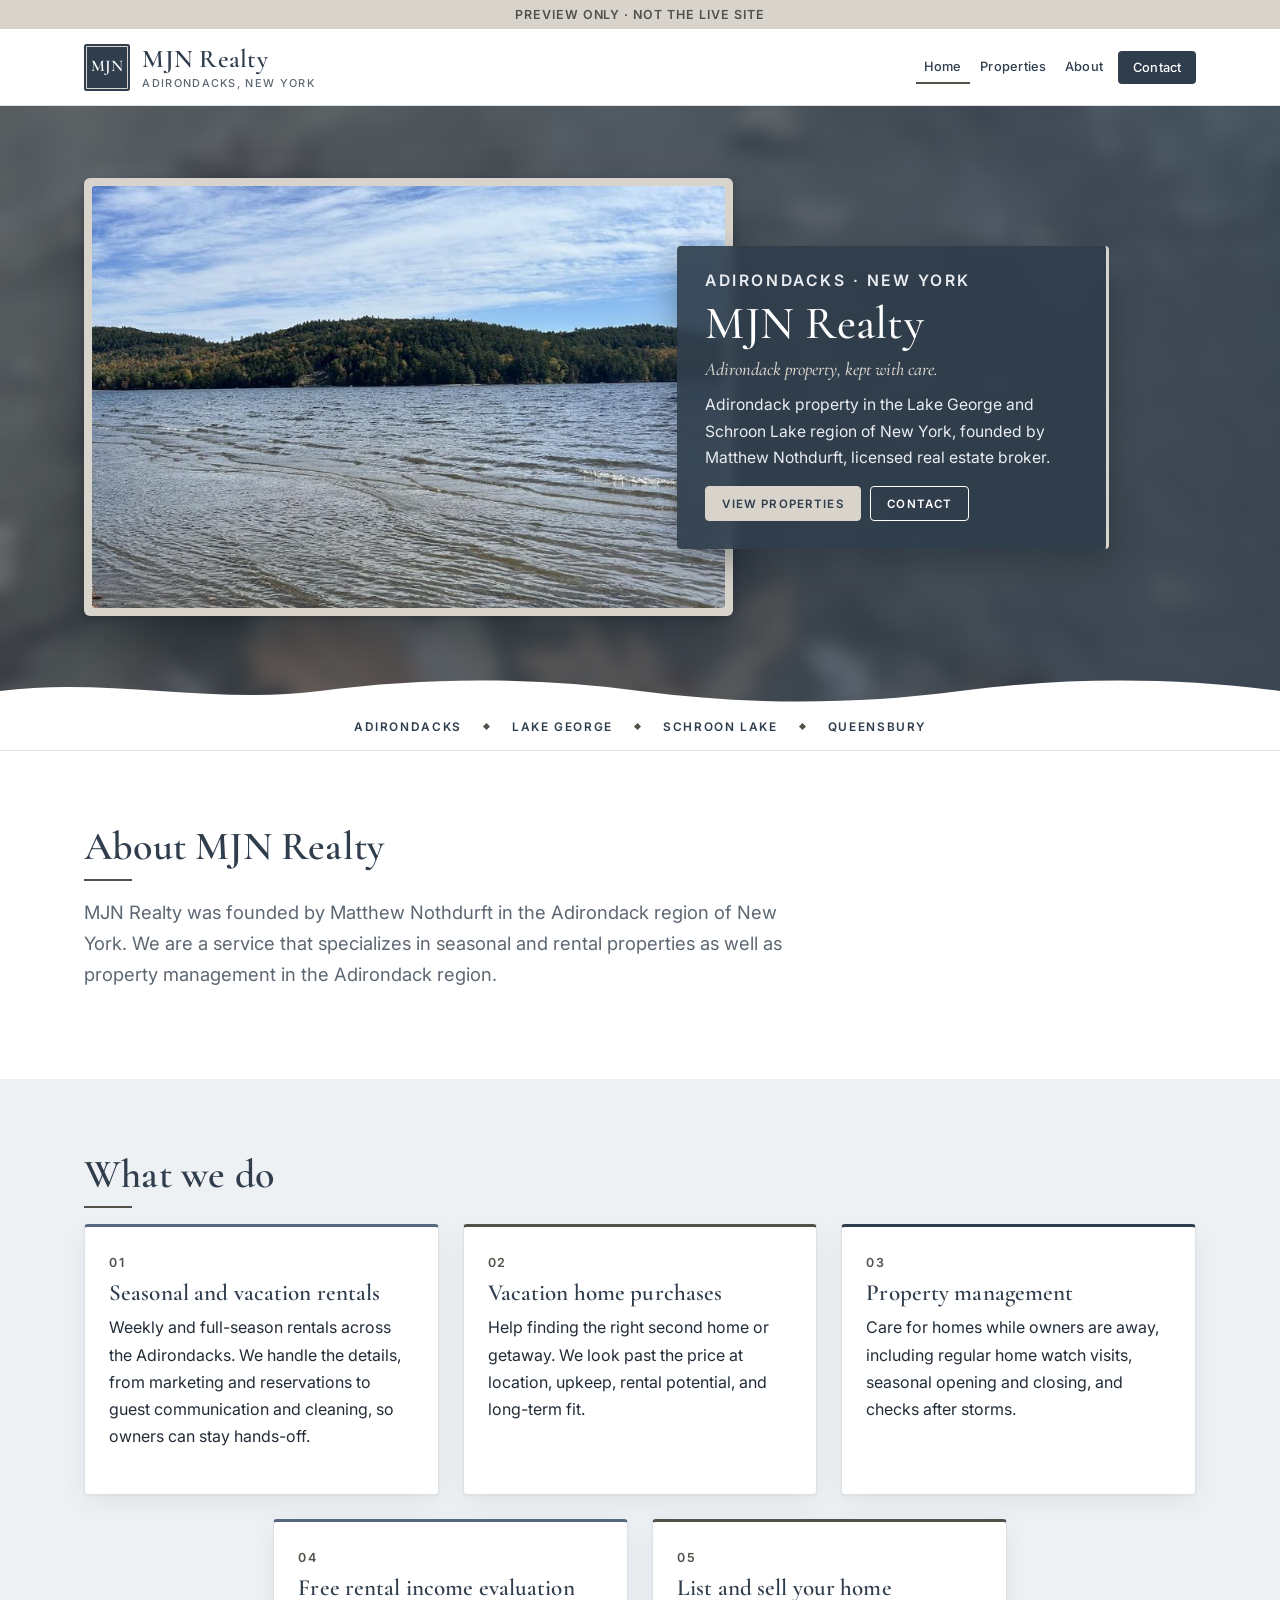
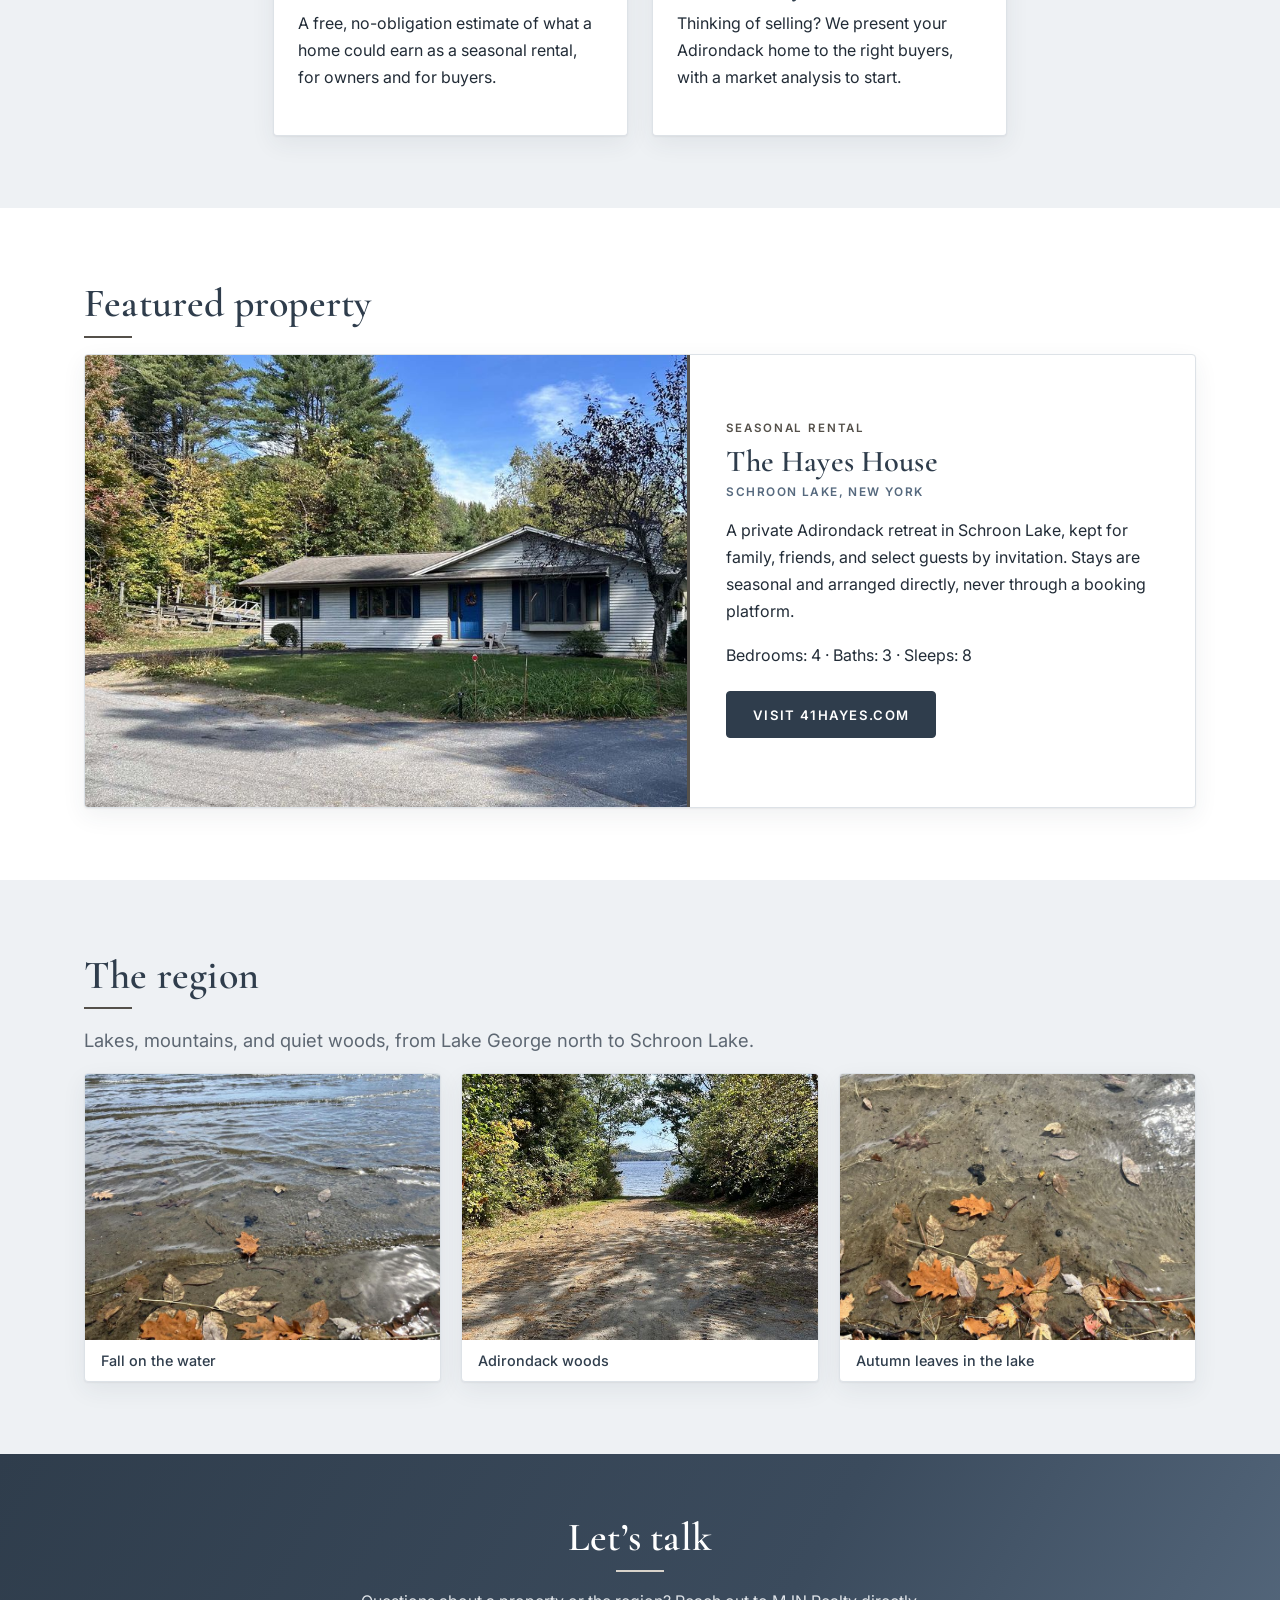
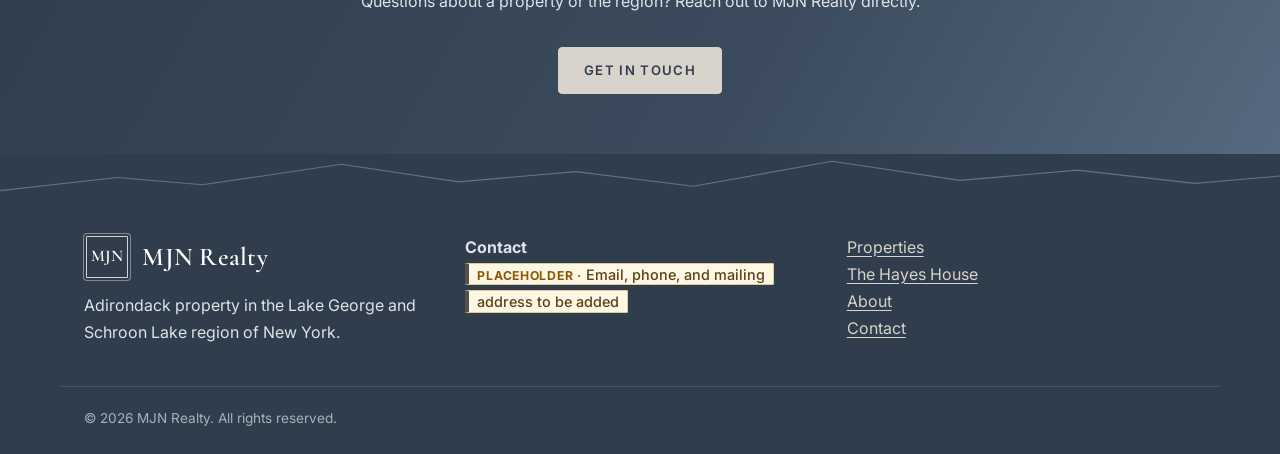
==== index.html @ 90683a00 "What we do: five services" ====
<!doctype html>
<html lang="en">
<head>
  <meta charset="utf-8">
  <meta name="viewport" content="width=device-width, initial-scale=1">
  <title>MJN Realty | Adirondack Property, New York</title>
  <meta name="description" content="MJN Realty, Adirondack property in the Lake George and Schroon Lake region of New York. Founded by Matthew Nothdurft.">
  <meta name="robots" content="noindex, nofollow">
  <link rel="preconnect" href="https://fonts.googleapis.com">
  <link rel="preconnect" href="https://fonts.gstatic.com" crossorigin>
  <link rel="stylesheet" href="https://fonts.googleapis.com/css2?family=Cormorant+Garamond:ital,wght@0,500;0,600;0,700;1,500&amp;family=Inter:wght@400;500;600&amp;display=swap">
  <link rel="stylesheet" href="css/style.css">
  <link rel="icon" href="images/favicon.svg" type="image/svg+xml">
  <script src="js/main.js" defer></script>
</head>
<body>
  <a class="skip" href="#main">Skip to content</a>
  <div class="draft-banner" role="note">Preview only &middot; not the live site</div>
  <header class="site-header">
    <div class="wrap header-inner">
      <a href="index.html" class="logo" aria-label="MJN Realty home">
        <span class="logo-mark mjn" aria-hidden="true"><span>MJN</span></span>
        <span><span class="logo-name">MJN Realty</span><span class="logo-sub">Adirondacks, New York</span></span>
      </a>
      <button class="nav-toggle" type="button" aria-expanded="false" aria-controls="site-nav">Menu</button>
      <nav class="site-nav" id="site-nav" aria-label="Main">
        <ul>
          <li><a href="index.html">Home</a></li>
          <li><a href="properties.html">Properties</a></li>
          <li><a href="about.html">About</a></li>
          <li><a href="contact.html" class="nav-cta">Contact</a></li>
        </ul>
      </nav>
    </div>
  </header>

  <main id="main">
    <section class="hero mjn">
      <div class="wrap hero-grid">
      <figure class="hero-photo"><img src="images/schroon-lake-800.jpg" srcset="images/schroon-lake-800.jpg 800w, images/schroon-lake.jpg 1600w" sizes="(max-width: 860px) 100vw, 680px" alt="Schroon Lake on a clear fall day, with wooded Adirondack hills in autumn color across the water" width="1600" height="1200" fetchpriority="high"></figure>
      <div class="hero-panel">
        <p class="eyebrow">Adirondacks &middot; New York</p>
        <h1>MJN Realty</h1>
        <p class="tagline">Adirondack property, kept with care.</p>
        <p>Adirondack property in the Lake George and Schroon Lake region of New York, founded by Matthew Nothdurft, licensed real estate broker.</p>
        <div class="btn-row">
          <a class="btn" href="properties.html">View properties</a>
          <a class="btn secondary" href="contact.html">Contact</a>
        </div>
      </div>
      </div>
    </section>
    <ul class="region-strip" aria-label="Region"><li>Adirondacks</li><li>Lake George</li><li>Schroon Lake</li><li>Queensbury</li></ul>

    <section class="section">
      <div class="wrap">
        <h2>About MJN Realty</h2>
        <p class="lead">MJN Realty was founded by Matthew Nothdurft in the Adirondack region of New York. We are a service that specializes in seasonal and rental properties as well as property management in the Adirondack region.</p>
      </div>
    </section>

    <section class="section alt">
      <div class="wrap">
        <h2>What we do</h2>
        <div class="grid five">
          <div class="card steel"><span class="num">01</span><h3>Seasonal and vacation rentals</h3><p>Weekly and full-season rentals across the Adirondacks. We handle the details, from marketing and reservations to guest communication and cleaning, so owners can stay hands-off.</p></div>
          <div class="card wood"><span class="num">02</span><h3>Vacation home purchases</h3><p>Help finding the right second home or getaway. We look past the price at location, upkeep, rental potential, and long-term fit.</p></div>
          <div class="card"><span class="num">03</span><h3>Property management</h3><p>Care for homes while owners are away, including regular home watch visits, seasonal opening and closing, and checks after storms.</p></div>
          <div class="card steel"><span class="num">04</span><h3>Free rental income evaluation</h3><p>A free, no-obligation estimate of what a home could earn as a seasonal rental, for owners and for buyers.</p></div>
          <div class="card wood"><span class="num">05</span><h3>List and sell your home</h3><p>Thinking of selling? We present your Adirondack home to the right buyers, with a market analysis to start.</p></div>
        </div>
      </div>
    </section>

    <section class="section">
      <div class="wrap">
        <h2>Featured property</h2>
        <div class="property">
          <figure><img src="images/hayes-house-800.jpg" srcset="images/hayes-house-800.jpg 800w, images/hayes-house.jpg 1400w" sizes="(max-width: 760px) 100vw, 620px" alt="The Hayes House: a white single-story home with blue shutters and a blue front door on a wide lawn under tall pines and early fall color" loading="lazy" width="1400" height="1050"></figure>
          <div class="body">
            <p class="eyebrow">Seasonal rental</p>
            <h3>The Hayes House</h3>
            <p class="meta">Schroon Lake, New York</p>
            <p>A private Adirondack retreat in Schroon Lake, kept for family, friends, and select guests by invitation. Stays are seasonal and arranged directly, never through a booking platform.</p>
            <p>Bedrooms: 4 &middot; Baths: 3 &middot; Sleeps: 8</p>
            <div class="btn-row"><a class="btn" href="https://41hayes.com">Visit 41hayes.com</a></div>
          </div>
        </div>
      </div>
    </section>

    <section class="section alt">
      <div class="wrap">
        <h2>The region</h2>
        <p class="lead">Lakes, mountains, and quiet woods, from Lake George north to Schroon Lake.</p>
        <div class="gallery three">
          <figure><img src="images/fall-shallows-800.jpg" srcset="images/fall-shallows-800.jpg 800w, images/fall-shallows.jpg 1600w" sizes="(max-width: 600px) 100vw, 360px" alt="Fallen oak and maple leaves in clear, shallow lake water" loading="lazy" width="1600" height="1200"><figcaption>Fall on the water</figcaption></figure>
          <figure><img src="images/wooded-path-800.jpg" srcset="images/wooded-path-800.jpg 600w, images/wooded-path.jpg 1050w" sizes="(max-width: 600px) 100vw, 360px" alt="A sandy path through tall pines and early fall foliage on a sunny day" loading="lazy" width="1050" height="1400"><figcaption>Adirondack woods</figcaption></figure>
          <figure><img src="images/leaves-in-lake-800.jpg" srcset="images/leaves-in-lake-800.jpg 800w, images/leaves-in-lake.jpg 1600w" sizes="(max-width: 600px) 100vw, 360px" alt="Orange and brown autumn leaves resting on pebbles under clear lake water" loading="lazy" width="1600" height="1200"><figcaption>Autumn leaves in the lake</figcaption></figure>
        </div>
      </div>
    </section>
    <section class="cta-band">
      <div class="wrap">
        <h2>Let&rsquo;s talk</h2>
        <p>Questions about a property or the region? Reach out to MJN Realty directly.</p>
        <div class="btn-row"><a class="btn" href="contact.html">Get in touch</a></div>
      </div>
    </section>
  </main>

  <footer class="site-footer">
    <svg class="ridge" viewBox="0 0 1200 60" preserveAspectRatio="none" aria-hidden="true" focusable="false"><path d="M0 50 L110 32 L190 42 L320 14 L430 38 L540 24 L650 44 L780 10 L900 36 L1010 22 L1120 40 L1200 30" fill="none" stroke="currentColor" stroke-width="1.5"/></svg>
    <div class="wrap footer-grid">
      <div>
        <div class="footer-brand"><span class="logo-mark mjn" aria-hidden="true"><span>MJN</span></span><span class="logo-name">MJN Realty</span></div>
        <p>Adirondack property in the Lake George and Schroon Lake region of New York.</p>
      </div>
      <div>
        <p><strong>Contact</strong><br>
        <span class="ph">Email, phone, and mailing address to be added</span></p>
      </div>
      <div>
        <p><a href="properties.html">Properties</a><br>
        <a href="https://41hayes.com">The Hayes House</a><br>
        <a href="about.html">About</a><br>
        <a href="contact.html">Contact</a></p>
      </div>
    </div>
    <p class="wrap small">&copy; <span data-year>2026</span> MJN Realty. All rights reserved.</p>
  </footer>
</body>
</html>
---- css/style.css ----
/* MJN Realty: shared styles. A sibling of the Hayes House design (Naval + Urbane Bronze). Edit colors in :root. */
:root {
  --navy: #2f3d4c;        /* SW 6244 Naval */
  --navy-2: #3b4b5d;
  --steel: #56697e;       /* lighter Naval */
  --sky: #a3b1c0;
  --mist: #eef1f4;        /* pale Naval tint */
  --white: #ffffff;
  --bronze: #54504a;      /* SW 7048 Urbane Bronze */
  --bronze-tint: #d8d3cb; /* light Urbane Bronze tint */
  --brass: var(--bronze);
  --brass-dark: var(--bronze);
  --ink: #222c37;
  --muted: #5d6772;
  --line: #dde2e7;
  --radius: 4px;
  --shadow: 0 1px 2px rgba(47,61,76,.06), 0 8px 24px rgba(47,61,76,.07);
  --max: 1160px;
  --serif: "Cormorant Garamond", "Playfair Display", "Iowan Old Style", "Palatino Linotype", Palatino, Georgia, serif;
  --sans: "Inter", -apple-system, BlinkMacSystemFont, "Segoe UI", Roboto, "Helvetica Neue", Arial, sans-serif;
}
* { box-sizing: border-box; }
html { scroll-behavior: smooth; }
body { margin: 0; color: var(--ink); background: var(--white); font: 400 1rem/1.7 var(--sans); -webkit-font-smoothing: antialiased; }
h1, h2, h3 { font-family: var(--serif); font-weight: 600; line-height: 1.15; color: var(--navy); letter-spacing: .005em; }
h1 { font-size: clamp(2.4rem, 6vw, 3.9rem); margin: 0 0 .75rem; }
h2 { font-size: clamp(1.8rem, 3.6vw, 2.5rem); margin: 3rem 0 1rem; }
h2::after { content: ""; display: block; width: 48px; height: 2px; background: var(--brass); margin-top: .6rem; }
h3 { font-size: 1.45rem; margin: 0 0 .5rem; }
p { margin: 0 0 1rem; }
a { color: var(--steel); text-underline-offset: 3px; }
a:hover { color: var(--navy); }
a:focus-visible, button:focus-visible, input:focus-visible, select:focus-visible, textarea:focus-visible, summary:focus-visible {
  outline: 2px solid var(--brass); outline-offset: 3px;
}
img { max-width: 100%; height: auto; display: block; }
.wrap { max-width: var(--max); margin: 0 auto; padding: 0 1.5rem; }
.section { padding: 4.5rem 0; }
.section > .wrap > h2:first-child { margin-top: 0; }
.section.alt { background: var(--mist); }
.lead { font-size: 1.15rem; color: var(--muted); max-width: 46rem; }
.small { font-size: .85rem; color: var(--muted); }

.skip { position: absolute; left: -999px; top: 0; background: #fff; padding: .5rem 1rem; z-index: 100; }
.skip:focus { left: 1rem; }

/* Placeholder callouts, intentionally obvious */
.ph { display: inline; background: #fff7e6; color: #5a4214; border: 1px solid #e3c98f; border-left: 4px solid var(--brass-dark);
  padding: .1rem .5rem; border-radius: 2px; font: 500 .9em/1.6 var(--sans); box-decoration-break: clone; -webkit-box-decoration-break: clone; }
.ph::before { content: "PLACEHOLDER · "; font-weight: 700; letter-spacing: .06em; font-size: .85em; color: #8a5a00; }
.ph.confirm { background: #eceff3; border-color: #b5c0cc; border-left-color: var(--steel); color: var(--navy); }
.ph.confirm::before { content: "WORDING TO CONFIRM · "; color: var(--steel); }
.draft-banner { background: var(--bronze-tint); color: var(--bronze); text-align: center; font: 600 .78rem var(--sans); letter-spacing: .08em; text-transform: uppercase; padding: .45rem 1rem; }

/* Header */
.site-header { background: rgba(255,255,255,.96); backdrop-filter: blur(6px); border-bottom: 1px solid var(--line); position: sticky; top: 0; z-index: 50; }
.header-inner { position: relative; display: flex; align-items: center; justify-content: space-between; gap: 1rem; min-height: 4.75rem; }
.logo { display: flex; align-items: center; gap: .75rem; color: var(--navy); text-decoration: none; }
.logo:hover { color: var(--navy); }
.logo-mark { width: 2.6rem; height: 2.6rem; border-radius: 50%; background: var(--navy); color: var(--white); display: grid; place-items: center; box-shadow: inset 0 0 0 2px var(--bronze-tint); }
.logo-name { font: 600 1.6rem/1.1 var(--serif); letter-spacing: .01em; display: block; }
.logo-sub { font: 500 .68rem var(--sans); letter-spacing: .12em; text-transform: uppercase; color: var(--muted); display: block; margin-top: .15rem; }
.nav-toggle { display: none; background: transparent; border: 1px solid var(--navy); color: var(--navy); border-radius: var(--radius); padding: .45rem .9rem; font: 600 .8rem var(--sans); letter-spacing: .1em; text-transform: uppercase; cursor: pointer; }
.site-nav ul { list-style: none; display: flex; flex-wrap: nowrap; align-items: center; gap: .15rem; margin: 0; padding: 0; }
.site-nav a { color: var(--navy); text-decoration: none; padding: .5rem .5rem; font: 500 .8rem var(--sans); letter-spacing: .02em; white-space: nowrap; display: block; border-bottom: 2px solid transparent; }
.site-nav a:hover { color: var(--steel); }
.site-nav a[aria-current="page"] { border-bottom-color: var(--brass); }
.site-nav a.nav-cta { background: var(--navy); color: var(--white); border-radius: var(--radius); padding: .55rem .9rem; margin-left: .3rem; border-bottom: 0; }
.site-nav a.nav-cta:hover { background: var(--steel); color: var(--white); }
@media (max-width: 760px) {
  .nav-toggle { display: block; }
  .site-nav { display: none; position: absolute; left: 0; right: 0; top: 100%; background: var(--white); border-bottom: 1px solid var(--line); box-shadow: var(--shadow); padding: .75rem 1.5rem 1.25rem; }
  .site-nav.open { display: block; }
  .site-nav ul { flex-direction: column; align-items: stretch; flex-wrap: wrap; }
  .site-nav a.nav-cta { margin: .5rem 0 0; text-align: center; }
}

/* Hero: framed house photo over a muted lake background */
.hero { color: var(--white); padding: 4.5rem 0 5.5rem; position: relative;
  background: linear-gradient(100deg, rgba(47,61,76,.8) 0%, rgba(47,61,76,.5) 45%, rgba(47,61,76,.3) 100%), url("../images/bg-leaves-soft.jpg") 50% 50%/cover no-repeat;
  background-color: var(--navy); }
.hero .wrap { width: 100%; }
.hero-grid { display: grid; grid-template-columns: minmax(0, 5fr) minmax(0, 7fr); align-items: center; }
.hero-panel { position: relative; z-index: 2; grid-column: 1; grid-row: 1; justify-self: end; margin-right: -3.5rem; max-width: 25rem; background: rgba(47,61,76,.9); -webkit-backdrop-filter: blur(6px); backdrop-filter: blur(6px); padding: 1.4rem 1.6rem 1.5rem; border-radius: var(--radius); border-left: 3px solid var(--bronze-tint); box-shadow: 0 12px 32px rgba(20,28,36,.35); }
.hero-photo { grid-column: 2; grid-row: 1; margin: 0; padding: 8px; background: var(--bronze-tint); border-radius: 6px; box-shadow: 0 2px 6px rgba(20,28,36,.25), 0 24px 48px rgba(20,28,36,.45); }
.hero-photo img { display: block; width: 100%; aspect-ratio: 3/2; object-fit: cover; object-position: 50% 20%; border-radius: 3px; }
.hero h1 { color: var(--white); font-weight: 500; font-size: clamp(1.8rem, 4vw, 2.5rem); margin: 0 0 .4rem; }
.hero p { font-size: .98rem; max-width: 28rem; color: #e9edf1; margin: 0 0 .4rem; }
.hero .btn-row { margin-top: .9rem; gap: .6rem; }
.hero .btn { padding: .6rem 1rem; font-size: .72rem; }
@media (max-width: 860px) {
  .hero { padding: 2rem 0 4.5rem; background-image: linear-gradient(to bottom, rgba(47,61,76,.3) 0%, rgba(47,61,76,.65) 60%, rgba(47,61,76,.85) 100%), url("../images/bg-leaves-soft-800.jpg"); background-position: center, 50% 30%; }
  .hero-grid { grid-template-columns: 1fr; }
  .hero-photo { grid-column: 1; grid-row: 1; padding: 6px; }
  .hero-panel { grid-column: 1; grid-row: 2; justify-self: stretch; margin: -2.25rem .6rem 0; max-width: none; padding: 1.1rem 1.1rem 1.2rem; }
  .hero .btn-row { gap: .5rem; }
  .hero .btn { padding: .6rem .85rem; }
}
.hero .small { color: #e9edf1; }
.page-hero { background: linear-gradient(120deg, var(--navy) 0%, var(--navy-2) 55%, var(--steel) 100%); color: var(--white); padding: 4.5rem 0 4.75rem; position: relative; }
.page-hero h1 { color: var(--white); font-weight: 500; }
.page-hero p { margin: 0; color: #dee3e8; max-width: 44rem; font-size: 1.05rem; }
/* wave divider under page heroes */
.hero::after, .page-hero::after { content: ""; position: absolute; left: 0; right: 0; bottom: -1px; height: 28px;
  background: url("data:image/svg+xml,%3Csvg xmlns='http://www.w3.org/2000/svg' viewBox='0 0 1200 28' preserveAspectRatio='none'%3E%3Cpath d='M0 14 C100 0 200 28 300 14 S500 0 600 14 S800 28 900 14 S1100 0 1200 14 V28 H0 Z' fill='%23ffffff'/%3E%3C/svg%3E") center/100% 100% no-repeat; }

/* Buttons */
.btn { display: inline-block; background: var(--navy); color: var(--white); text-decoration: none; padding: .9rem 1.6rem; border-radius: var(--radius); font: 600 .82rem var(--sans); letter-spacing: .1em; text-transform: uppercase; border: 1px solid var(--navy); cursor: pointer; transition: background .2s, color .2s; }
.btn:hover { background: var(--steel); border-color: var(--steel); color: var(--white); }
.hero .btn { background: var(--bronze-tint); border-color: var(--bronze-tint); color: var(--navy); }
.hero .btn:hover { background: var(--white); border-color: var(--white); }
.btn.secondary, .hero .btn.secondary { background: transparent; border-color: currentColor; color: inherit; }
.btn.secondary:hover { background: var(--navy); color: var(--white); }
.hero .btn.secondary:hover { background: var(--white); color: var(--navy); }
.btn-row { display: flex; flex-wrap: wrap; gap: .9rem; margin-top: 2rem; }

/* Cards & grids */
.grid { display: grid; gap: 1.5rem; grid-template-columns: repeat(auto-fit, minmax(240px, 1fr)); }
.card { background: var(--white); border: 1px solid var(--line); border-top: 3px solid var(--navy); border-radius: var(--radius); padding: 1.75rem 1.5rem; box-shadow: var(--shadow); }
.card.steel { border-top-color: var(--steel); }
.card.wood { border-top-color: var(--brass); }

/* Gallery */
.gallery { display: grid; gap: 1.25rem; grid-template-columns: repeat(auto-fill, minmax(240px, 1fr)); }
.gallery.three { grid-template-columns: repeat(auto-fit, minmax(240px, 1fr)); }
.gallery figure { margin: 0; background: var(--white); border-radius: var(--radius); overflow: hidden; border: 1px solid var(--line); box-shadow: var(--shadow); }
.gallery img { aspect-ratio: 4/3; object-fit: cover; width: 100%; }
.gallery figcaption { padding: .75rem 1rem; font: 500 .9rem var(--sans); color: var(--navy); }

/* Photos */
.feature-photo { margin: 1.5rem 0 2rem; border-radius: var(--radius); overflow: hidden; border: 1px solid var(--line); box-shadow: var(--shadow); background: var(--white); }
.feature-photo img { width: 100%; aspect-ratio: 16/9; object-fit: cover; object-position: 50% 35%; }
.feature-photo figcaption, .photo-pair figcaption { padding: .75rem 1rem; font: 500 .9rem var(--sans); color: var(--navy); }
.photo-pair { display: grid; gap: 1.25rem; grid-template-columns: repeat(auto-fit, minmax(260px, 1fr)); margin: 1.5rem 0 2rem; }
.photo-pair figure { margin: 0; background: var(--white); border-radius: var(--radius); overflow: hidden; border: 1px solid var(--line); box-shadow: var(--shadow); }
.photo-pair img { width: 100%; aspect-ratio: 4/3; object-fit: cover; }

/* Tables */
.table-wrap { overflow-x: auto; box-shadow: var(--shadow); border-radius: var(--radius); }
table { border-collapse: collapse; width: 100%; background: var(--white); }
caption { text-align: left; font: 600 .8rem var(--sans); letter-spacing: .08em; text-transform: uppercase; color: var(--muted); padding: 0 0 .75rem; background: var(--white); }
th, td { padding: .9rem 1.1rem; border-bottom: 1px solid var(--line); text-align: left; vertical-align: top; }
thead th { background: var(--navy); color: var(--white); font: 600 .78rem var(--sans); letter-spacing: .08em; text-transform: uppercase; }
tbody th { font-weight: 600; color: var(--navy); width: 32%; background: #f7f8fa; }
tr.blocked td { background: var(--mist); }

/* Calendar placeholder */
.embed-ph { border: 1px solid #b5c0cc; border-left: 4px solid var(--steel); border-radius: var(--radius); background: var(--mist); padding: 2.75rem 1.5rem; text-align: center; color: var(--navy); }

/* FAQ */
details.faq { background: var(--white); border: 1px solid var(--line); border-radius: var(--radius); padding: 1.1rem 1.4rem; margin-bottom: .75rem; box-shadow: 0 1px 2px rgba(47,61,76,.05); }
details.faq[open] { border-left: 3px solid var(--brass); }
details.faq summary { cursor: pointer; font: 600 1.3rem var(--serif); color: var(--navy); }
details.faq p { margin: .75rem 0 0; }

/* Forms */
form.inquiry { display: grid; gap: 1.1rem; background: var(--white); padding: 2rem; border-radius: var(--radius); border: 1px solid var(--line); box-shadow: var(--shadow); max-width: 42rem; }
.form-row { display: grid; gap: 1.1rem; grid-template-columns: repeat(auto-fit, minmax(180px, 1fr)); }
label { font: 600 .78rem var(--sans); letter-spacing: .08em; text-transform: uppercase; color: var(--navy); display: block; margin-bottom: .35rem; }
input, select, textarea { width: 100%; padding: .75rem .85rem; border: 1px solid #c9d0d8; border-radius: var(--radius); font: 1rem var(--sans); background: #fcfcfd; color: var(--ink); }
input:focus, select:focus, textarea:focus { border-color: var(--steel); }
.form-note { background: #fff7e6; border: 1px solid #e3c98f; border-left: 4px solid var(--brass-dark); color: #5a4214; padding: .85rem 1rem; border-radius: 2px; font-size: .92rem; margin: 0; }
#form-status { font-weight: 600; color: var(--navy); }

ul.checks { padding-left: 1.2rem; }
ul.checks li { margin: .4rem 0; }
ul.checks li::marker { color: var(--brass-dark); }

/* Footer */
.site-footer { background: var(--navy); color: #dee3e8; padding: 0 0 1.5rem; margin-top: 4rem; }
.site-footer .ridge { display: block; width: 100%; height: 44px; color: var(--sky); opacity: .45; margin-bottom: 2.25rem; }
.site-footer a { color: var(--bronze-tint); }
.site-footer a:hover { color: var(--white); }
.site-footer .logo-name { color: var(--white); margin-bottom: .4rem; }
.site-footer .small { color: #a7b1bc; border-top: 1px solid rgba(255,255,255,.12); padding-top: 1.25rem; margin-top: 1.5rem; }
.footer-grid { display: grid; gap: 2rem; grid-template-columns: repeat(auto-fit, minmax(220px, 1fr)); }

@media (prefers-reduced-motion: reduce) { html { scroll-behavior: auto; } .btn { transition: none; } }

/* ===== MJN Realty identity ===== */
.logo-mark.mjn { width: 2.9rem; height: 2.9rem; border-radius: 3px; background: var(--navy); color: var(--white); box-shadow: inset 0 0 0 2px var(--navy), inset 0 0 0 3px var(--bronze-tint); font: 600 1.02rem/1 var(--serif); letter-spacing: .04em; }
.logo-mark.mjn span { transform: translateY(-1px); }
.site-footer .logo-mark.mjn { box-shadow: inset 0 0 0 2px var(--navy), inset 0 0 0 3px var(--bronze-tint), 0 0 0 1px rgba(216,211,203,.5); }
.footer-brand { display: flex; align-items: center; gap: .75rem; margin-bottom: .75rem; }
.footer-brand .logo-name { margin: 0; }
.eyebrow { font: 600 .72rem var(--sans); letter-spacing: .16em; text-transform: uppercase; color: var(--bronze-tint); margin: 0 0 .6rem; }
.section .eyebrow { color: var(--bronze); }
/* Reversed hero: framed photo on the left, panel overlapping from the right */
.hero.mjn .hero-grid { grid-template-columns: minmax(0, 7fr) minmax(0, 5fr); }
.hero.mjn .hero-photo { grid-column: 1; }
.hero.mjn .hero-panel { grid-column: 2; justify-self: start; margin: 0 0 0 -3.5rem; border-left: 0; border-right: 3px solid var(--bronze-tint); }
.hero.mjn .hero-photo img { object-position: 50% 45%; }
@media (max-width: 860px) {
  .hero.mjn .hero-grid { grid-template-columns: 1fr; }
  .hero.mjn .hero-photo { grid-column: 1; }
  .hero.mjn .hero-panel { grid-column: 1; justify-self: stretch; margin: -2.25rem .6rem 0; }
}
.hero.mjn .tagline { font: 500 1.15rem/1.4 var(--serif); font-style: italic; color: var(--bronze-tint); margin: 0 0 .6rem; }
/* Region strip */
.region-strip { display: flex; flex-wrap: wrap; justify-content: center; gap: .4rem 1.4rem; margin: 0; padding: 1rem 1.5rem; list-style: none; background: var(--white); border-bottom: 1px solid var(--line); font: 600 .74rem var(--sans); letter-spacing: .14em; text-transform: uppercase; color: var(--navy); }
.region-strip li + li::before { content: ""; display: inline-block; width: 5px; height: 5px; background: var(--bronze); transform: rotate(45deg); margin: 0 1.4rem 0 0; vertical-align: middle; position: relative; top: -1px; }
/* Property feature */
.property { display: grid; grid-template-columns: minmax(0, 6fr) minmax(0, 5fr); background: var(--white); border: 1px solid var(--line); border-radius: var(--radius); box-shadow: var(--shadow); overflow: hidden; }
.property figure { margin: 0; }
.property img { width: 100%; height: 100%; min-height: 300px; object-fit: cover; object-position: 50% 45%; }
.property figure { border-right: 3px solid var(--bronze); }
.property .body { padding: 2.25rem 2.25rem 2.4rem; align-self: center; }
.property h3 { font-size: 1.9rem; margin-bottom: .2rem; }
.property .meta { font: 600 .74rem var(--sans); letter-spacing: .12em; text-transform: uppercase; color: var(--steel); margin: .35rem 0 1.1rem; }
.property .btn-row { margin-top: 1.4rem; }
@media (max-width: 760px) { .property { grid-template-columns: 1fr; } .property figure { border-right: 0; border-bottom: 3px solid var(--bronze); } .property .body { padding: 1.5rem 1.25rem; } .property img { min-height: 0; aspect-ratio: 4/3; } }
.card .num { display: block; font: 600 .78rem var(--sans); letter-spacing: .14em; color: var(--bronze); margin-bottom: .6rem; }
.split { display: grid; gap: 2.5rem; grid-template-columns: minmax(0, 7fr) minmax(0, 5fr); align-items: start; }
@media (max-width: 760px) { .split { grid-template-columns: 1fr; } }
.portrait-ph { aspect-ratio: 4/3; border: 2px dashed #e3c98f; background: #fff7e6; border-radius: var(--radius); display: grid; place-items: center; text-align: center; padding: 1.5rem; color: #5a4214; font: 500 .95rem/1.5 var(--sans); }
.portrait-ph strong { display: block; color: #8a5a00; letter-spacing: .06em; font-size: .8rem; margin-bottom: .4rem; }
.contact-list { list-style: none; padding: 0; margin: 0 0 1.5rem; }
.contact-list li { padding: .9rem 0; border-bottom: 1px solid var(--line); }
.contact-list strong { display: block; font: 600 .74rem var(--sans); letter-spacing: .12em; text-transform: uppercase; color: var(--navy); margin-bottom: .3rem; }
fieldset[disabled] { border: 0; padding: 0; margin: 0; display: grid; gap: 1.1rem; opacity: .75; }
.cta-band { background: linear-gradient(120deg, var(--navy) 0%, var(--navy-2) 60%, var(--steel) 100%); color: var(--white); text-align: center; padding: 3.75rem 0; }
.cta-band h2 { color: var(--white); margin-top: 0; }
.cta-band h2::after { margin: .6rem auto 0; background: var(--bronze-tint); }
.cta-band p { color: #dee3e8; max-width: 38rem; margin: 0 auto; }
.cta-band .btn { background: var(--bronze-tint); border-color: var(--bronze-tint); color: var(--navy); }
.cta-band .btn:hover { background: var(--white); border-color: var(--white); }
.cta-band .btn-row { justify-content: center; }
.site-footer { margin-top: 0; }
.hero.mjn { background-image: linear-gradient(100deg, rgba(47,61,76,.55) 0%, rgba(47,61,76,.72) 55%, rgba(47,61,76,.88) 100%), url("../images/bg-leaves-soft.jpg"); }
.hero.mjn .hero-panel { max-width: 27rem; padding: 1.6rem 1.8rem 1.7rem; }
.hero.mjn h1 { font-size: clamp(2.1rem, 4.4vw, 2.9rem); }
@media (max-width: 860px) { .hero.mjn { background-image: linear-gradient(to bottom, rgba(47,61,76,.45) 0%, rgba(47,61,76,.75) 60%, rgba(47,61,76,.9) 100%), url("../images/bg-leaves-soft-800.jpg"); } .hero.mjn .hero-panel { max-width: none; padding: 1.2rem 1.2rem 1.3rem; } }
@media (max-width: 600px) { .region-strip { display: grid; grid-template-columns: 1fr 1fr; text-align: center; gap: .5rem; } .region-strip li + li::before { display: none; } }
/* Five-card services grid: 3 + 2 centered on desktop */
@media (min-width: 900px) {
  .grid.five { grid-template-columns: repeat(6, minmax(0, 1fr)); }
  .grid.five > .card { grid-column: span 2; }
  .grid.five > .card:nth-child(4) { grid-column: 2 / span 2; }
}
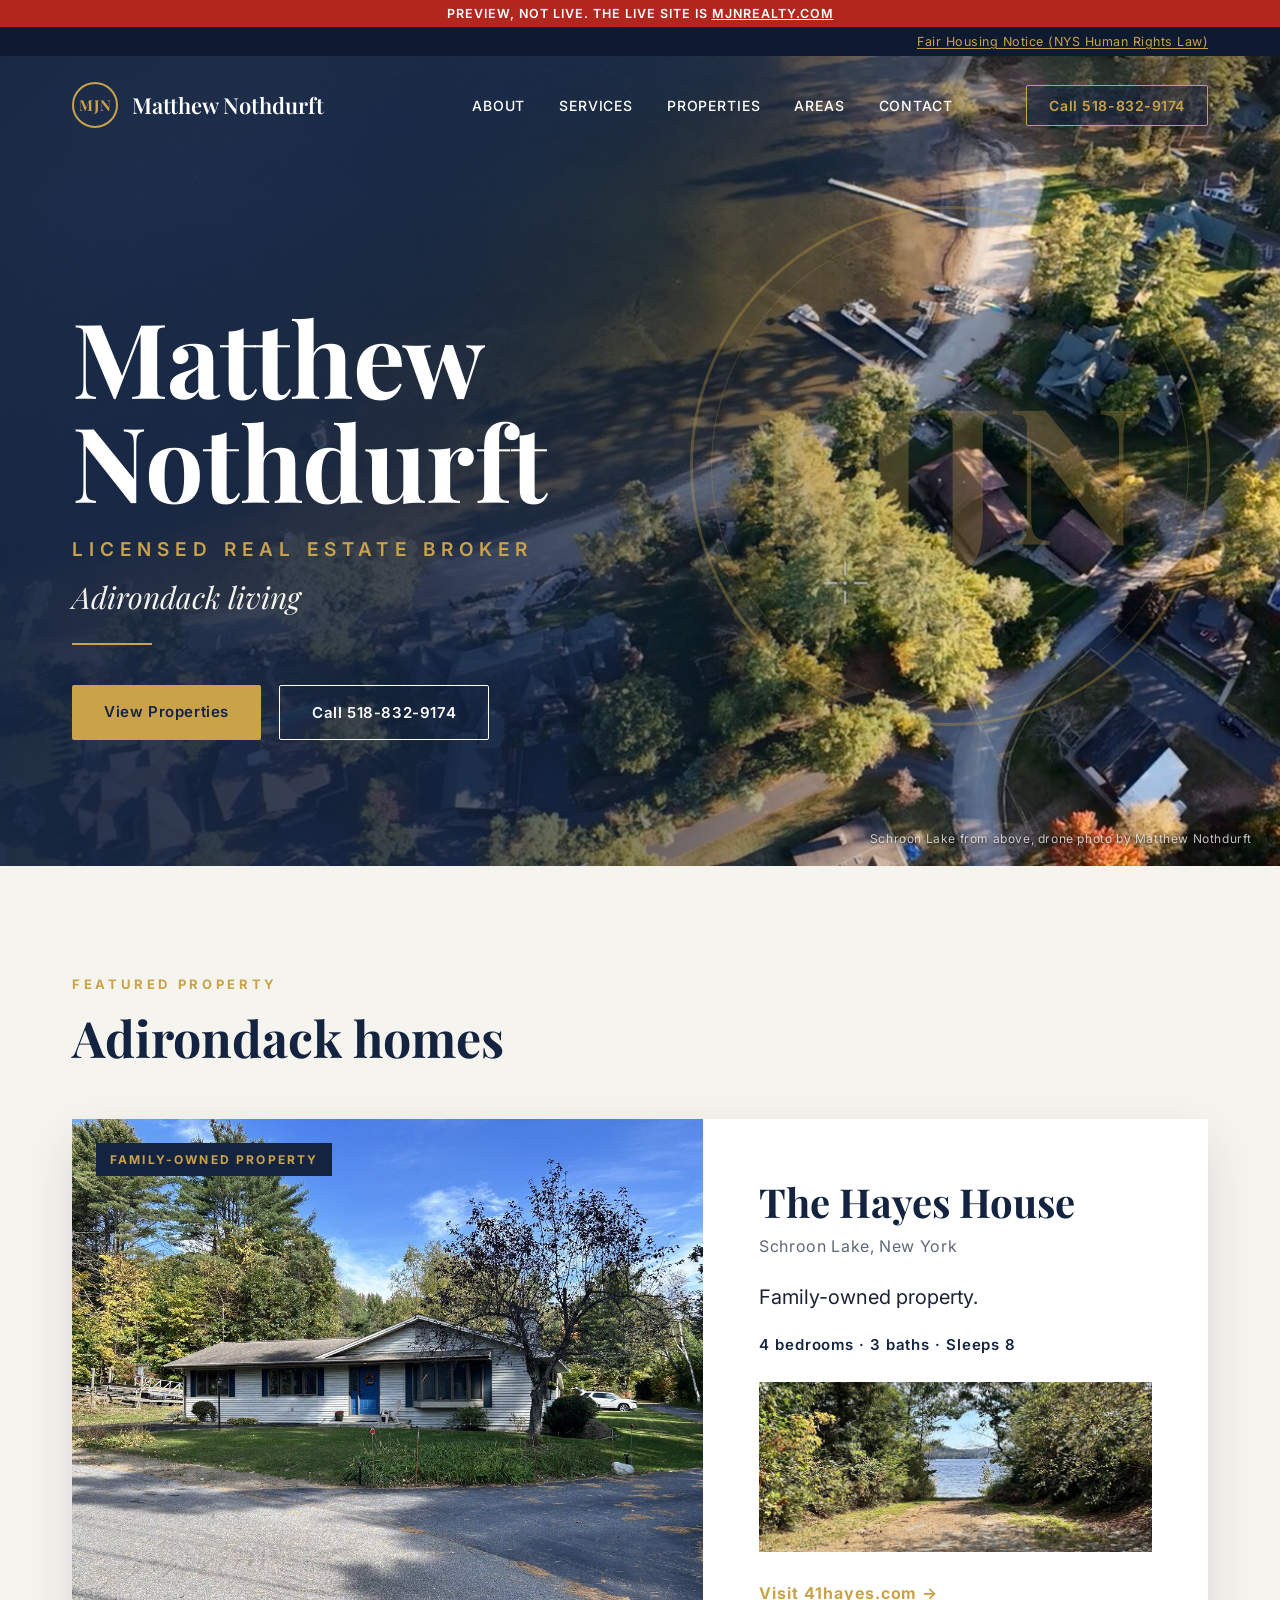
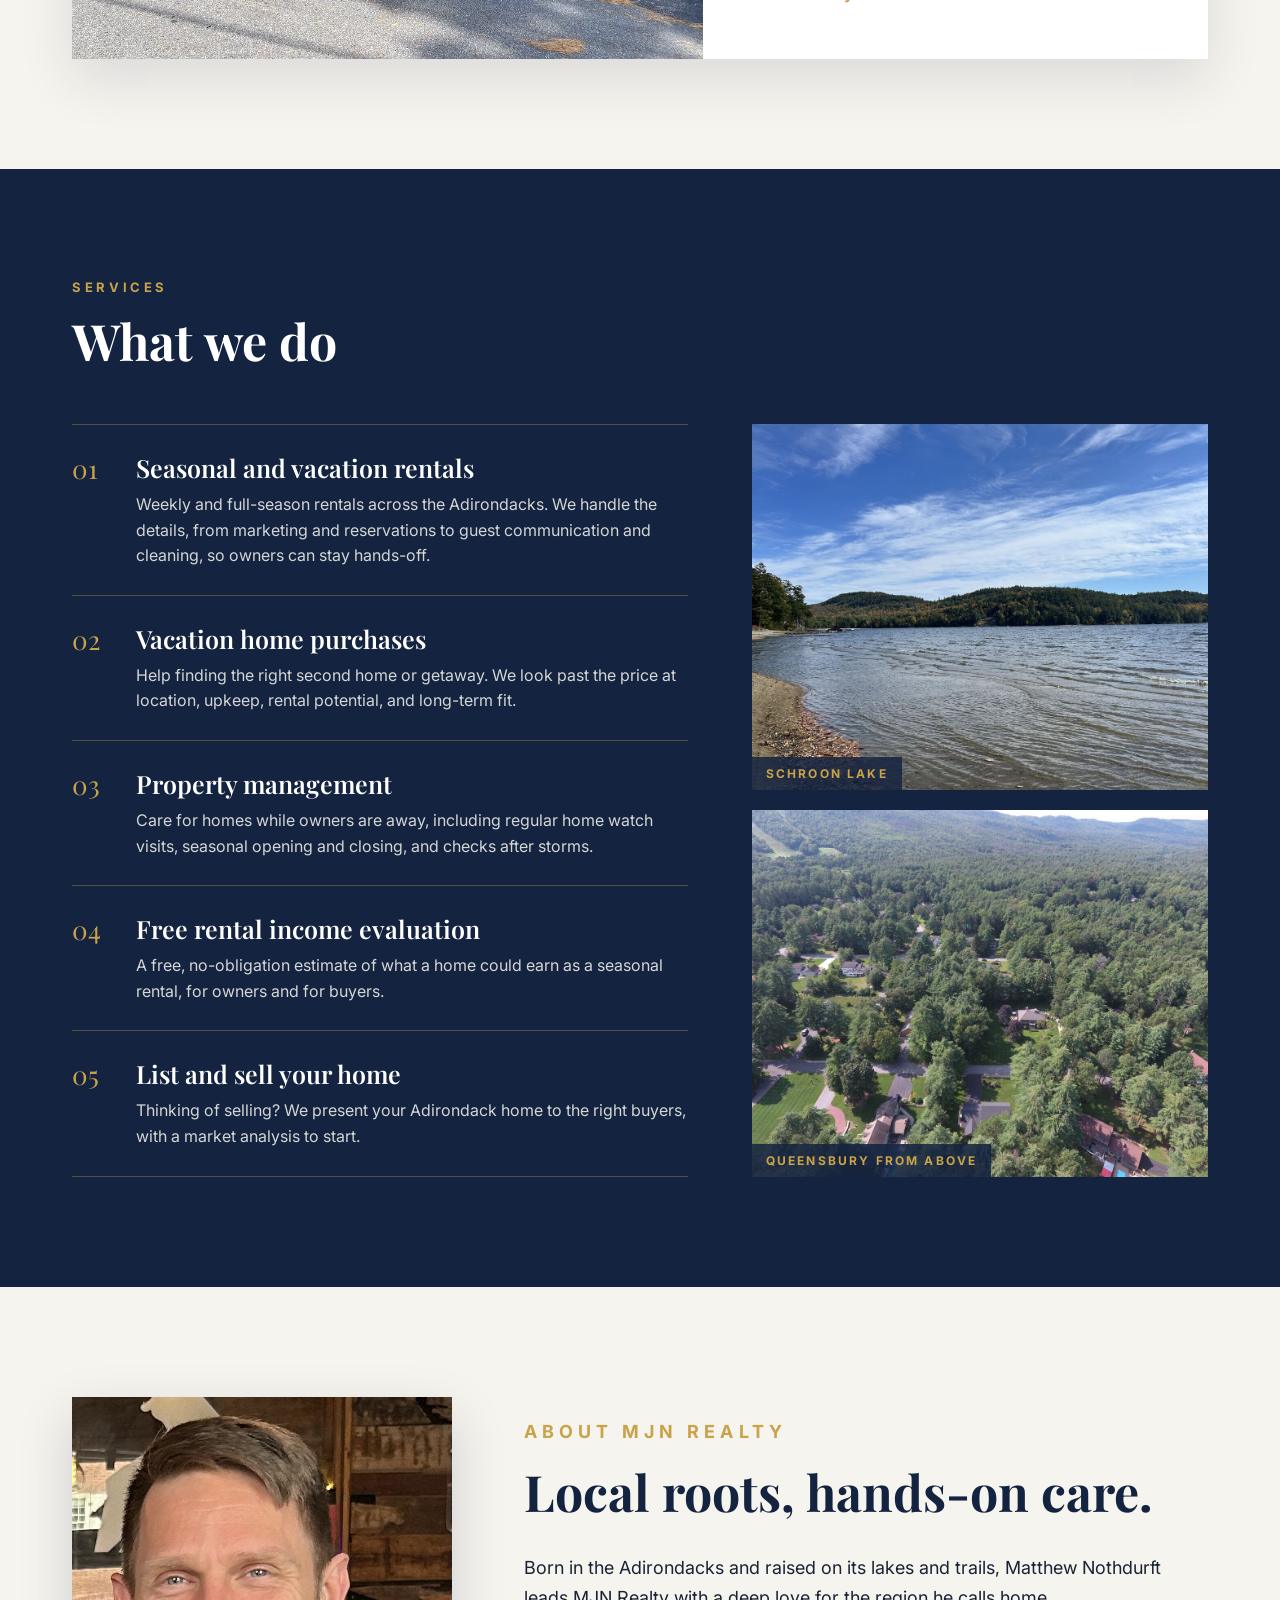
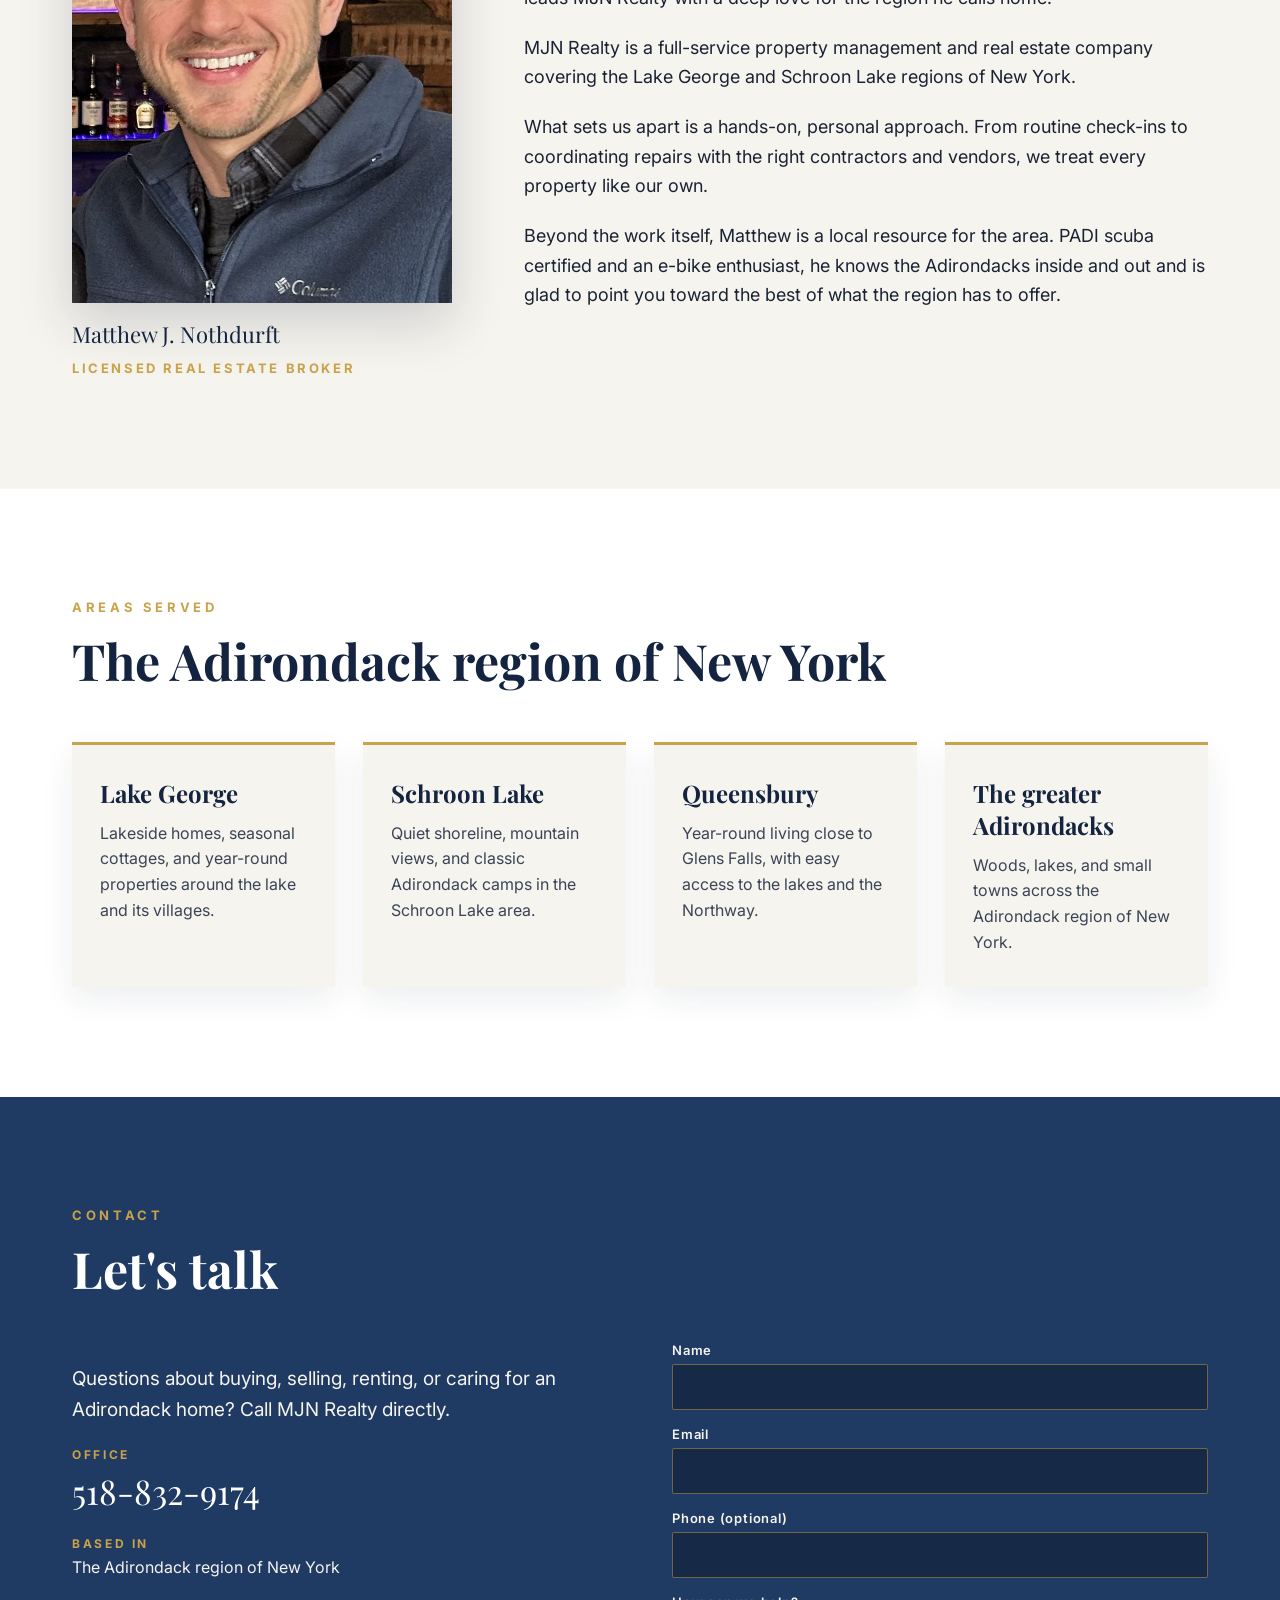
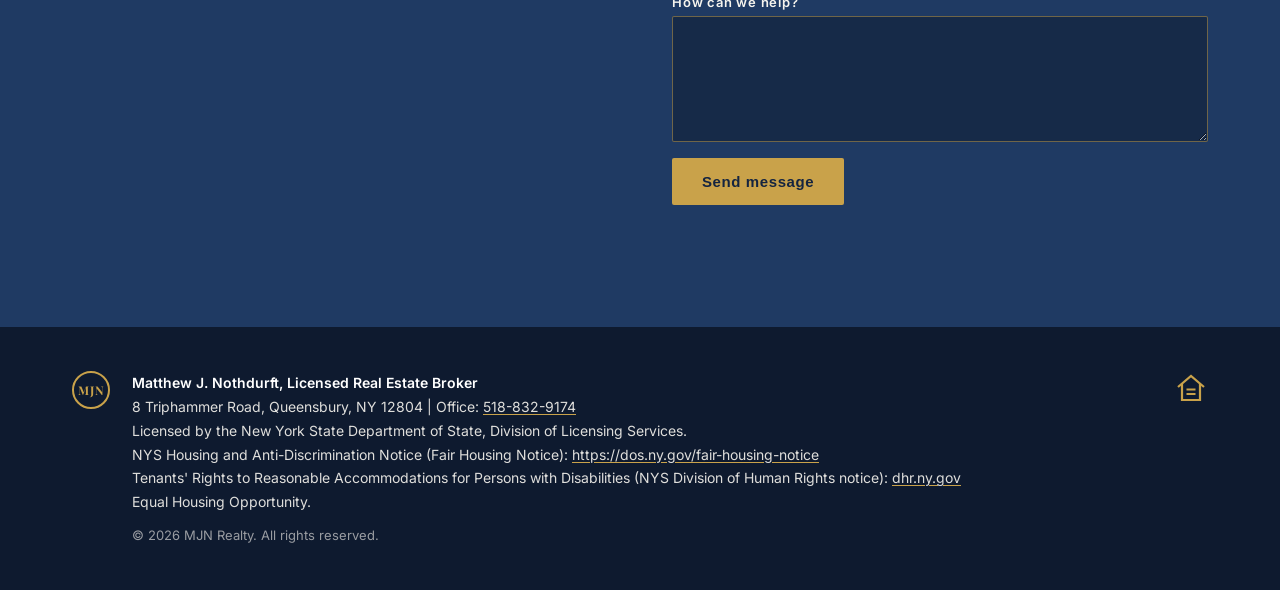
==== commit 41a03271: "Preview: navy homepage (index-navy v1) with compliance footer" ====
--- a/index.html
+++ b/index.html
@@ -1,133 +1,136 @@
-<!doctype html>
+<!DOCTYPE html>
 <html lang="en">
 <head>
-  <meta charset="utf-8">
-  <meta name="viewport" content="width=device-width, initial-scale=1">
-  <title>MJN Realty | Adirondack Property, New York</title>
-  <meta name="description" content="MJN Realty, Adirondack property in the Lake George and Schroon Lake region of New York. Founded by Matthew Nothdurft.">
-  <meta name="robots" content="noindex, nofollow">
-  <link rel="preconnect" href="https://fonts.googleapis.com">
-  <link rel="preconnect" href="https://fonts.gstatic.com" crossorigin>
-  <link rel="stylesheet" href="https://fonts.googleapis.com/css2?family=Cormorant+Garamond:ital,wght@0,500;0,600;0,700;1,500&amp;family=Inter:wght@400;500;600&amp;display=swap">
-  <link rel="stylesheet" href="css/style.css">
-  <link rel="icon" href="images/favicon.svg" type="image/svg+xml">
-  <script src="js/main.js" defer></script>
+<meta charset="utf-8">
+<meta name="viewport" content="width=device-width, initial-scale=1">
+<title>MJN Realty | Adirondack Real Estate and Property Management</title>
+<meta name="description" content="MJN Realty. Real estate, seasonal rentals, and property management in the Adirondack region of New York.">
+<meta name="robots" content="noindex,nofollow">
+<link rel="icon" href="images/favicon.svg" type="image/svg+xml">
+<link rel="preconnect" href="https://fonts.googleapis.com"><link rel="preconnect" href="https://fonts.gstatic.com" crossorigin>
+<link href="https://fonts.googleapis.com/css2?family=Inter:wght@400;500;600;700&family=Playfair+Display:ital,wght@0,600;0,700;1,400;1,500&display=swap" rel="stylesheet">
+<link rel="stylesheet" href="css/navy.css">
 </head>
-<body>
-  <a class="skip" href="#main">Skip to content</a>
-  <div class="draft-banner" role="note">Preview only &middot; not the live site</div>
-  <header class="site-header">
-    <div class="wrap header-inner">
-      <a href="index.html" class="logo" aria-label="MJN Realty home">
-        <span class="logo-mark mjn" aria-hidden="true"><span>MJN</span></span>
-        <span><span class="logo-name">MJN Realty</span><span class="logo-sub">Adirondacks, New York</span></span>
-      </a>
-      <button class="nav-toggle" type="button" aria-expanded="false" aria-controls="site-nav">Menu</button>
-      <nav class="site-nav" id="site-nav" aria-label="Main">
-        <ul>
-          <li><a href="index.html">Home</a></li>
-          <li><a href="properties.html">Properties</a></li>
-          <li><a href="about.html">About</a></li>
-          <li><a href="contact.html" class="nav-cta">Contact</a></li>
-        </ul>
-      </nav>
+<body id="top">
+<a class="skip" href="#main">Skip to content</a>
+<div class="preview-bar" role="note">Preview, not live. The live site is <a href="https://mjnrealty.com/">mjnrealty.com</a></div>
+<div class="fh-bar"><a href="https://dos.ny.gov/fair-housing-notice" target="_blank" rel="noopener">Fair Housing Notice (NYS Human Rights Law)</a></div>
+<header class="hero">
+  <div class="site-nav-row">
+    <a class="brand" href="#top" aria-label="Matthew Nothdurft, home"><span class="mono" aria-hidden="true">MJN</span><span class="brand-name">Matthew Nothdurft</span></a>
+    <button class="nav-toggle" aria-controls="site-nav" aria-expanded="false"><span class="sr">Menu</span><span class="bars"></span></button>
+    <nav class="site-nav" id="site-nav" aria-label="Main"><a href="#about">About</a><a href="#services">Services</a><a href="#properties">Properties</a><a href="#areas">Areas</a><a href="#contact">Contact</a><a class="callbtn" href="tel:+15188329174">Call 518-832-9174</a></nav>
+  </div>
+  <div class="wm" aria-hidden="true">MJN</div>
+  <div class="hero-copy">
+    <h1>Matthew<br>Nothdurft</h1>
+    <p class="lic">Licensed Real Estate Broker</p>
+    <p class="adk">Adirondack living</p>
+    <div class="rule"></div>
+    <div class="btns"><a class="btn gold" href="#properties">View Properties</a><a class="btn ghost" href="tel:+15188329174">Call 518-832-9174</a></div>
+  </div>
+  <div class="photo-credit">Schroon Lake from above, drone photo by Matthew Nothdurft</div>
+</header>
+<main id="main">
+
+<section id="properties" class="properties">
+  <div class="wrap">
+  <p class="eyebrow">Featured property</p>
+  <h2>Adirondack homes</h2>
+  <article class="featured">
+    <div class="ph" role="img" aria-label="The Hayes House"><div class="tag">Family-owned property</div></div>
+    <div class="fc">
+      <h3>The Hayes House</h3>
+      <p class="addr">Schroon Lake, New York</p>
+      <p class="desc">Family-owned property.</p>
+      <p class="facts">4 bedrooms &middot; 3 baths &middot; Sleeps 8</p>
+      <div class="inset" role="img" aria-label="Wooded path at the Hayes House"></div>
+      <a class="more" href="https://41hayes.com" target="_blank" rel="noopener">Visit 41hayes.com &rarr;</a>
     </div>
-  </header>
+  </article>
+  </div>
+</section>
 
-  <main id="main">
-    <section class="hero mjn">
-      <div class="wrap hero-grid">
-      <figure class="hero-photo"><img src="images/schroon-lake-800.jpg" srcset="images/schroon-lake-800.jpg 800w, images/schroon-lake.jpg 1600w" sizes="(max-width: 860px) 100vw, 680px" alt="Schroon Lake on a clear fall day, with wooded Adirondack hills in autumn color across the water" width="1600" height="1200" fetchpriority="high"></figure>
-      <div class="hero-panel">
-        <p class="eyebrow">Adirondacks &middot; New York</p>
-        <h1>MJN Realty</h1>
-        <p class="tagline">Adirondack property, kept with care.</p>
-        <p>Adirondack property in the Lake George and Schroon Lake region of New York, founded by Matthew Nothdurft, licensed real estate broker.</p>
-        <div class="btn-row">
-          <a class="btn" href="properties.html">View properties</a>
-          <a class="btn secondary" href="contact.html">Contact</a>
-        </div>
-      </div>
-      </div>
-    </section>
-    <ul class="region-strip" aria-label="Region"><li>Adirondacks</li><li>Lake George</li><li>Schroon Lake</li><li>Queensbury</li></ul>
+<section class="services" id="services">
+  <div class="wrap">
+  <p class="eyebrow">Services</p>
+  <h2>What we do</h2>
+  <div class="svc-wrap">
+    <ul class="svc-list">
+      <li class="svc"><span class="n">01</span><div><h3>Seasonal and vacation rentals</h3><p>Weekly and full-season rentals across the Adirondacks. We handle the details, from marketing and reservations to guest communication and cleaning, so owners can stay hands-off.</p></div></li>
+      <li class="svc"><span class="n">02</span><div><h3>Vacation home purchases</h3><p>Help finding the right second home or getaway. We look past the price at location, upkeep, rental potential, and long-term fit.</p></div></li>
+      <li class="svc"><span class="n">03</span><div><h3>Property management</h3><p>Care for homes while owners are away, including regular home watch visits, seasonal opening and closing, and checks after storms.</p></div></li>
+      <li class="svc"><span class="n">04</span><div><h3>Free rental income evaluation</h3><p>A free, no-obligation estimate of what a home could earn as a seasonal rental, for owners and for buyers.</p></div></li>
+      <li class="svc"><span class="n">05</span><div><h3>List and sell your home</h3><p>Thinking of selling? We present your Adirondack home to the right buyers, with a market analysis to start.</p></div></li>
+    </ul>
+    <div class="pics">
+      <div class="pic" style="background-image:url(images/hayes-lake-shoreline-mountains.jpg)"><span>Schroon Lake</span></div>
+      <div class="pic" style="background-image:url(images/aerial-DJI_0670.jpg)"><span>Queensbury from above</span></div>
+    </div>
+  </div>
+  </div>
+</section>
 
-    <section class="section">
-      <div class="wrap">
-        <h2>About MJN Realty</h2>
-        <p class="lead">MJN Realty was founded by Matthew Nothdurft in the Adirondack region of New York. We are a service that specializes in seasonal and rental properties as well as property management in the Adirondack region.</p>
-      </div>
-    </section>
+<section id="about" class="about">
+  <div class="wrap about-grid">
+    <figure class="about-photo"><img src="images/matthew-nothdurft.jpg" alt="Matthew Nothdurft" width="671" height="894" loading="lazy"><figcaption>Matthew J. Nothdurft<br><span>Licensed Real Estate Broker</span></figcaption></figure>
+    <div class="about-text"><p class="eyebrow">About MJN Realty</p><h2>Local roots, hands-on care.</h2>
+      <p>Born in the Adirondacks and raised on its lakes and trails, Matthew Nothdurft leads MJN Realty with a deep love for the region he calls home.</p>
+      <p>MJN Realty is a full-service property management and real estate company covering the Lake George and Schroon Lake regions of New York.</p>
+      <p>What sets us apart is a hands-on, personal approach. From routine check-ins to coordinating repairs with the right contractors and vendors, we treat every property like our own.</p>
+      <p>Beyond the work itself, Matthew is a local resource for the area. PADI scuba certified and an e-bike enthusiast, he knows the Adirondacks inside and out and is glad to point you toward the best of what the region has to offer.</p>
+    </div>
+  </div>
+</section>
 
-    <section class="section alt">
-      <div class="wrap">
-        <h2>What we do</h2>
-        <div class="grid five">
-          <div class="card steel"><span class="num">01</span><h3>Seasonal and vacation rentals</h3><p>Weekly and full-season rentals across the Adirondacks. We handle the details, from marketing and reservations to guest communication and cleaning, so owners can stay hands-off.</p></div>
-          <div class="card wood"><span class="num">02</span><h3>Vacation home purchases</h3><p>Help finding the right second home or getaway. We look past the price at location, upkeep, rental potential, and long-term fit.</p></div>
-          <div class="card"><span class="num">03</span><h3>Property management</h3><p>Care for homes while owners are away, including regular home watch visits, seasonal opening and closing, and checks after storms.</p></div>
-          <div class="card steel"><span class="num">04</span><h3>Free rental income evaluation</h3><p>A free, no-obligation estimate of what a home could earn as a seasonal rental, for owners and for buyers.</p></div>
-          <div class="card wood"><span class="num">05</span><h3>List and sell your home</h3><p>Thinking of selling? We present your Adirondack home to the right buyers, with a market analysis to start.</p></div>
-        </div>
-      </div>
-    </section>
+<section id="areas" class="areas">
+  <div class="wrap"><p class="eyebrow">Areas served</p><h2>The Adirondack region of New York</h2>
+  <ul class="area-list">
+    <li class="area"><h3>Lake George</h3><p>Lakeside homes, seasonal cottages, and year-round properties around the lake and its villages.</p></li>
+    <li class="area"><h3>Schroon Lake</h3><p>Quiet shoreline, mountain views, and classic Adirondack camps in the Schroon Lake area.</p></li>
+    <li class="area"><h3>Queensbury</h3><p>Year-round living close to Glens Falls, with easy access to the lakes and the Northway.</p></li>
+    <li class="area"><h3>The greater Adirondacks</h3><p>Woods, lakes, and small towns across the Adirondack region of New York.</p></li>
+  </ul></div>
+</section>
 
-    <section class="section">
-      <div class="wrap">
-        <h2>Featured property</h2>
-        <div class="property">
-          <figure><img src="images/hayes-house-800.jpg" srcset="images/hayes-house-800.jpg 800w, images/hayes-house.jpg 1400w" sizes="(max-width: 760px) 100vw, 620px" alt="The Hayes House: a white single-story home with blue shutters and a blue front door on a wide lawn under tall pines and early fall color" loading="lazy" width="1400" height="1050"></figure>
-          <div class="body">
-            <p class="eyebrow">Seasonal rental</p>
-            <h3>The Hayes House</h3>
-            <p class="meta">Schroon Lake, New York</p>
-            <p>A private Adirondack retreat in Schroon Lake, kept for family, friends, and select guests by invitation. Stays are seasonal and arranged directly, never through a booking platform.</p>
-            <p>Bedrooms: 4 &middot; Baths: 3 &middot; Sleeps: 8</p>
-            <div class="btn-row"><a class="btn" href="https://41hayes.com">Visit 41hayes.com</a></div>
-          </div>
-        </div>
-      </div>
-    </section>
+<section id="contact" class="contact">
+  <div class="wrap"><p class="eyebrow">Contact</p><h2>Let's talk</h2><div class="contact-grid">
+  <div class="contact-info">
+    <p class="contact-lead">Questions about buying, selling, renting, or caring for an Adirondack home? Call MJN Realty directly.</p>
+    <p class="contact-phone"><span>Office</span><a href="tel:+15188329174">518-832-9174</a></p>
+    <p class="contact-region"><span>Based in</span>The Adirondack region of New York</p>
+  </div>
+  <!-- Contact form: Formspree free plan. Set FORMSPREE_ID in js/main.js to turn it on. While it is empty the form stays hidden and disabled. -->
+  <form id="contact-form" class="contact-form" method="POST" hidden>
+    <fieldset disabled>
+      <label>Name<input name="name" type="text" autocomplete="name" required></label>
+      <label>Email<input name="email" type="email" autocomplete="email" required></label>
+      <label>Phone (optional)<input name="phone" type="tel" autocomplete="tel"></label>
+      <label>How can we help?<textarea name="message" rows="5" required></textarea></label>
+      <input type="text" name="_gotcha" style="display:none" tabindex="-1" autocomplete="off">
+      <button type="submit">Send message</button>
+      <p class="form-status" id="form-status" role="status" tabindex="-1"></p>
+    </fieldset>
+  </form>
+  </div></div>
+</section>
+</main>
 
-    <section class="section alt">
-      <div class="wrap">
-        <h2>The region</h2>
-        <p class="lead">Lakes, mountains, and quiet woods, from Lake George north to Schroon Lake.</p>
-        <div class="gallery three">
-          <figure><img src="images/fall-shallows-800.jpg" srcset="images/fall-shallows-800.jpg 800w, images/fall-shallows.jpg 1600w" sizes="(max-width: 600px) 100vw, 360px" alt="Fallen oak and maple leaves in clear, shallow lake water" loading="lazy" width="1600" height="1200"><figcaption>Fall on the water</figcaption></figure>
-          <figure><img src="images/wooded-path-800.jpg" srcset="images/wooded-path-800.jpg 600w, images/wooded-path.jpg 1050w" sizes="(max-width: 600px) 100vw, 360px" alt="A sandy path through tall pines and early fall foliage on a sunny day" loading="lazy" width="1050" height="1400"><figcaption>Adirondack woods</figcaption></figure>
-          <figure><img src="images/leaves-in-lake-800.jpg" srcset="images/leaves-in-lake-800.jpg 800w, images/leaves-in-lake.jpg 1600w" sizes="(max-width: 600px) 100vw, 360px" alt="Orange and brown autumn leaves resting on pebbles under clear lake water" loading="lazy" width="1600" height="1200"><figcaption>Autumn leaves in the lake</figcaption></figure>
-        </div>
-      </div>
-    </section>
-    <section class="cta-band">
-      <div class="wrap">
-        <h2>Let&rsquo;s talk</h2>
-        <p>Questions about a property or the region? Reach out to MJN Realty directly.</p>
-        <div class="btn-row"><a class="btn" href="contact.html">Get in touch</a></div>
-      </div>
-    </section>
-  </main>
-
-  <footer class="site-footer">
-    <svg class="ridge" viewBox="0 0 1200 60" preserveAspectRatio="none" aria-hidden="true" focusable="false"><path d="M0 50 L110 32 L190 42 L320 14 L430 38 L540 24 L650 44 L780 10 L900 36 L1010 22 L1120 40 L1200 30" fill="none" stroke="currentColor" stroke-width="1.5"/></svg>
-    <div class="wrap footer-grid">
-      <div>
-        <div class="footer-brand"><span class="logo-mark mjn" aria-hidden="true"><span>MJN</span></span><span class="logo-name">MJN Realty</span></div>
-        <p>Adirondack property in the Lake George and Schroon Lake region of New York.</p>
-      </div>
-      <div>
-        <p><strong>Contact</strong><br>
-        <span class="ph">Email, phone, and mailing address to be added</span></p>
-      </div>
-      <div>
-        <p><a href="properties.html">Properties</a><br>
-        <a href="https://41hayes.com">The Hayes House</a><br>
-        <a href="about.html">About</a><br>
-        <a href="contact.html">Contact</a></p>
-      </div>
+<footer>
+  <div class="wrap footer-inner">
+    <span class="mono" aria-hidden="true">MJN</span>
+    <div>
+      <p class="lic-name">Matthew J. Nothdurft, Licensed Real Estate Broker</p>
+      <p>8 Triphammer Road, Queensbury, NY 12804 | Office: <a href="tel:+15188329174">518-832-9174</a></p>
+      <p>Licensed by the New York State Department of State, Division of Licensing Services.</p>
+      <p>NYS Housing and Anti-Discrimination Notice (Fair Housing Notice): <a href="https://dos.ny.gov/fair-housing-notice" target="_blank" rel="noopener">https://dos.ny.gov/fair-housing-notice</a></p>
+      <p>Tenants' Rights to Reasonable Accommodations for Persons with Disabilities (NYS Division of Human Rights notice): <a href="https://dhr.ny.gov/final-regulations-regarding-notice-tenants-rights-reasonable-accommodation" target="_blank" rel="noopener">dhr.ny.gov</a></p>
+      <p>Equal Housing Opportunity.</p>
+      <p class="copy">&copy; <span data-year>2026</span> MJN Realty. All rights reserved.</p>
     </div>
-    <p class="wrap small">&copy; <span data-year>2026</span> MJN Realty. All rights reserved.</p>
-  </footer>
+    <div class="eho" aria-label="Equal Housing Opportunity"><svg width="34" height="34" viewBox="0 0 34 34" fill="none" stroke="#c9a24a" stroke-width="2.2" aria-hidden="true"><path d="M4 16 17 5l13 11"/><path d="M8 13v16h18V13"/><path d="M12.5 18.5h9M12.5 23h9"/></svg></div>
+  </div>
+</footer>
+<script src="js/main.js"></script>
 </body>
 </html>
--- a/css/navy.css
+++ b/css/navy.css
@@ -0,0 +1,132 @@
+:root{--navy:#142440;--navy2:#1f3a63;--navy3:#0e1a2f;--gold:#c9a24a;--cream:#f6f4ee;--ink:#1a2233;--muted:#5f6878}
+*{box-sizing:border-box;margin:0;padding:0}
+html{scroll-behavior:smooth}
+body{font-family:'Inter',system-ui,sans-serif;color:var(--ink);background:var(--cream);-webkit-font-smoothing:antialiased}
+img{max-width:100%;display:block}
+a{color:inherit;text-decoration:none}
+.skip{position:absolute;left:-9999px;top:0;background:var(--gold);color:var(--navy);padding:10px 16px;z-index:100}
+.skip:focus{left:12px;top:12px}
+.sr{position:absolute;width:1px;height:1px;overflow:hidden;clip:rect(0 0 0 0)}
+.preview-bar{background:#b3261e;color:#fff;text-align:center;font:600 12.5px/1.2 'Inter',sans-serif;letter-spacing:.08em;text-transform:uppercase;padding:6px 12px;position:relative;z-index:60}
+.preview-bar a{text-decoration:underline}
+.fh-bar{background:var(--navy3);color:rgba(246,244,238,.88);font-size:12.5px;letter-spacing:.04em;padding:7px 72px;display:flex;gap:10px;justify-content:flex-end;flex-wrap:wrap}
+.fh-bar a{color:var(--gold);text-decoration:underline;text-underline-offset:2px}
+.wrap{max-width:1440px;margin:0 auto}
+.mono{width:46px;height:46px;border-radius:50%;border:2px solid var(--gold);color:var(--gold);display:flex;align-items:center;justify-content:center;font-family:'Playfair Display',serif;font-weight:700;font-size:15px;letter-spacing:1px;flex:none}
+.hero{position:relative;min-height:810px;background:url(../images/hero-schroon-lake-drone-DJI_0012.jpg) center/cover var(--navy);overflow:hidden;color:#fff}
+.hero:before{content:"";position:absolute;inset:0;background:linear-gradient(90deg,rgba(20,36,64,.94) 0%,rgba(20,36,64,.80) 34%,rgba(20,36,64,.25) 62%,rgba(20,36,64,0) 80%),linear-gradient(180deg,rgba(0,0,0,.35) 0%,rgba(0,0,0,0) 18%)}
+.site-nav-row{position:relative;z-index:5;display:flex;align-items:center;padding:26px 72px}
+.brand{display:flex;align-items:center;gap:14px}
+.brand-name{font-family:'Playfair Display',serif;font-size:22px;font-weight:600}
+.site-nav{margin-left:auto;display:flex;align-items:center;gap:34px;font-size:14px;letter-spacing:.06em;text-transform:uppercase;font-weight:500}
+.site-nav a:hover{color:var(--gold)}
+.callbtn{margin-left:40px;background:rgba(20,36,64,.55);border:1.5px solid var(--gold);color:var(--gold);padding:11px 22px;border-radius:2px;font-weight:600;font-size:14px;letter-spacing:.04em;white-space:nowrap}
+.nav-toggle{display:none;margin-left:auto;background:none;border:1.5px solid var(--gold);width:44px;height:40px;border-radius:2px;cursor:pointer}
+.nav-toggle .bars,.nav-toggle .bars:before,.nav-toggle .bars:after{display:block;width:20px;height:2px;background:var(--gold);margin:0 auto;position:relative;content:""}
+.nav-toggle .bars:before{position:absolute;top:-6px}.nav-toggle .bars:after{position:absolute;top:6px}
+.wm{position:absolute;right:70px;top:150px;width:520px;height:520px;border-radius:50%;border:3px solid rgba(201,162,74,.30);display:flex;align-items:center;justify-content:center;font-family:'Playfair Display',serif;font-weight:700;font-size:190px;color:rgba(201,162,74,.28);letter-spacing:4px;pointer-events:none}
+.wm:after{content:"";position:absolute;inset:18px;border-radius:50%;border:1px solid rgba(201,162,74,.22)}
+.hero-copy{position:relative;z-index:2;padding:150px 72px 120px;max-width:820px}
+.hero h1{font-family:'Playfair Display',serif;font-weight:700;font-size:104px;line-height:1.0;letter-spacing:-.5px}
+.lic{margin-top:26px;color:var(--gold);font-size:19px;font-weight:600;letter-spacing:.32em;text-transform:uppercase}
+.adk{margin-top:16px;font-family:'Playfair Display',serif;font-style:italic;font-size:30px;color:var(--cream)}
+.rule{width:80px;height:2px;background:var(--gold);margin-top:26px}
+.btns{margin-top:40px;display:flex;gap:18px;flex-wrap:wrap}
+.btn{display:inline-block;padding:17px 32px;font-weight:600;font-size:15px;letter-spacing:.04em;border-radius:2px}
+.btn.gold{background:var(--gold);color:var(--navy)}
+.btn.ghost{border:1.5px solid #fff;color:#fff}
+.photo-credit{text-shadow:0 1px 3px rgba(0,0,0,.8);position:absolute;right:28px;bottom:20px;color:rgba(255,255,255,.75);font-size:12px;letter-spacing:.05em;z-index:2}
+section{padding:110px 72px;scroll-margin-top:20px}
+.eyebrow{color:var(--gold);font-size:13px;font-weight:700;letter-spacing:.28em;text-transform:uppercase}
+h2{font-family:'Playfair Display',serif;font-size:50px;font-weight:700;color:var(--navy);margin-top:12px}
+.about-grid{display:grid;grid-template-columns:380px 1fr;gap:72px;align-items:start}
+.about-photo{position:relative}
+.about-photo img{width:100%;height:auto;box-shadow:0 20px 50px rgba(20,36,64,.18)}
+.about-photo figcaption{margin-top:16px;font-family:'Playfair Display',serif;font-size:22px;color:var(--navy)}
+.about-photo figcaption span{font-family:'Inter',sans-serif;font-size:13px;color:var(--gold);font-weight:700;letter-spacing:.2em;text-transform:uppercase}
+.about-text p{margin-top:20px;font-size:18px;line-height:1.65}
+.about-text h2+p{margin-top:28px}
+.properties{padding-top:0}
+.featured{display:grid;grid-template-columns:1.25fr 1fr;margin-top:48px;background:#fff;box-shadow:0 20px 50px rgba(20,36,64,.12)}
+.featured .ph{min-height:540px;background:url(../images/hayes-front-of-house.jpg) center 30%/cover;position:relative}
+.tag{position:absolute;left:24px;top:24px;background:var(--navy);color:var(--gold);font-size:12px;font-weight:700;letter-spacing:.18em;text-transform:uppercase;padding:9px 14px}
+.fc{padding:56px;display:flex;flex-direction:column}
+.fc h3{font-family:'Playfair Display',serif;font-size:40px;color:var(--navy)}
+.fc .addr{margin-top:8px;font-size:16px;color:var(--muted);letter-spacing:.04em}
+.fc p.desc{margin-top:26px;font-size:20px;line-height:1.55}
+.fc .facts{margin-top:22px;font-size:15px;color:var(--navy);font-weight:600;letter-spacing:.06em}
+.fc .inset{margin-top:28px;height:170px;background:url(../images/hayes-lake-path.jpg) center 38%/cover}
+.fc .more{margin-top:auto;padding-top:26px;color:var(--gold);font-weight:700;letter-spacing:.06em}
+.services{background:var(--navy);color:var(--cream)}
+.services h2{color:#fff}
+.svc-wrap{display:grid;grid-template-columns:1.35fr 1fr;gap:64px;margin-top:50px}
+.svc-list{list-style:none}
+.svc{display:grid;grid-template-columns:64px 1fr;padding:26px 0;border-top:1px solid rgba(201,162,74,.35)}
+.svc:last-child{border-bottom:1px solid rgba(201,162,74,.35)}
+.svc .n{font-family:'Playfair Display',serif;color:var(--gold);font-size:26px}
+.svc h3{font-family:'Playfair Display',serif;font-size:25px;color:#fff;font-weight:600}
+.svc p{margin-top:8px;font-size:16px;line-height:1.6;color:rgba(246,244,238,.85)}
+.pics{display:grid;grid-template-rows:1fr 1fr;gap:20px}
+.pic{background-size:cover;background-position:center;position:relative;min-height:300px}
+.pic span{position:absolute;left:0;bottom:0;background:rgba(20,36,64,.85);color:var(--gold);font-size:12px;font-weight:700;letter-spacing:.18em;text-transform:uppercase;padding:9px 14px}
+.area-list{list-style:none;display:grid;grid-template-columns:repeat(4,1fr);gap:28px;margin-top:48px}
+.area{background:#fff;padding:32px 28px;border-top:3px solid var(--gold);box-shadow:0 12px 30px rgba(20,36,64,.08)}
+.area h3{font-family:'Playfair Display',serif;font-size:24px;color:var(--navy)}
+.area p{margin-top:12px;font-size:16px;line-height:1.6;color:#3b4456}
+.contact{background:var(--navy2);color:var(--cream)}
+.contact h2{color:#fff}
+.contact-grid{display:grid;grid-template-columns:1fr 1fr;gap:64px;margin-top:40px}
+.contact-lead{font-size:19px;line-height:1.6}
+.contact-info p{margin-top:22px}
+.contact-info span{display:block;color:var(--gold);font-size:12px;font-weight:700;letter-spacing:.22em;text-transform:uppercase;margin-bottom:6px}
+.contact-phone a{font-family:'Playfair Display',serif;font-size:34px;color:#fff}
+.contact-form label{display:block;font-size:13px;font-weight:600;letter-spacing:.06em;margin-bottom:16px}
+.contact-form fieldset{border:0}
+.contact-form input,.contact-form textarea{display:block;width:100%;margin-top:6px;padding:12px 14px;border:1px solid rgba(201,162,74,.5);background:rgba(14,26,47,.5);color:#fff;font:inherit;font-size:16px;border-radius:2px}
+.contact-form button{background:var(--gold);color:var(--navy);border:0;padding:15px 30px;font-weight:700;font-size:15px;letter-spacing:.04em;cursor:pointer;border-radius:2px}
+.form-status{margin-top:12px}
+footer{background:var(--navy3);color:rgba(246,244,238,.9);padding:44px 72px;font-size:14px;line-height:1.7}
+.footer-inner{display:flex;align-items:flex-start;gap:22px}
+footer .mono{width:38px;height:38px;font-size:12px}
+footer a{text-decoration:underline;text-decoration-color:var(--gold);text-underline-offset:2px}
+footer .lic-name{font-weight:600;color:#fff}
+footer .eho{margin-left:auto;display:flex;align-items:center;gap:10px;white-space:nowrap}
+footer .copy{margin-top:10px;color:rgba(246,244,238,.6);font-size:13px}
+@media (max-width:1100px){
+  .site-nav-row,section,footer,.hero-copy{padding-left:36px;padding-right:36px}
+  .fh-bar{padding-left:36px;padding-right:36px}
+  .site-nav{gap:22px}.callbtn{margin-left:22px}
+  .wm{width:380px;height:380px;font-size:140px;right:30px}
+  .area-list{grid-template-columns:1fr 1fr}
+  .about-grid{grid-template-columns:300px 1fr;gap:48px}
+}
+@media (max-width:860px){
+  .nav-toggle{display:block}
+  .site-nav{display:none;position:absolute;top:84px;left:0;right:0;flex-direction:column;align-items:flex-start;gap:0;background:var(--navy3);padding:8px 36px 20px}
+  .site-nav.open{display:flex}
+  .site-nav a{padding:12px 0}
+  .callbtn{margin:10px 0 0}
+  .hero{min-height:680px}
+  .hero-copy{padding-top:90px}
+  .hero h1{font-size:64px}
+  .lic{font-size:14px;letter-spacing:.24em}
+  .adk{font-size:24px}
+  .wm{display:none}
+  .hero:before{background:linear-gradient(180deg,rgba(20,36,64,.80),rgba(20,36,64,.88))}
+  h2{font-size:38px}
+  section{padding-top:72px;padding-bottom:72px}
+  .about-grid,.featured,.svc-wrap,.contact-grid{grid-template-columns:1fr}
+  .about-photo{max-width:320px}
+  .featured .ph{min-height:320px}
+  .fc{padding:32px}
+  .area-list{grid-template-columns:1fr}
+  .footer-inner{flex-direction:column}
+  footer .eho{margin-left:0}
+  .fh-bar{justify-content:flex-start}
+}
+@media (max-width:520px){.site-nav-row,section,footer,.hero-copy,.fh-bar{padding-left:20px;padding-right:20px}.hero h1{font-size:50px}.brand-name{font-size:18px}}
+.callbtn{text-transform:none}
+.properties{padding-top:110px}
+.areas{background:#fff}
+.areas .area{background:var(--cream)}
+@media (max-width:860px){.properties{padding-top:72px}.photo-credit{left:20px;right:20px}}
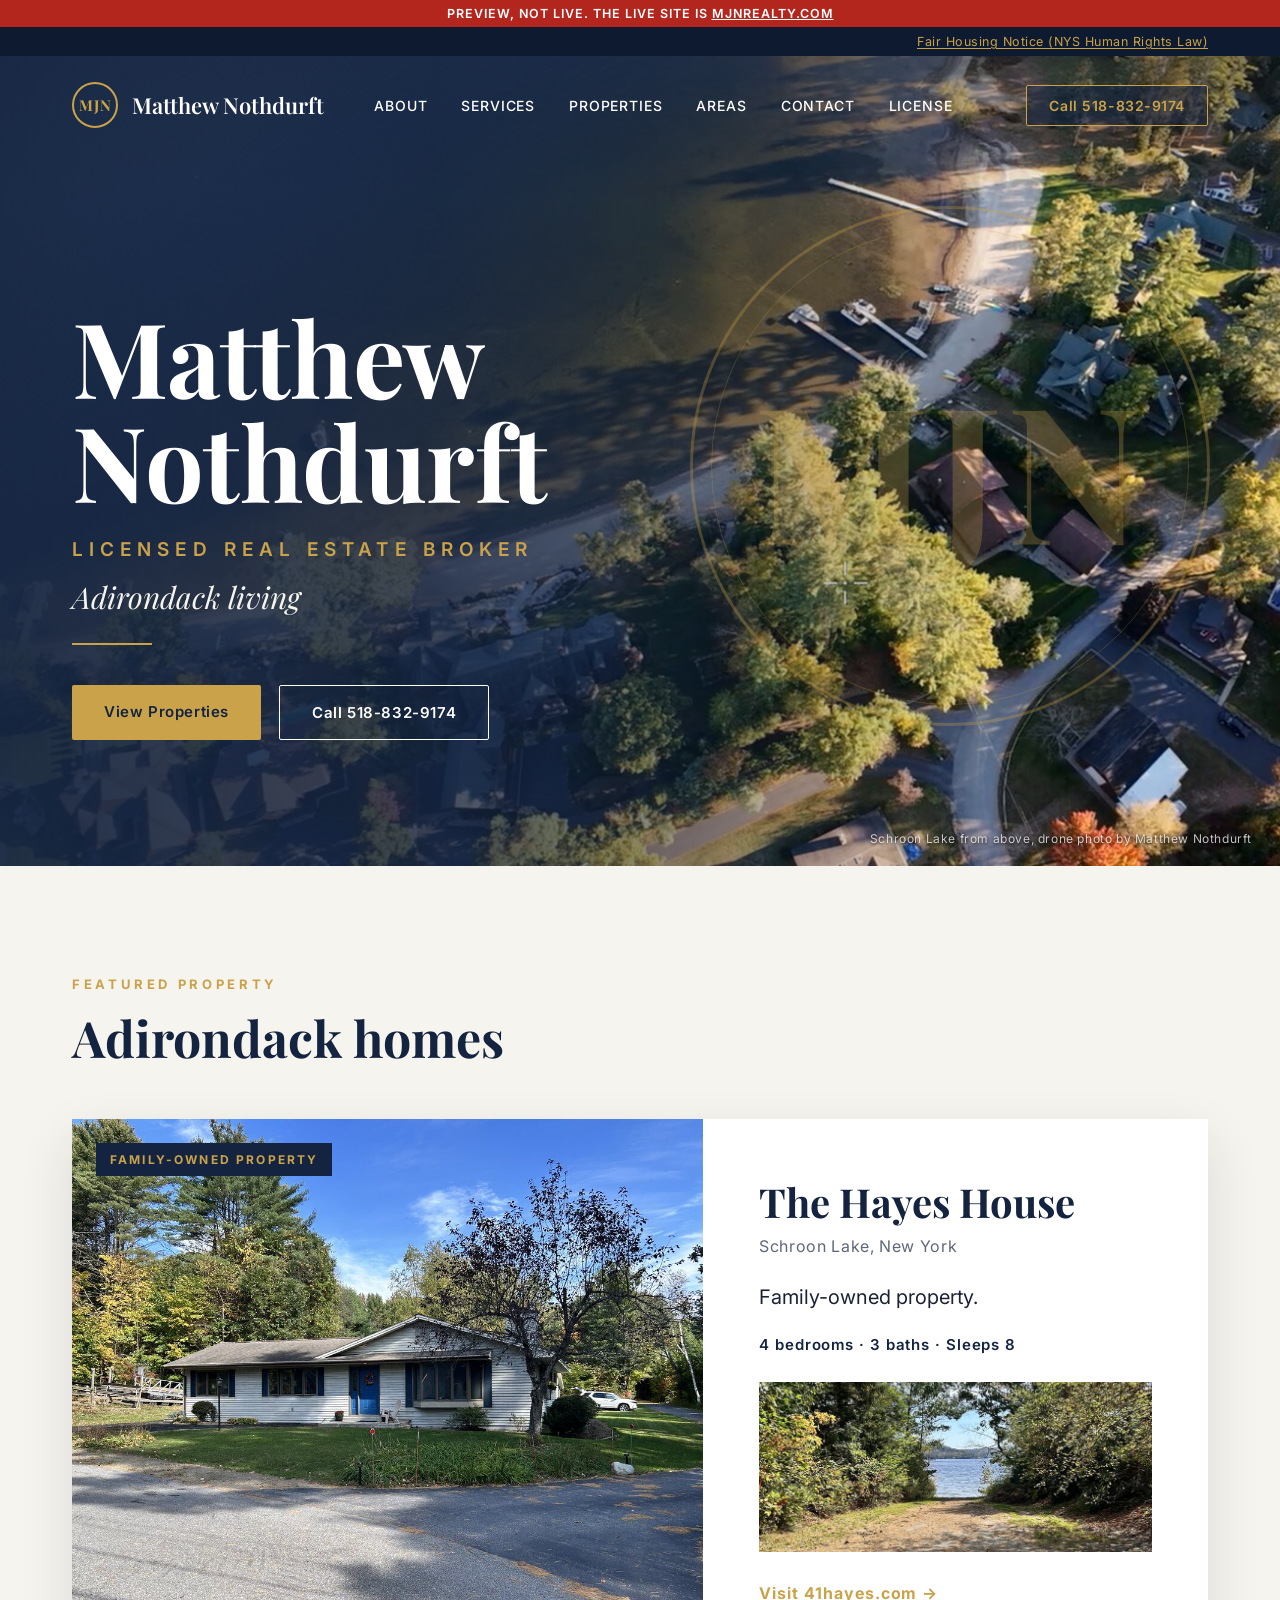
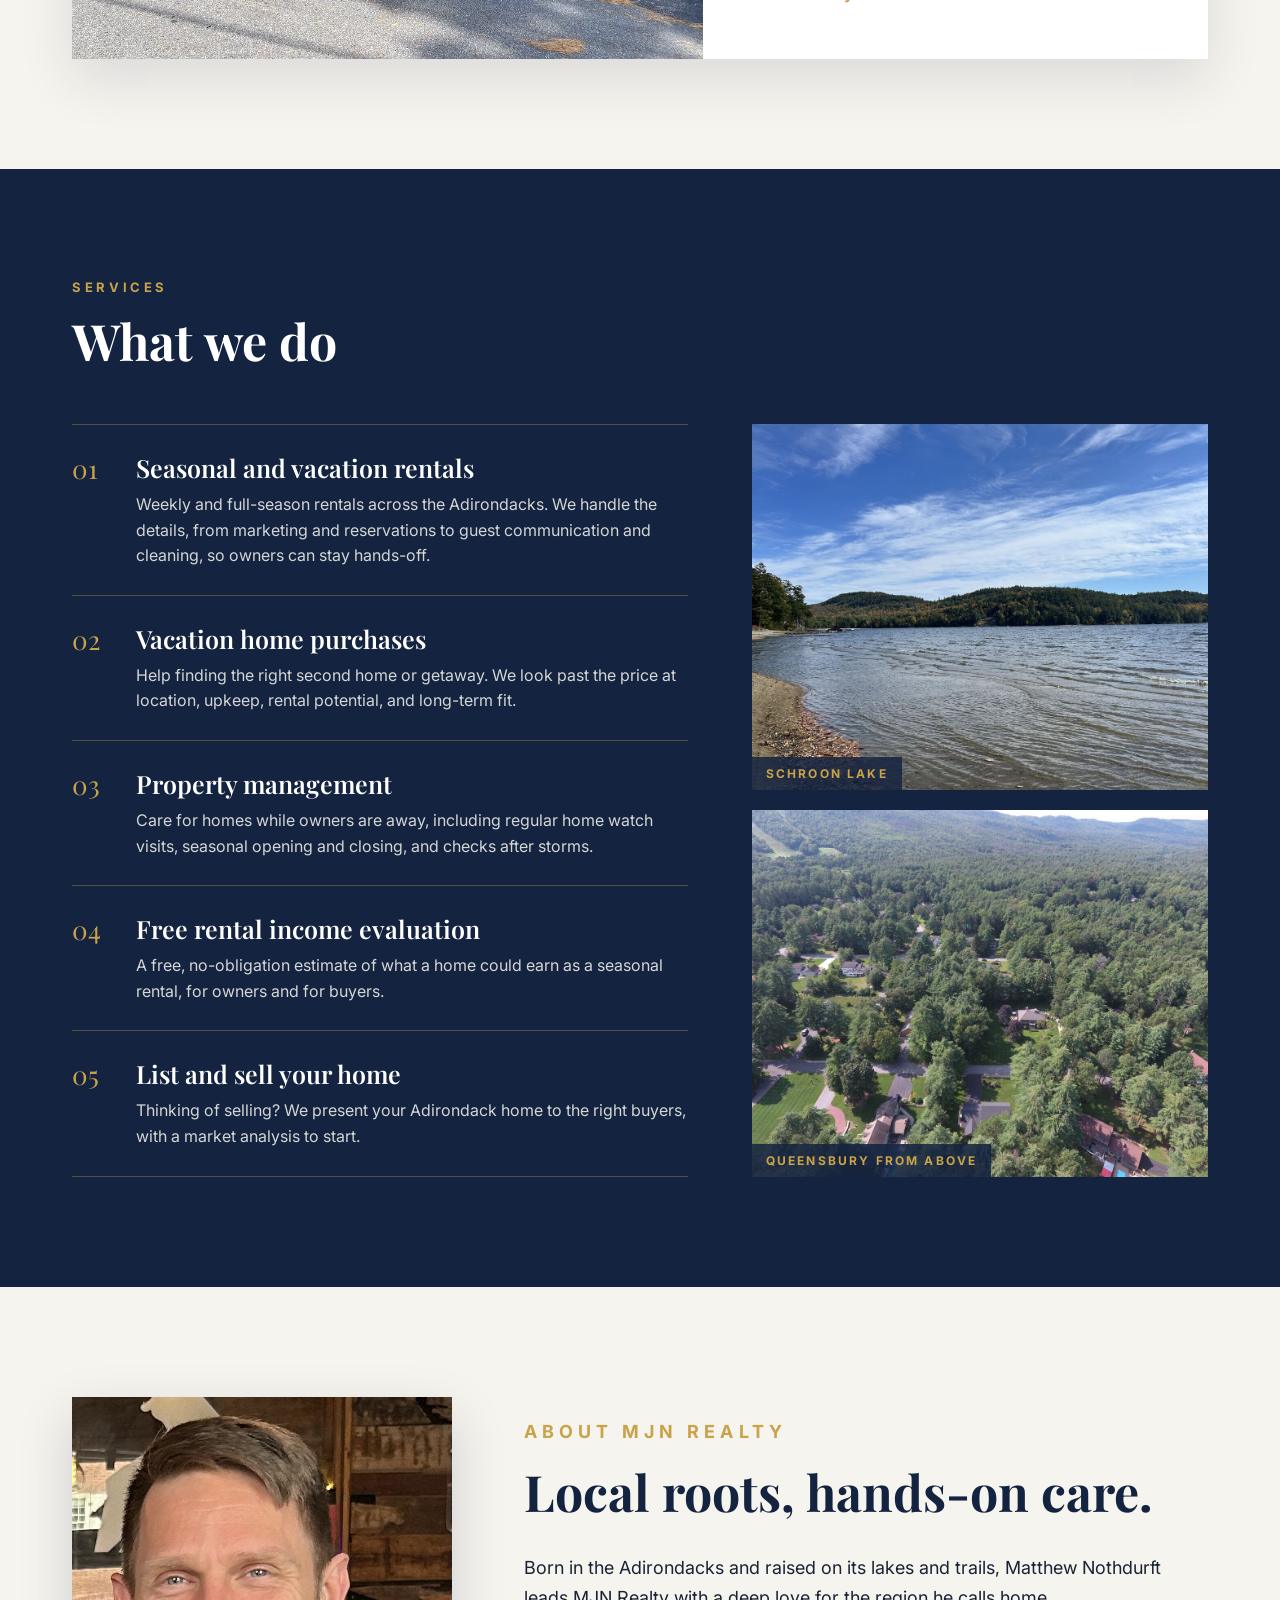
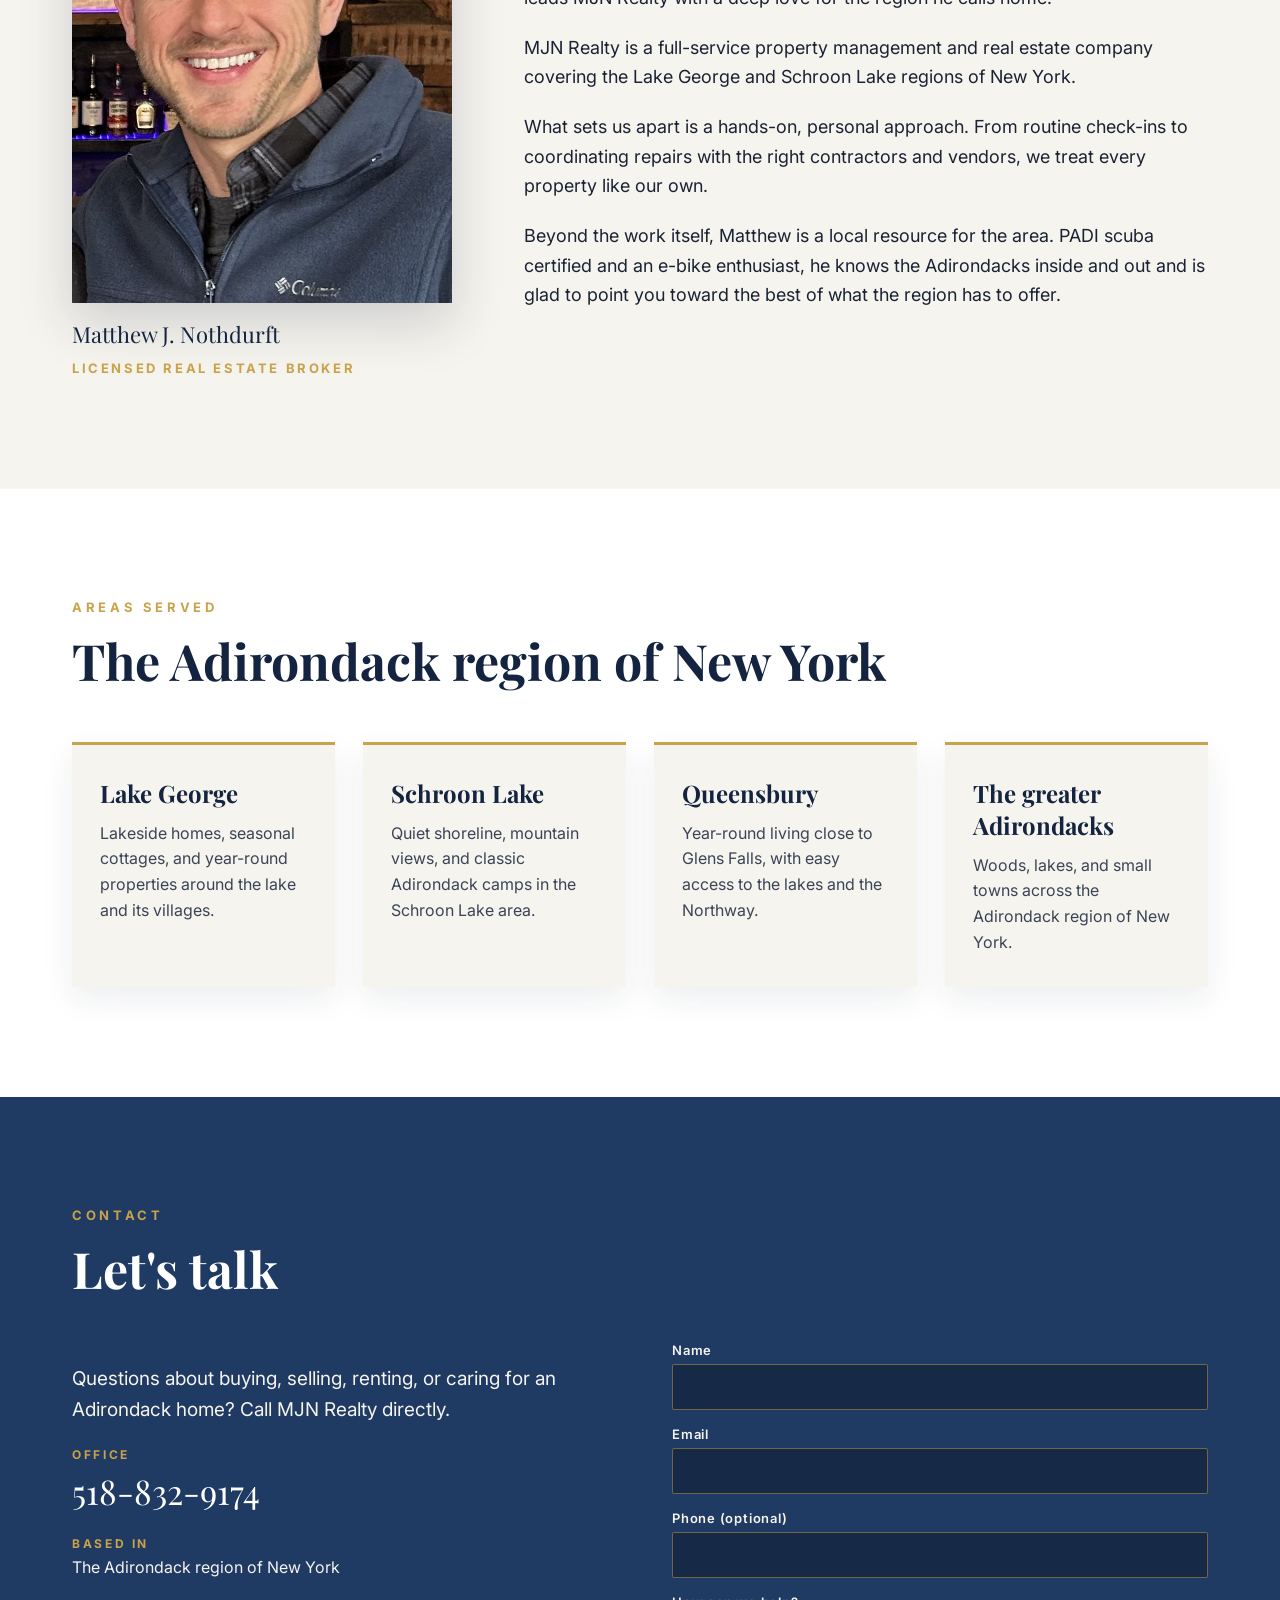
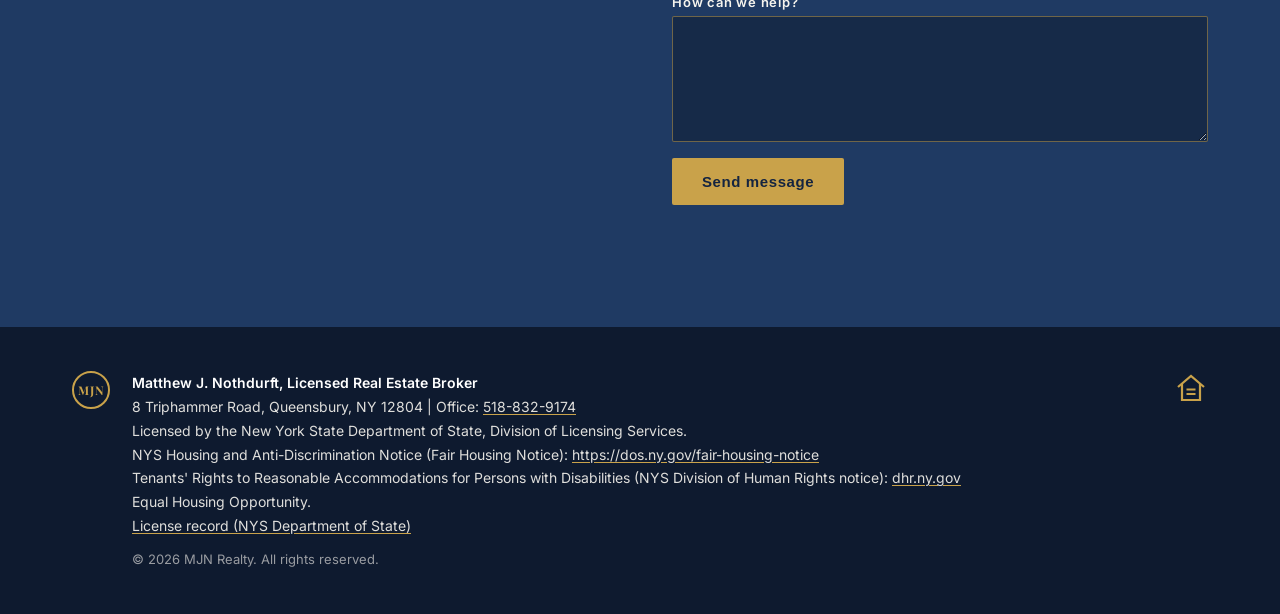
==== commit b4576721: "Preview: add license.html (NYS DOS license record), link from nav and footer" ====
--- a/index.html
+++ b/index.html
@@ -19,7 +19,7 @@
   <div class="site-nav-row">
     <a class="brand" href="#top" aria-label="Matthew Nothdurft, home"><span class="mono" aria-hidden="true">MJN</span><span class="brand-name">Matthew Nothdurft</span></a>
     <button class="nav-toggle" aria-controls="site-nav" aria-expanded="false"><span class="sr">Menu</span><span class="bars"></span></button>
-    <nav class="site-nav" id="site-nav" aria-label="Main"><a href="#about">About</a><a href="#services">Services</a><a href="#properties">Properties</a><a href="#areas">Areas</a><a href="#contact">Contact</a><a class="callbtn" href="tel:+15188329174">Call 518-832-9174</a></nav>
+    <nav class="site-nav" id="site-nav" aria-label="Main"><a href="#about">About</a><a href="#services">Services</a><a href="#properties">Properties</a><a href="#areas">Areas</a><a href="#contact">Contact</a><a href="license.html">License</a><a class="callbtn" href="tel:+15188329174">Call 518-832-9174</a></nav>
   </div>
   <div class="wm" aria-hidden="true">MJN</div>
   <div class="hero-copy">
@@ -126,6 +126,7 @@
       <p>NYS Housing and Anti-Discrimination Notice (Fair Housing Notice): <a href="https://dos.ny.gov/fair-housing-notice" target="_blank" rel="noopener">https://dos.ny.gov/fair-housing-notice</a></p>
       <p>Tenants' Rights to Reasonable Accommodations for Persons with Disabilities (NYS Division of Human Rights notice): <a href="https://dhr.ny.gov/final-regulations-regarding-notice-tenants-rights-reasonable-accommodation" target="_blank" rel="noopener">dhr.ny.gov</a></p>
       <p>Equal Housing Opportunity.</p>
+      <p><a href="license.html">License record (NYS Department of State)</a></p>
       <p class="copy">&copy; <span data-year>2026</span> MJN Realty. All rights reserved.</p>
     </div>
     <div class="eho" aria-label="Equal Housing Opportunity"><svg width="34" height="34" viewBox="0 0 34 34" fill="none" stroke="#c9a24a" stroke-width="2.2" aria-hidden="true"><path d="M4 16 17 5l13 11"/><path d="M8 13v16h18V13"/><path d="M12.5 18.5h9M12.5 23h9"/></svg></div>
--- a/css/navy.css
+++ b/css/navy.css
@@ -130,3 +130,15 @@
 .areas{background:#fff}
 .areas .area{background:var(--cream)}
 @media (max-width:860px){.properties{padding-top:72px}.photo-credit{left:20px;right:20px}}
+.subhead{background:var(--navy);color:#fff;position:relative}
+.license{padding-top:80px}
+.lic-wrap{max-width:960px}
+.lic-intro{margin-top:16px;font-size:18px;color:var(--muted)}
+.lic-table{width:100%;margin-top:36px;border-collapse:collapse;background:#fff;box-shadow:0 20px 50px rgba(20,36,64,.10)}
+.lic-table th,.lic-table td{text-align:left;padding:18px 24px;border-bottom:1px solid rgba(20,36,64,.10);font-size:17px;line-height:1.5;vertical-align:top}
+.lic-table th{width:240px;color:var(--navy);font-weight:600;background:rgba(201,162,74,.08)}
+.lic-table em{color:var(--muted)}
+.lic-src{margin-top:28px;font-size:15px;line-height:1.65}
+.lic-src a{color:var(--navy2);text-decoration:underline;text-decoration-color:var(--gold)}
+.lic-ver{margin-top:18px;display:inline-block;border:1.5px solid var(--gold);color:var(--navy);font-weight:700;letter-spacing:.06em;padding:10px 18px}
+@media (max-width:860px){.lic-table th{width:auto}.lic-table th,.lic-table td{display:block;padding:12px 18px}.lic-table td{padding-top:0}}
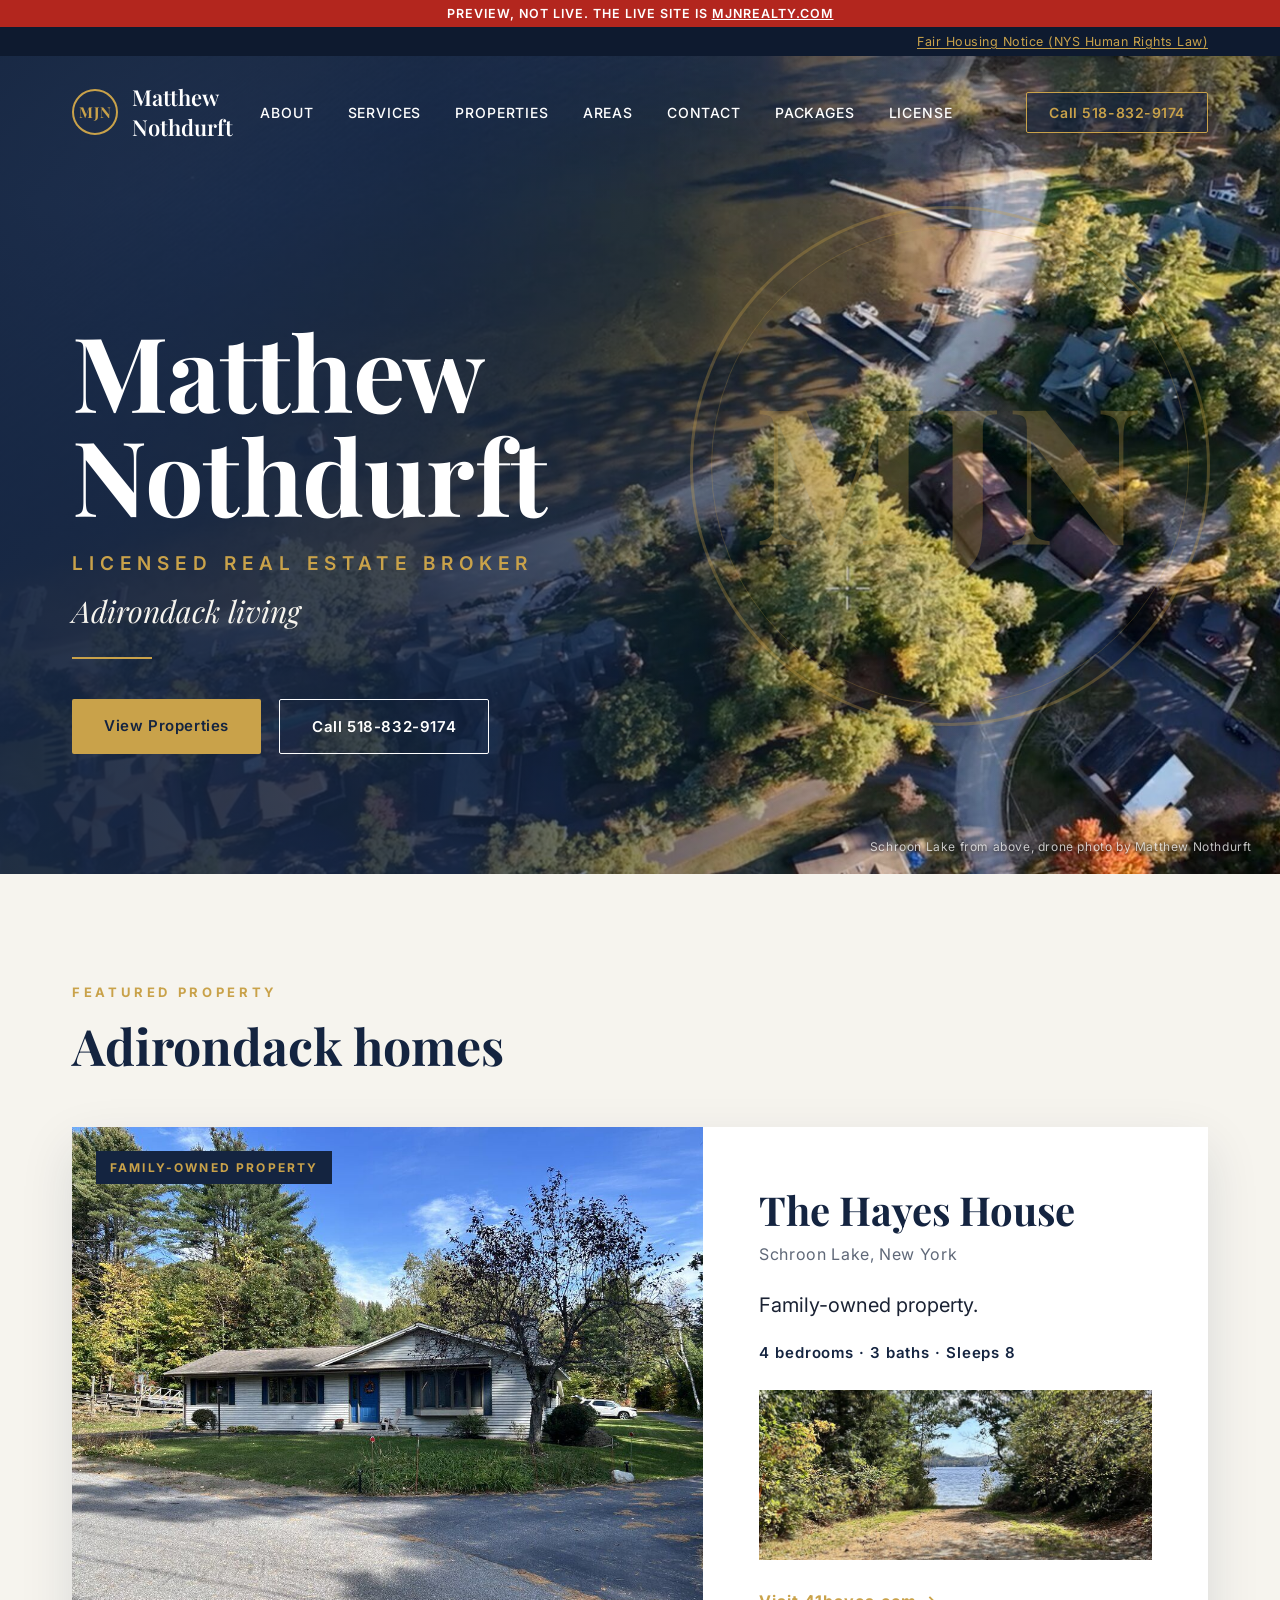
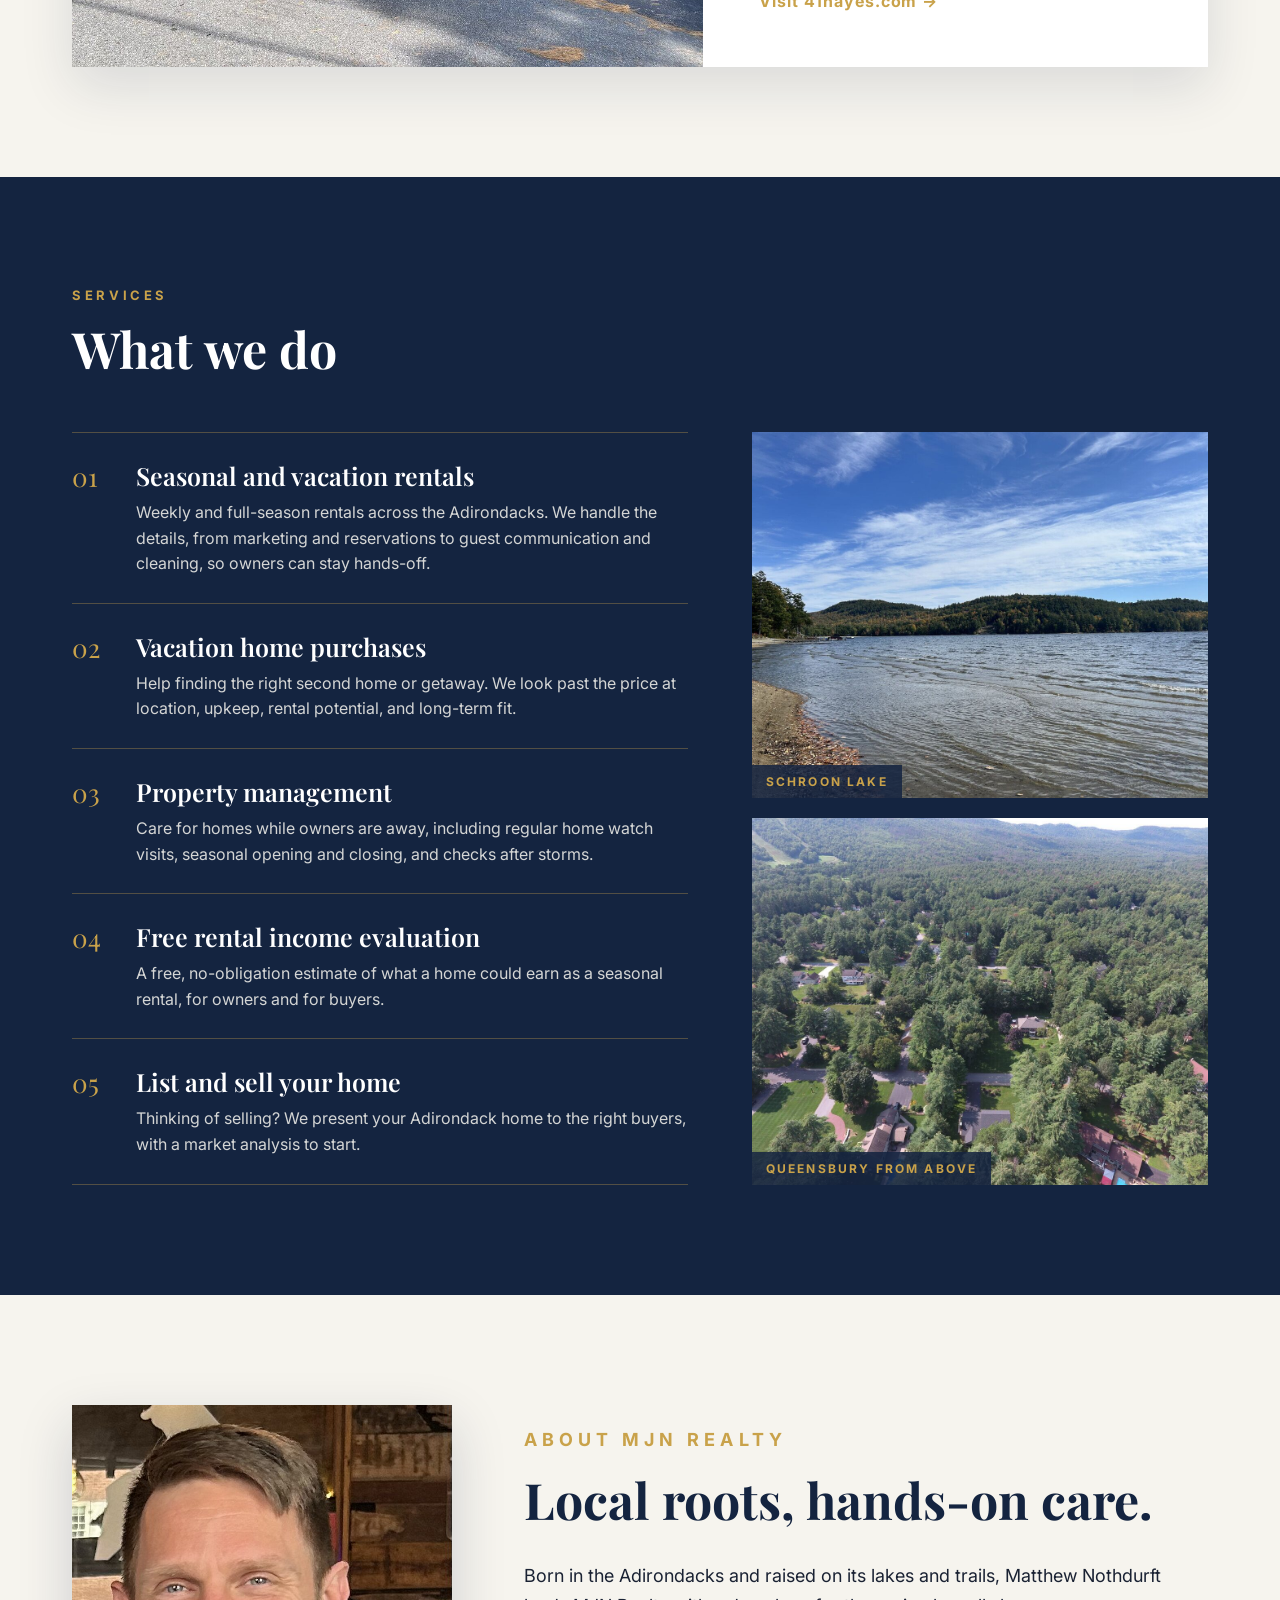
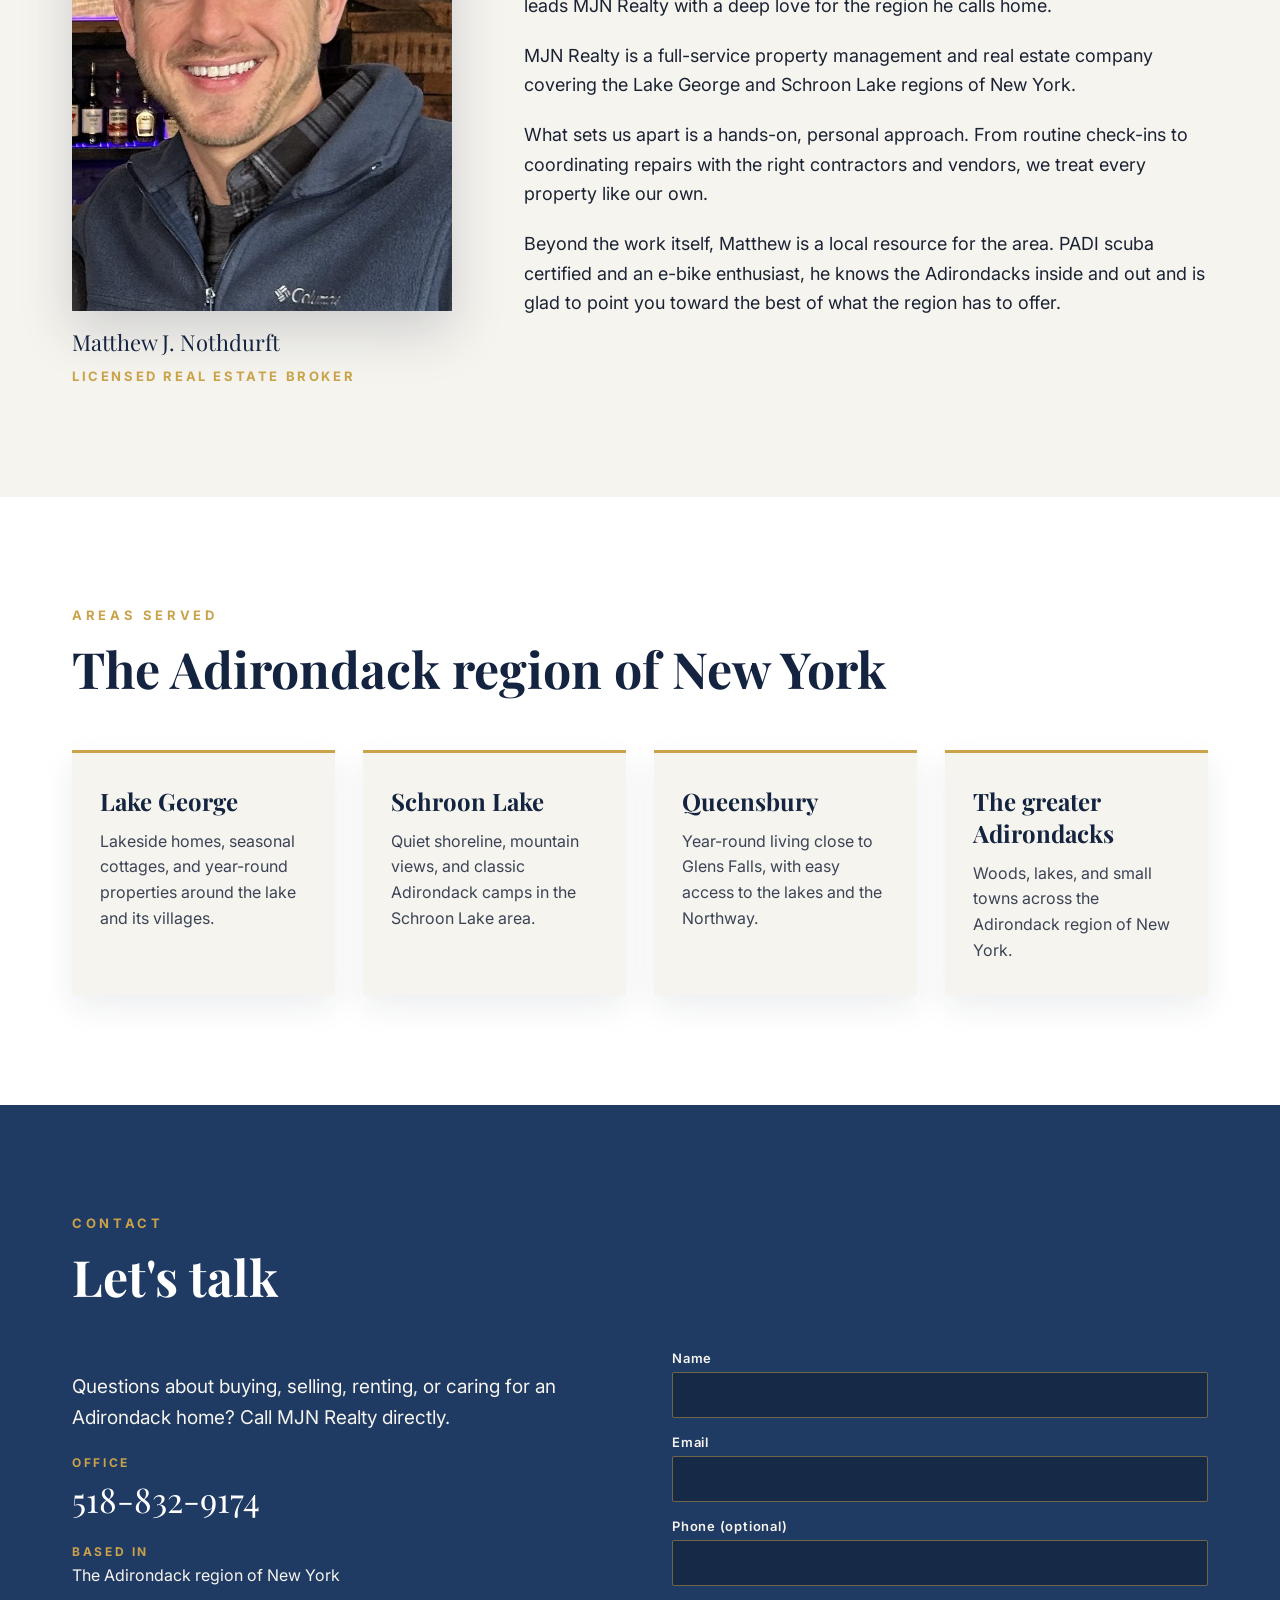
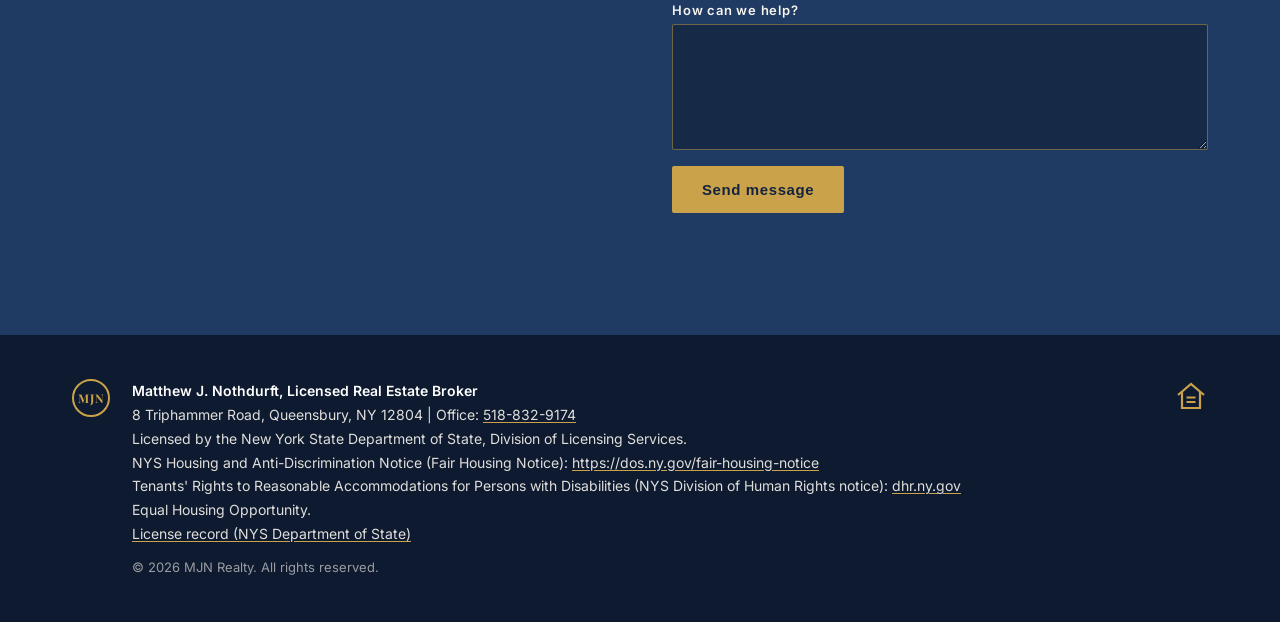
==== commit 4c74fe78: "Preview: List-ready packages page (placeholders, broker fees separate), Packages nav item (noindex)" ====
--- a/index.html
+++ b/index.html
@@ -19,7 +19,7 @@
   <div class="site-nav-row">
     <a class="brand" href="#top" aria-label="Matthew Nothdurft, home"><span class="mono" aria-hidden="true">MJN</span><span class="brand-name">Matthew Nothdurft</span></a>
     <button class="nav-toggle" aria-controls="site-nav" aria-expanded="false"><span class="sr">Menu</span><span class="bars"></span></button>
-    <nav class="site-nav" id="site-nav" aria-label="Main"><a href="#about">About</a><a href="#services">Services</a><a href="#properties">Properties</a><a href="#areas">Areas</a><a href="#contact">Contact</a><a href="license.html">License</a><a class="callbtn" href="tel:+15188329174">Call 518-832-9174</a></nav>
+    <nav class="site-nav" id="site-nav" aria-label="Main"><a href="#about">About</a><a href="#services">Services</a><a href="#properties">Properties</a><a href="#areas">Areas</a><a href="#contact">Contact</a><a href="packages.html">Packages</a><a href="license.html">License</a><a class="callbtn" href="tel:+15188329174">Call 518-832-9174</a></nav>
   </div>
   <div class="wm" aria-hidden="true">MJN</div>
   <div class="hero-copy">
--- a/css/navy.css
+++ b/css/navy.css
@@ -142,3 +142,30 @@
 .lic-src a{color:var(--navy2);text-decoration:underline;text-decoration-color:var(--gold)}
 .lic-ver{margin-top:18px;display:inline-block;border:1.5px solid var(--gold);color:var(--navy);font-weight:700;letter-spacing:.06em;padding:10px 18px}
 @media (max-width:860px){.lic-table th{width:auto}.lic-table th,.lic-table td{display:block;padding:12px 18px}.lic-table td{padding-top:0}}
+.pkgs{padding-top:80px}
+.pkg-wrap{max-width:1180px}
+.pkg-flag{margin-top:18px;display:inline-block;background:#fff3b0;color:#3a2a00;border:2px dashed #b88a00;font-weight:700;font-size:14px;padding:6px 12px}
+.pkg-sec{margin-top:44px;font-family:'Playfair Display',serif;font-size:30px;color:var(--navy)}
+.pkg-sub{margin-top:8px;font-size:16px;color:var(--muted);max-width:760px;line-height:1.6}
+.pkg-grid{display:grid;grid-template-columns:repeat(3,1fr);gap:28px;margin-top:28px}
+.pkg{background:#fff;border-top:3px solid var(--gold);box-shadow:0 12px 30px rgba(20,36,64,.08);padding:32px 28px;display:flex;flex-direction:column}
+.pkg-n{font-family:'Playfair Display',serif;color:var(--gold);font-size:22px}
+.pkg h3{font-family:'Playfair Display',serif;font-size:28px;color:var(--navy);margin-top:4px}
+.pkg-lead{margin-top:8px;font-size:15px;color:#3b4456;line-height:1.55}
+.pkg-items{list-style:none;margin-top:18px}
+.pkg-items li{display:flex;justify-content:space-between;gap:14px;padding:10px 0;border-top:1px solid rgba(20,36,64,.10);font-size:15px;line-height:1.45}
+.pkg-items b,.pkg-total b{color:var(--navy);white-space:nowrap}
+.pkg-total{margin-top:auto;padding-top:16px;display:flex;justify-content:space-between;gap:14px;border-top:2px solid var(--gold);font-weight:600;font-size:15px}
+.pkg-note{margin-top:10px;font-size:13px;color:var(--muted);line-height:1.5}
+.pkg-ph{background:#fff3b0;color:#3a2a00;border:1px dashed #b88a00;padding:1px 6px;font-weight:600}
+.broker{background:var(--navy);color:var(--cream)}
+.broker h2{color:#fff}
+.broker-box{margin-top:32px;border:1.5px solid var(--gold);padding:36px;max-width:900px}
+.broker-fee{display:flex;justify-content:space-between;align-items:baseline;gap:20px;border-bottom:1px solid rgba(201,162,74,.35);padding-bottom:18px}
+.broker-fee span{color:var(--gold);font-size:13px;font-weight:700;letter-spacing:.22em;text-transform:uppercase}
+.broker-fee b{font-family:'Playfair Display',serif;font-size:34px;color:#fff}
+.broker-list{margin-top:18px;padding-left:20px;font-size:16px;line-height:1.65}
+.broker-list li{margin-top:10px}
+.broker-cta{margin-top:26px}
+@media (max-width:1100px){.pkg-grid{grid-template-columns:1fr 1fr}}
+@media (max-width:860px){.pkg-grid{grid-template-columns:1fr}.broker-box{padding:24px}.pkgs{padding-top:60px}}
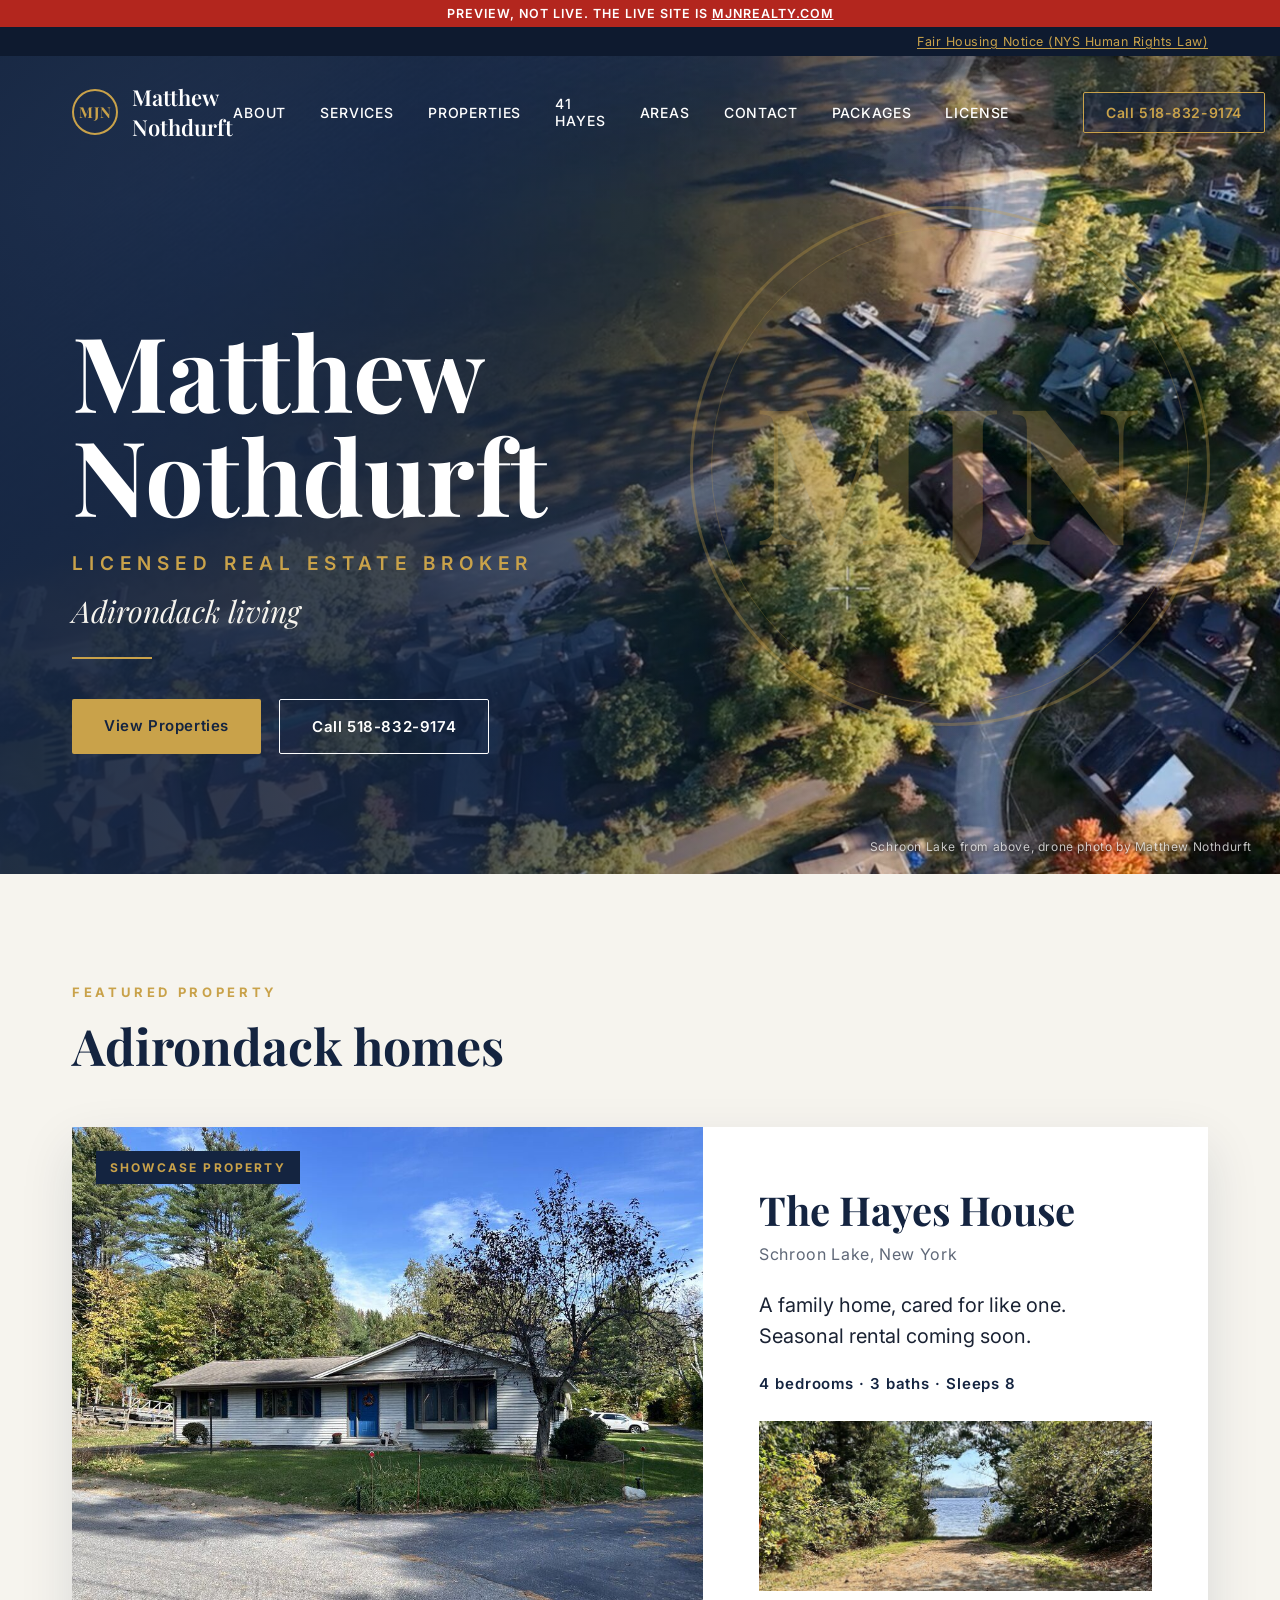
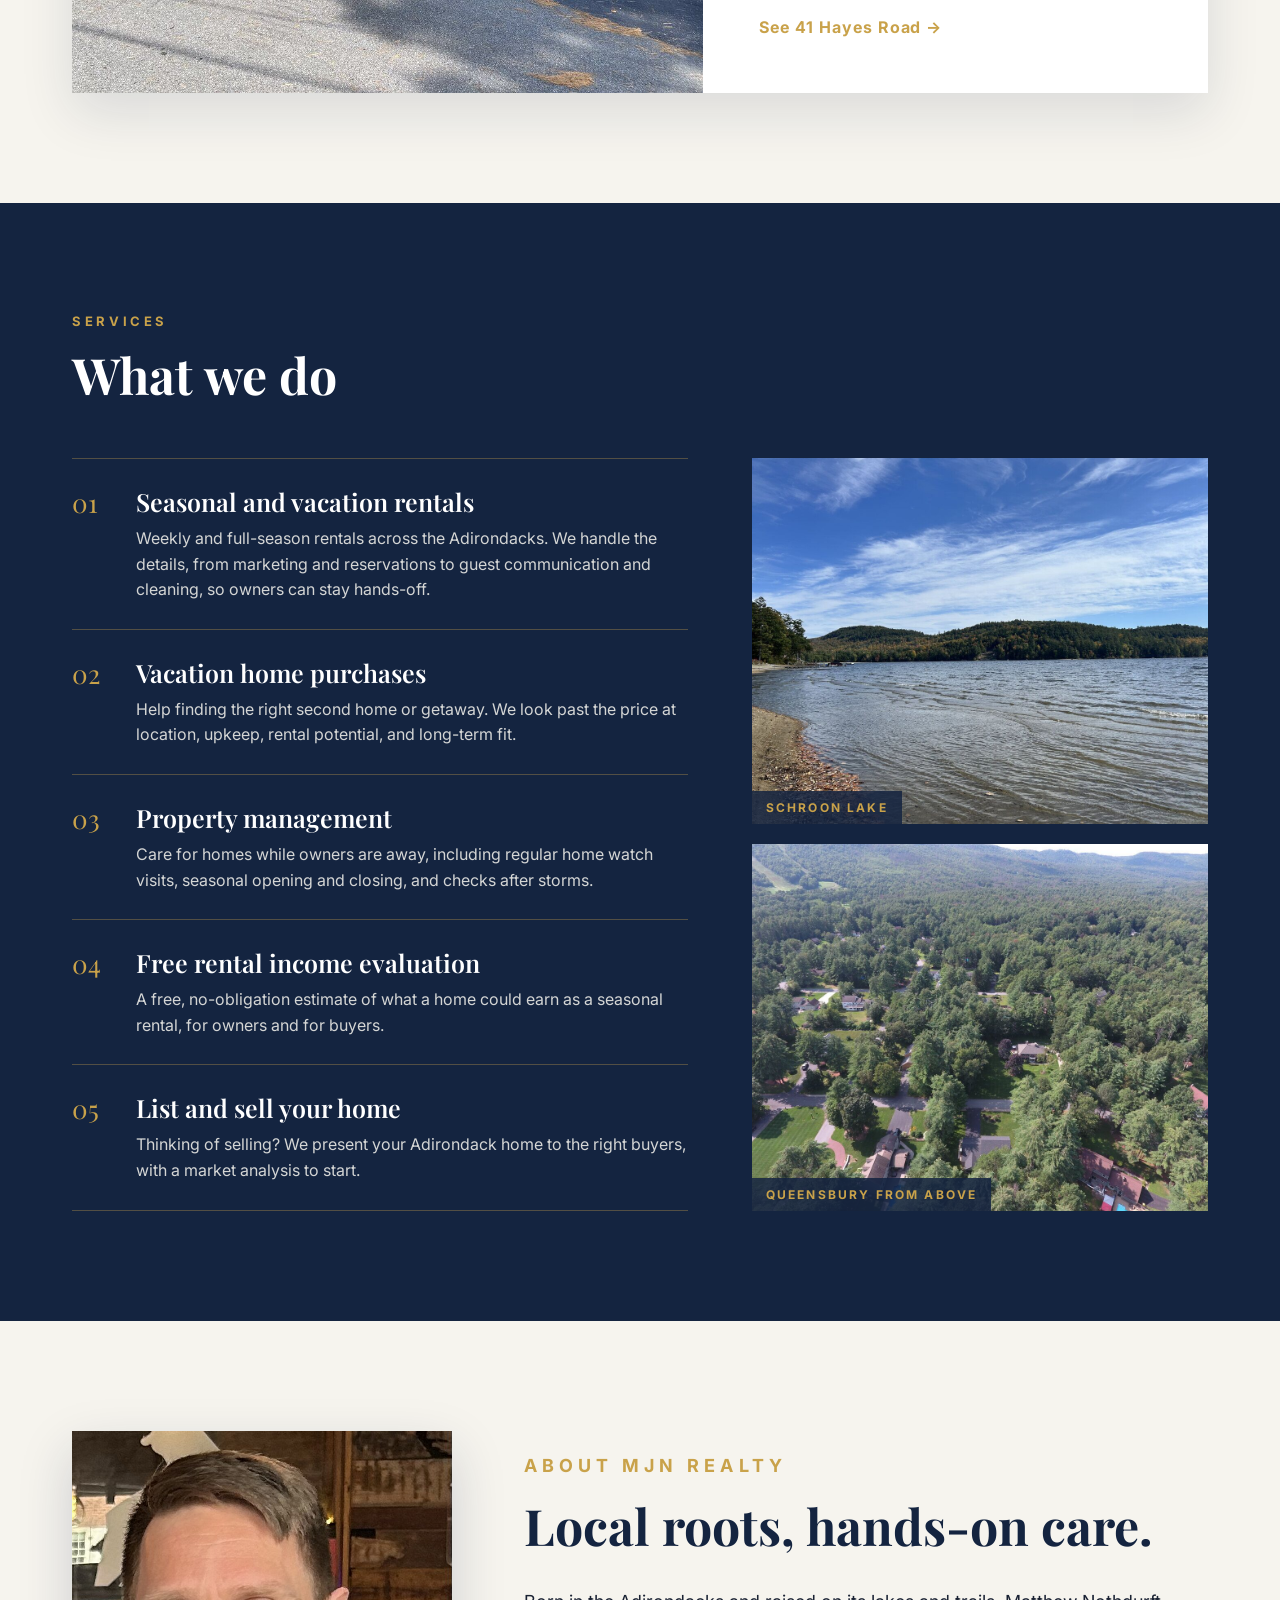
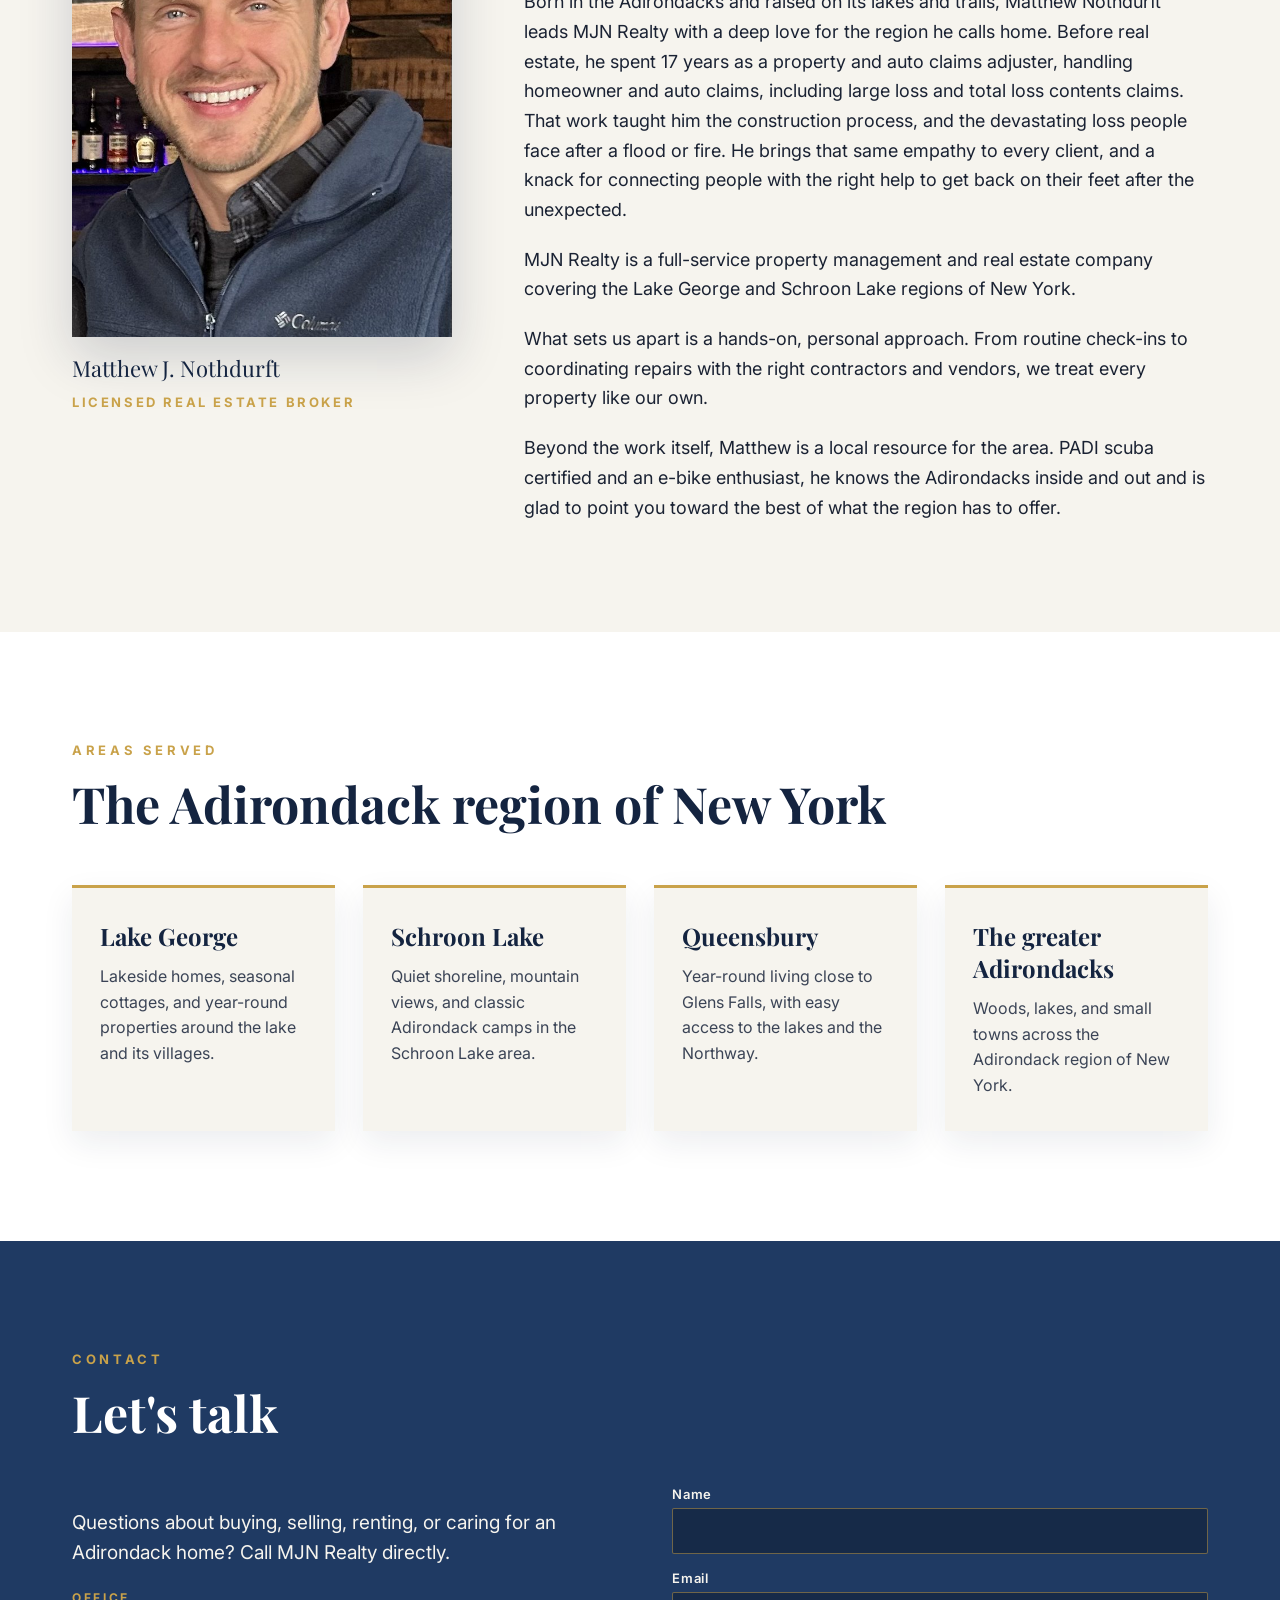
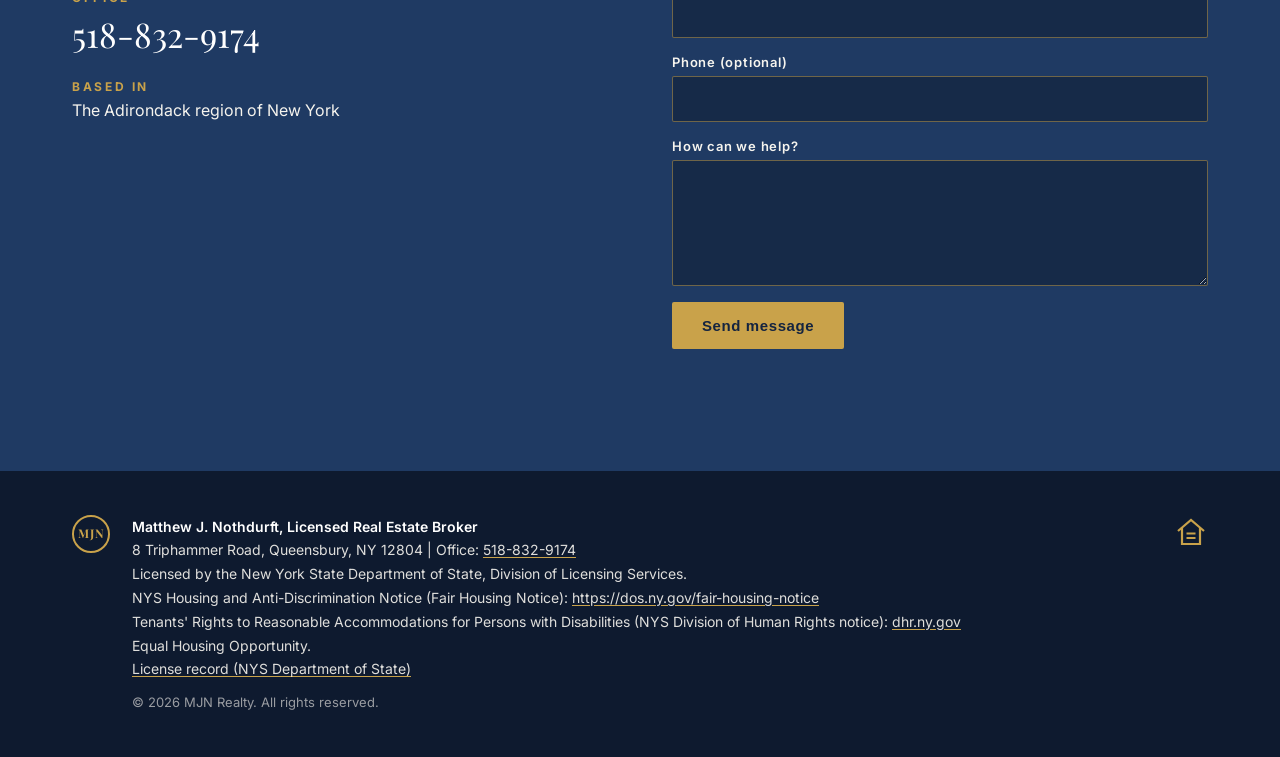
==== commit 6e649dd3: "Preview: merged bio, 41 Hayes page with availability and OG tags, nav item, packages a la carte note" ====
--- a/index.html
+++ b/index.html
@@ -19,7 +19,7 @@
   <div class="site-nav-row">
     <a class="brand" href="#top" aria-label="Matthew Nothdurft, home"><span class="mono" aria-hidden="true">MJN</span><span class="brand-name">Matthew Nothdurft</span></a>
     <button class="nav-toggle" aria-controls="site-nav" aria-expanded="false"><span class="sr">Menu</span><span class="bars"></span></button>
-    <nav class="site-nav" id="site-nav" aria-label="Main"><a href="#about">About</a><a href="#services">Services</a><a href="#properties">Properties</a><a href="#areas">Areas</a><a href="#contact">Contact</a><a href="packages.html">Packages</a><a href="license.html">License</a><a class="callbtn" href="tel:+15188329174">Call 518-832-9174</a></nav>
+    <nav class="site-nav" id="site-nav" aria-label="Main"><a href="#about">About</a><a href="#services">Services</a><a href="#properties">Properties</a><a href="hayes.html">41 Hayes</a><a href="#areas">Areas</a><a href="#contact">Contact</a><a href="packages.html">Packages</a><a href="license.html">License</a><a class="callbtn" href="tel:+15188329174">Call 518-832-9174</a></nav>
   </div>
   <div class="wm" aria-hidden="true">MJN</div>
   <div class="hero-copy">
@@ -38,14 +38,14 @@
   <p class="eyebrow">Featured property</p>
   <h2>Adirondack homes</h2>
   <article class="featured">
-    <div class="ph" role="img" aria-label="The Hayes House"><div class="tag">Family-owned property</div></div>
+    <div class="ph" role="img" aria-label="The Hayes House"><div class="tag">Showcase property</div></div>
     <div class="fc">
       <h3>The Hayes House</h3>
       <p class="addr">Schroon Lake, New York</p>
-      <p class="desc">Family-owned property.</p>
+      <p class="desc">A family home, cared for like one. Seasonal rental coming soon.</p>
       <p class="facts">4 bedrooms &middot; 3 baths &middot; Sleeps 8</p>
       <div class="inset" role="img" aria-label="Wooded path at the Hayes House"></div>
-      <a class="more" href="https://41hayes.com" target="_blank" rel="noopener">Visit 41hayes.com &rarr;</a>
+      <a class="more" href="hayes.html">See 41 Hayes Road &rarr;</a>
     </div>
   </article>
   </div>
@@ -75,7 +75,7 @@
   <div class="wrap about-grid">
     <figure class="about-photo"><img src="images/matthew-nothdurft.jpg" alt="Matthew Nothdurft" width="671" height="894" loading="lazy"><figcaption>Matthew J. Nothdurft<br><span>Licensed Real Estate Broker</span></figcaption></figure>
     <div class="about-text"><p class="eyebrow">About MJN Realty</p><h2>Local roots, hands-on care.</h2>
-      <p>Born in the Adirondacks and raised on its lakes and trails, Matthew Nothdurft leads MJN Realty with a deep love for the region he calls home.</p>
+      <p>Born in the Adirondacks and raised on its lakes and trails, Matthew Nothdurft leads MJN Realty with a deep love for the region he calls home. Before real estate, he spent 17 years as a property and auto claims adjuster, handling homeowner and auto claims, including large loss and total loss contents claims. That work taught him the construction process, and the devastating loss people face after a flood or fire. He brings that same empathy to every client, and a knack for connecting people with the right help to get back on their feet after the unexpected.</p>
       <p>MJN Realty is a full-service property management and real estate company covering the Lake George and Schroon Lake regions of New York.</p>
       <p>What sets us apart is a hands-on, personal approach. From routine check-ins to coordinating repairs with the right contractors and vendors, we treat every property like our own.</p>
       <p>Beyond the work itself, Matthew is a local resource for the area. PADI scuba certified and an e-bike enthusiast, he knows the Adirondacks inside and out and is glad to point you toward the best of what the region has to offer.</p>
--- a/css/navy.css
+++ b/css/navy.css
@@ -169,3 +169,33 @@
 .broker-cta{margin-top:26px}
 @media (max-width:1100px){.pkg-grid{grid-template-columns:1fr 1fr}}
 @media (max-width:860px){.pkg-grid{grid-template-columns:1fr}.broker-box{padding:24px}.pkgs{padding-top:60px}}
+.pkg-items li.soon{color:var(--muted);flex-direction:column;gap:2px}
+.pkg-items li.soon b{color:#7a5a10;white-space:normal;font-size:13px}
+.disclose{margin-top:22px;padding:14px 18px;border-left:3px solid var(--gold);background:rgba(14,26,47,.5);font-size:15px;line-height:1.6}
+.addon{margin-top:28px;background:#fff;border-left:3px solid var(--gold);box-shadow:0 12px 30px rgba(20,36,64,.08);padding:22px 28px;max-width:760px}
+.addon-row{margin-top:8px;display:flex;justify-content:space-between;gap:16px;font-size:17px;font-weight:600;color:var(--navy)}
+.addon-row b{white-space:nowrap}
+.pkg-alc{margin-top:14px;font-size:17px;font-weight:600;color:var(--navy)}
+.hayes-hero{position:relative;background:url(../images/hayes-front-of-house.jpg) center 35%/cover var(--navy);color:#fff;min-height:620px}
+.hayes-hero:before{content:"";position:absolute;inset:0;background:linear-gradient(90deg,rgba(20,36,64,.92) 0%,rgba(20,36,64,.75) 45%,rgba(20,36,64,.2) 80%)}
+.hayes-copy{position:relative;z-index:2;padding:90px 72px 100px;max-width:860px}
+.hayes-copy h1{font-family:'Playfair Display',serif;font-size:64px;line-height:1.05;margin-top:14px}
+.hayes-sub{margin-top:18px;font-family:'Playfair Display',serif;font-style:italic;font-size:24px}
+.hayes-grid{display:grid;grid-template-columns:1.1fr 1fr;gap:64px;align-items:start}
+.hayes-lead{margin-top:22px;font-size:19px;line-height:1.65}
+.hl{list-style:none;margin-top:24px}
+.hl li{padding:12px 0 12px 28px;border-top:1px solid rgba(20,36,64,.12);position:relative;font-size:17px}
+.hl li:before{content:"";position:absolute;left:4px;top:20px;width:10px;height:10px;background:var(--gold);transform:rotate(45deg)}
+.garage{margin-top:24px;padding:16px 20px;border-left:3px solid var(--gold);background:#fff;font-size:16px;line-height:1.6}
+.hayes-main img{width:100%;height:auto;box-shadow:0 20px 50px rgba(20,36,64,.18)}
+.hayes-main figcaption,.gal figcaption{margin-top:10px;font-size:13px;color:var(--muted);letter-spacing:.06em}
+.hayes-gallery{padding-top:0}
+.gal{display:grid;grid-template-columns:1fr 1fr;gap:28px}
+.gal img{width:100%;aspect-ratio:4/3;object-fit:cover}
+.hayes-avail{background:var(--navy);color:var(--cream)}
+.hayes-avail h2{color:#fff}
+.avail-box{max-width:900px}
+.avail-box p{margin-top:14px;font-size:18px}
+.vrbo{display:inline-block;border:1.5px solid var(--gold);color:var(--gold);font-weight:700;letter-spacing:.08em;text-transform:uppercase;font-size:14px!important;padding:8px 14px}
+@media (max-width:860px){.hayes-copy{padding:60px 36px 70px}.hayes-copy h1{font-size:42px}.hayes-grid,.gal{grid-template-columns:1fr}.hayes-hero{min-height:auto}}
+@media (max-width:520px){.hayes-copy{padding-left:20px;padding-right:20px}.hayes-copy h1{font-size:34px}}
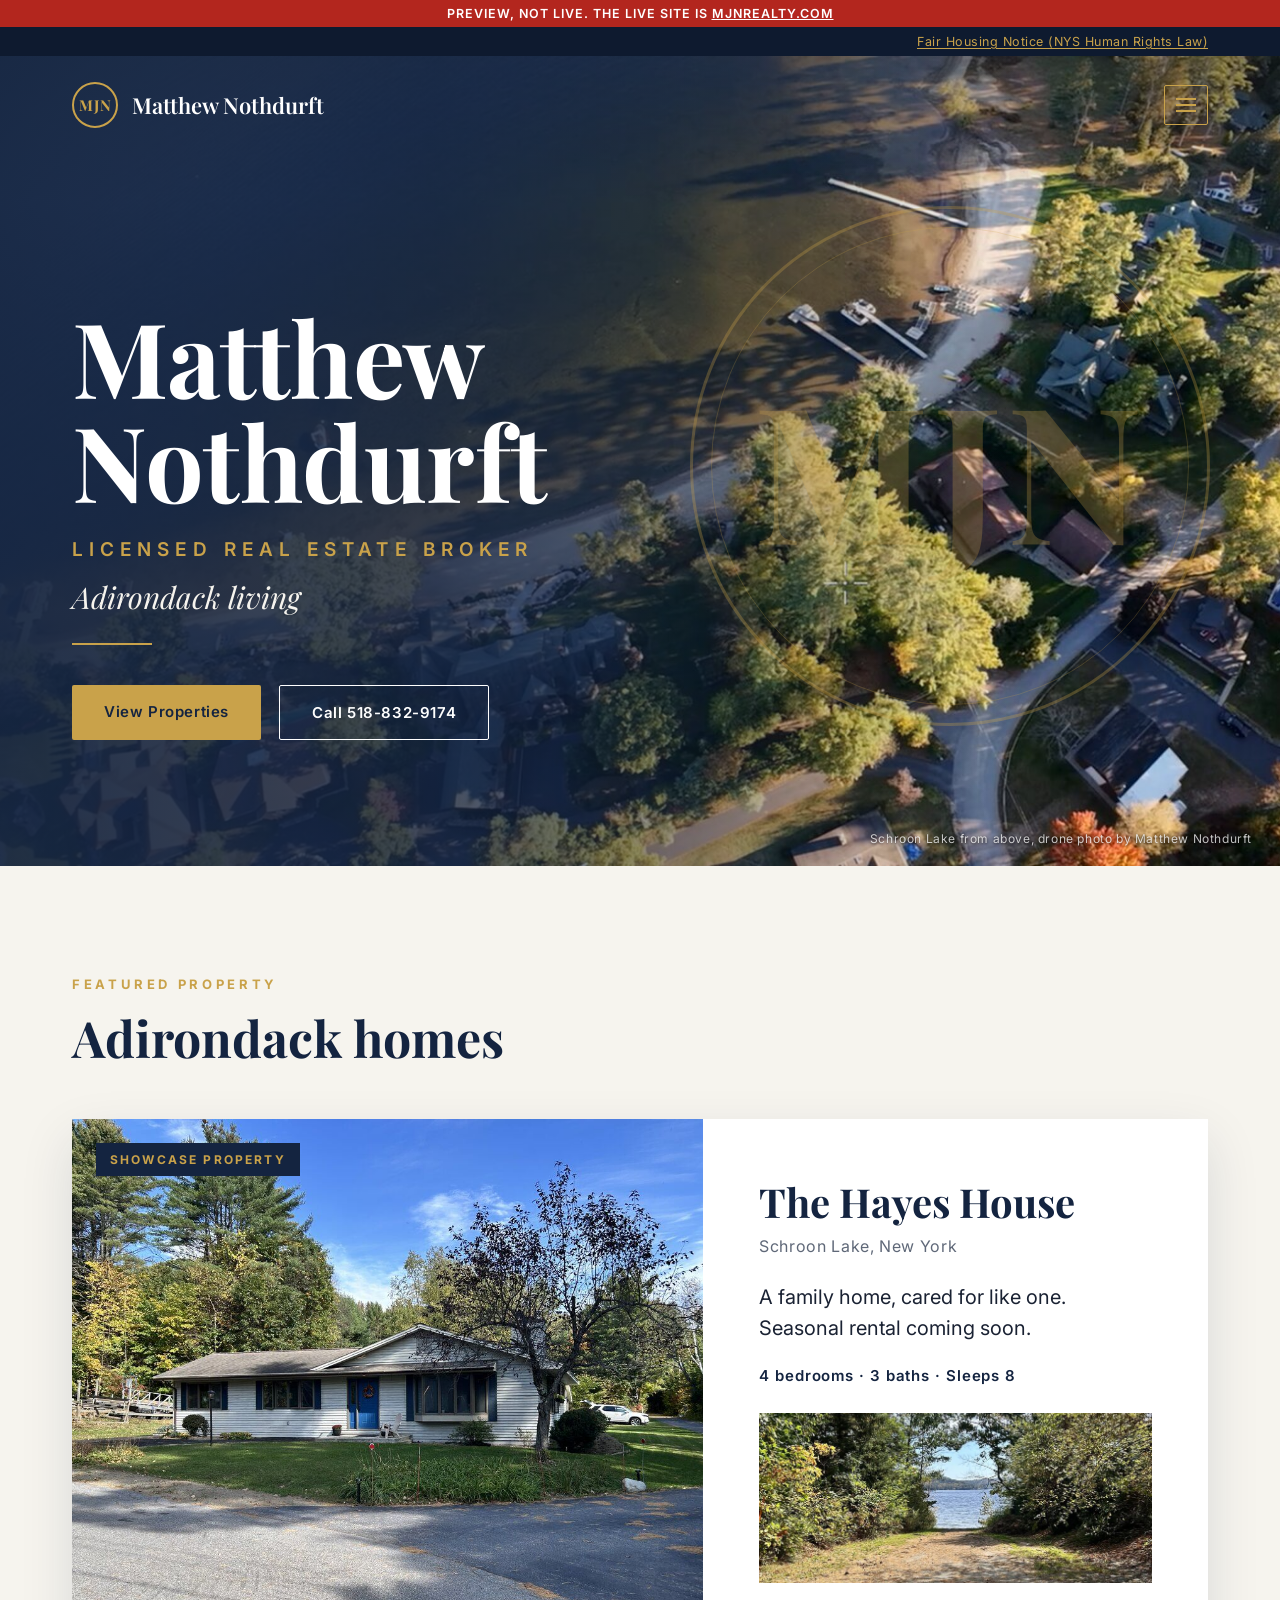
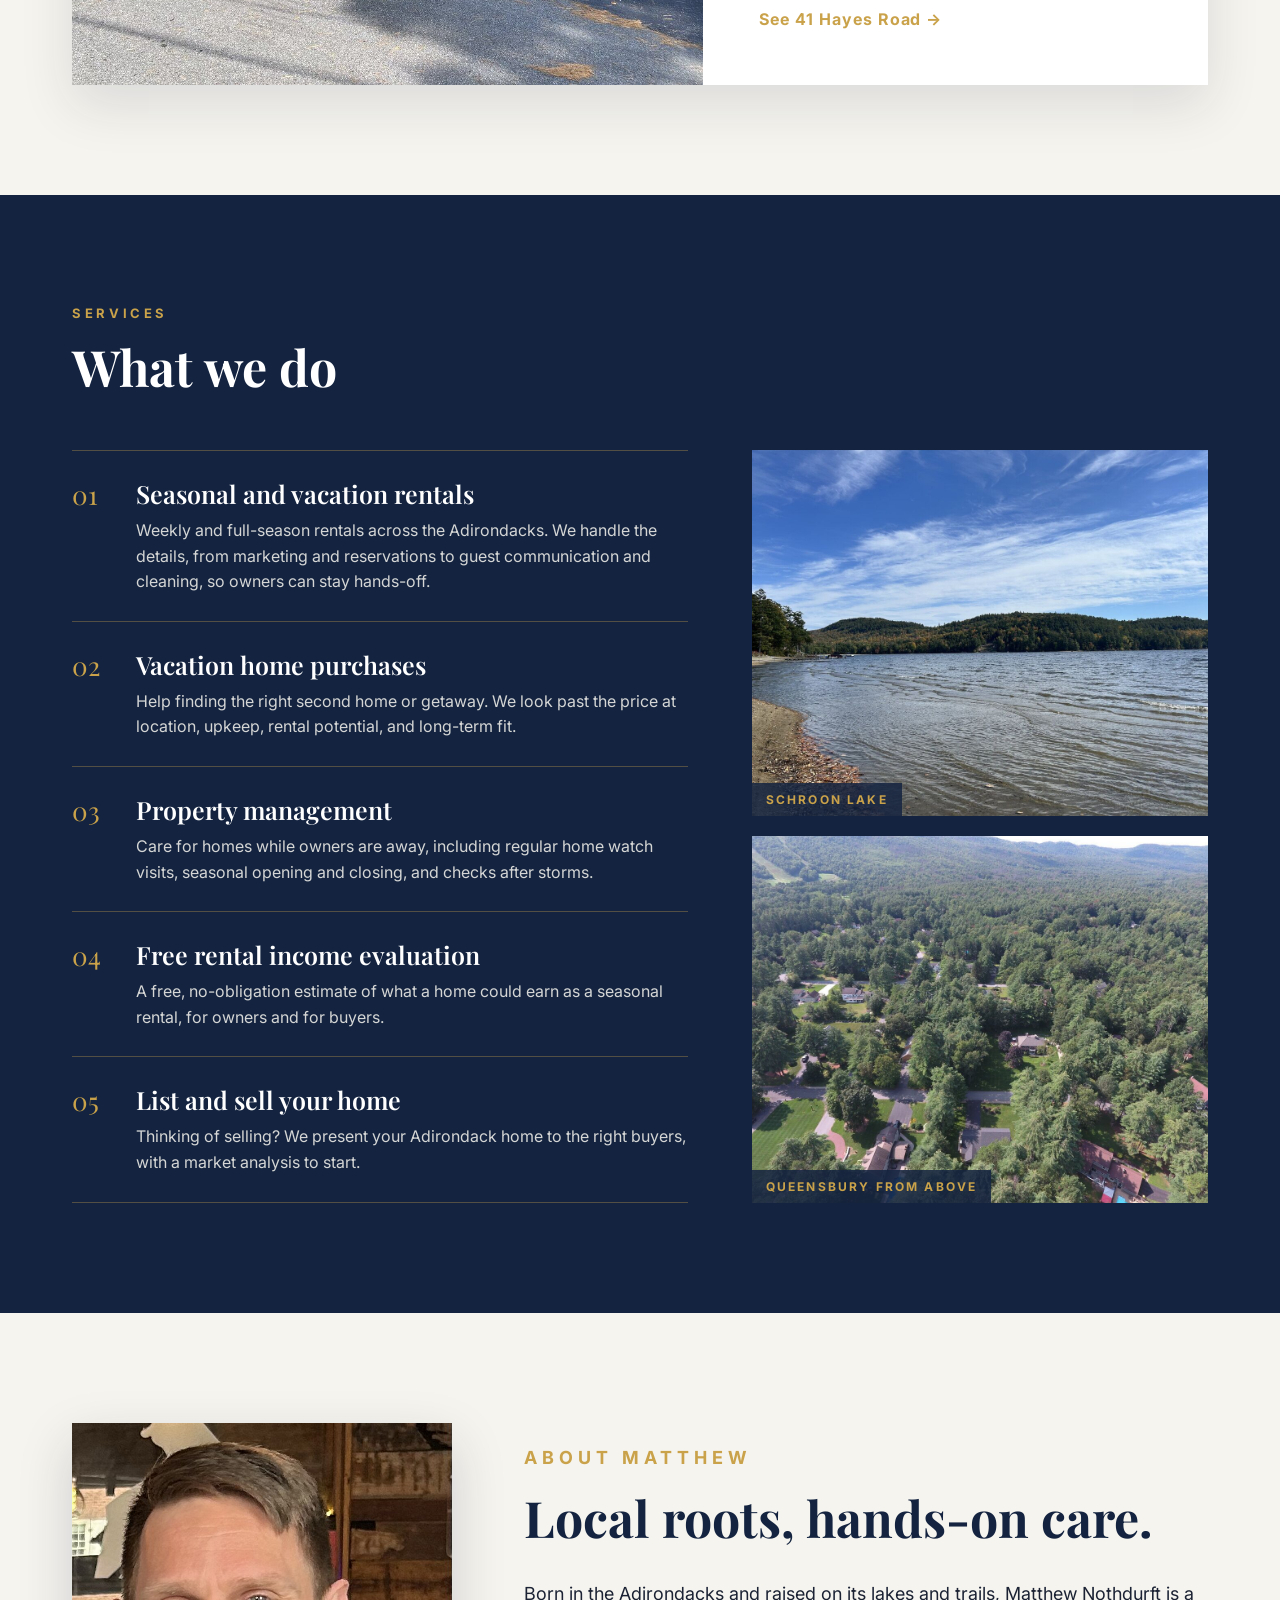
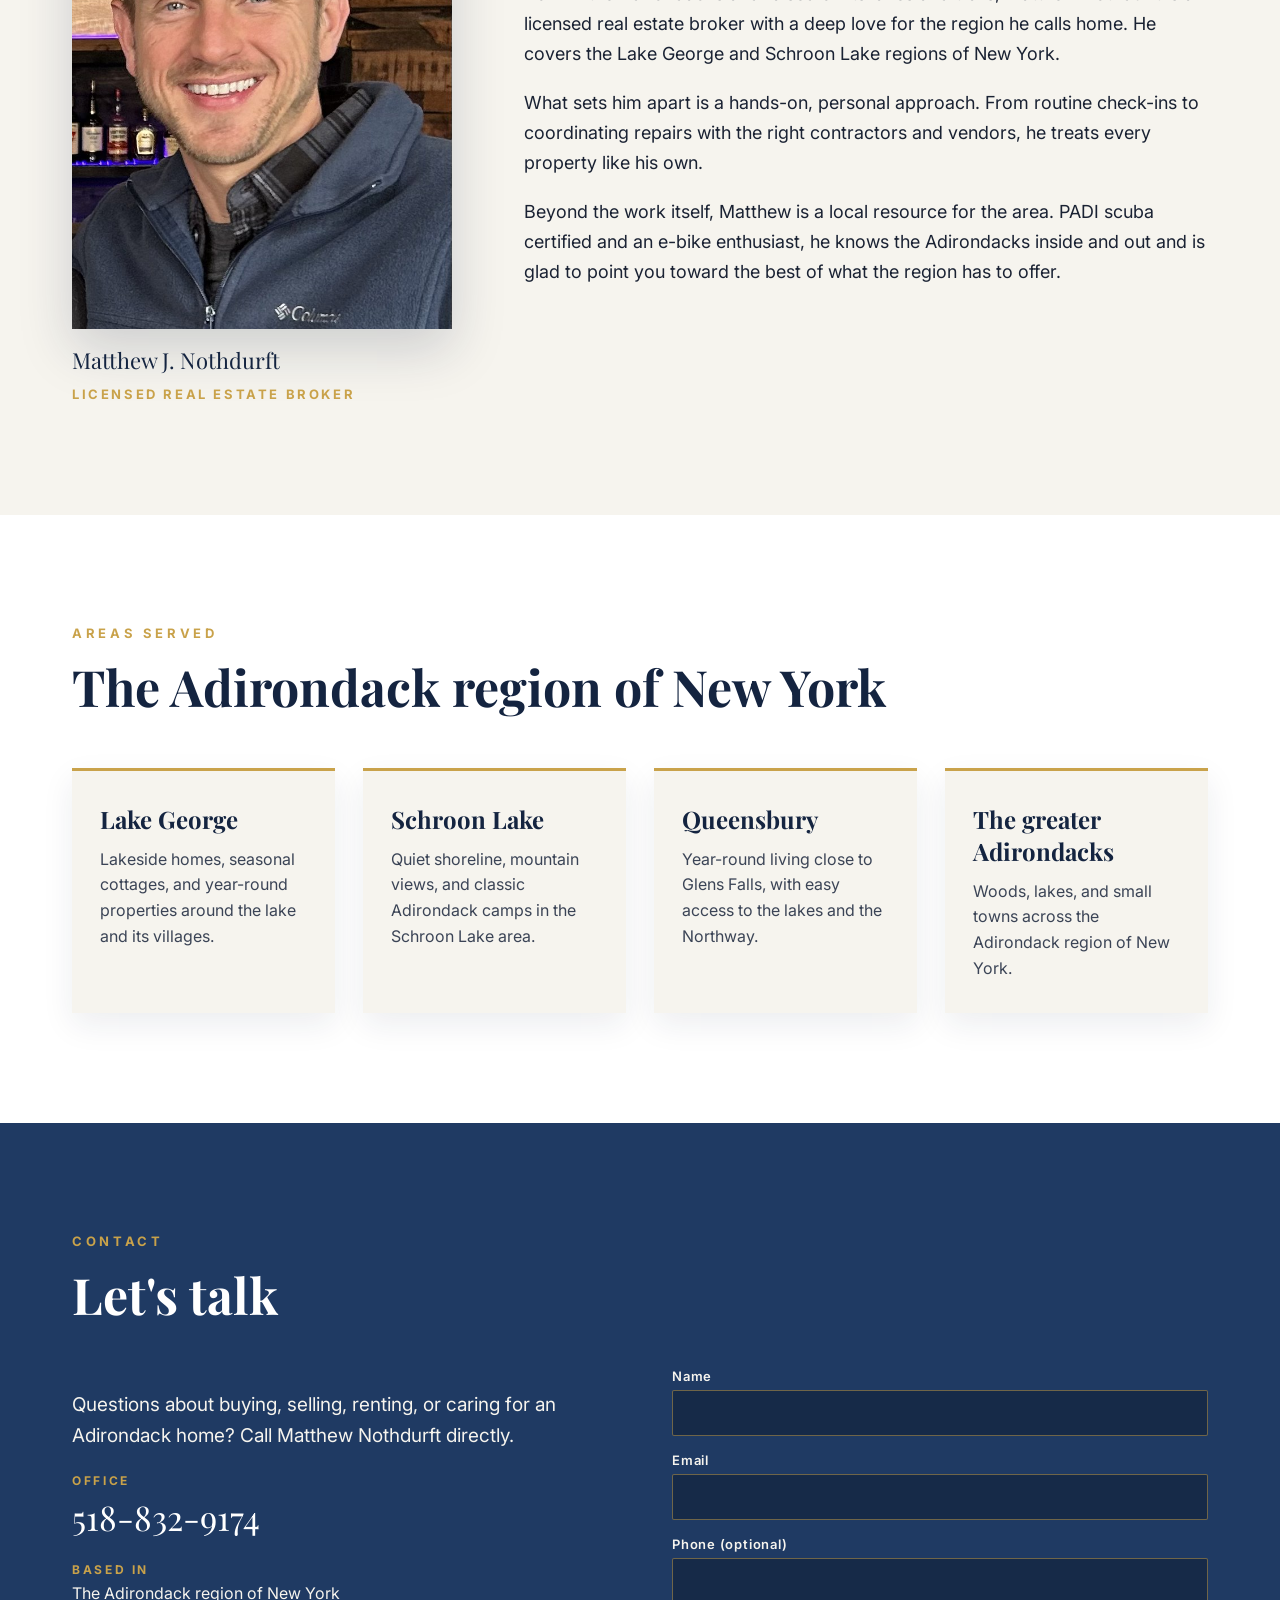
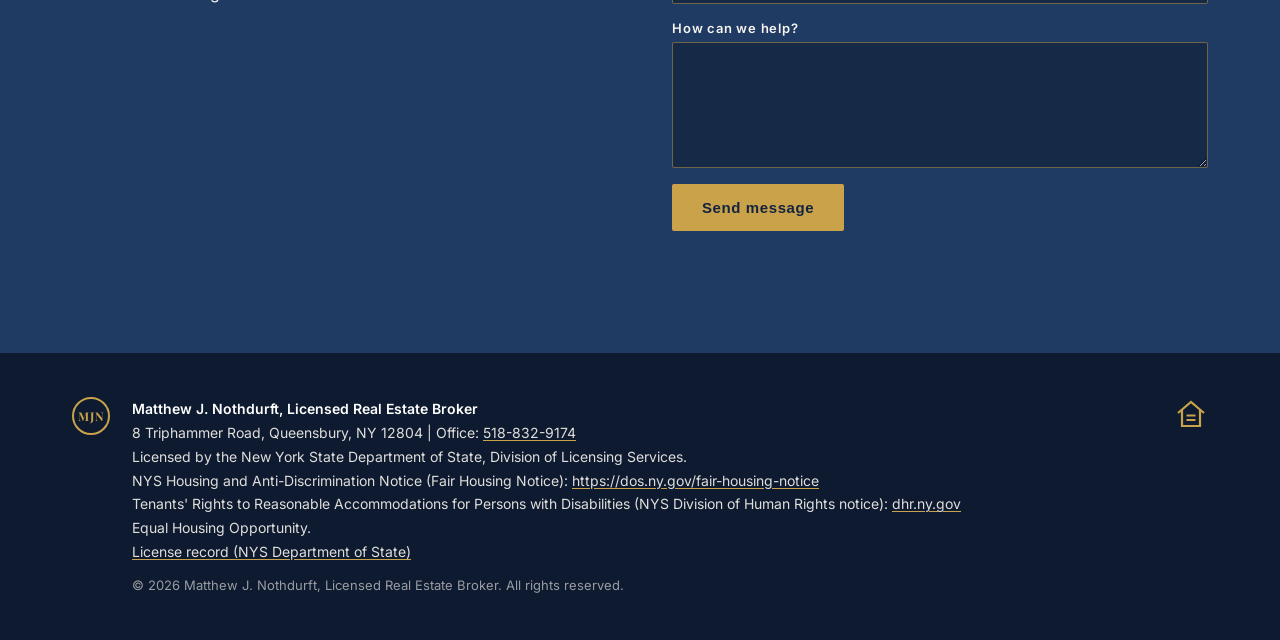
==== commit 6f265de0: "Preview: About restored without adjuster sentences, MJN Realty name removed site-wide, broker name o" ====
--- a/index.html
+++ b/index.html
@@ -3,8 +3,8 @@
 <head>
 <meta charset="utf-8">
 <meta name="viewport" content="width=device-width, initial-scale=1">
-<title>MJN Realty | Adirondack Real Estate and Property Management</title>
-<meta name="description" content="MJN Realty. Real estate, seasonal rentals, and property management in the Adirondack region of New York.">
+<title>Matthew J. Nothdurft, Licensed Real Estate Broker | Adirondack Real Estate and Property Management</title>
+<meta name="description" content="Matthew J. Nothdurft, Licensed Real Estate Broker. Real estate, seasonal rentals, and property management in the Adirondack region of New York.">
 <meta name="robots" content="noindex,nofollow">
 <link rel="icon" href="images/favicon.svg" type="image/svg+xml">
 <link rel="preconnect" href="https://fonts.googleapis.com"><link rel="preconnect" href="https://fonts.gstatic.com" crossorigin>
@@ -74,10 +74,9 @@
 <section id="about" class="about">
   <div class="wrap about-grid">
     <figure class="about-photo"><img src="images/matthew-nothdurft.jpg" alt="Matthew Nothdurft" width="671" height="894" loading="lazy"><figcaption>Matthew J. Nothdurft<br><span>Licensed Real Estate Broker</span></figcaption></figure>
-    <div class="about-text"><p class="eyebrow">About MJN Realty</p><h2>Local roots, hands-on care.</h2>
-      <p>Born in the Adirondacks and raised on its lakes and trails, Matthew Nothdurft leads MJN Realty with a deep love for the region he calls home. Before real estate, he spent 17 years as a property and auto claims adjuster, handling homeowner and auto claims, including large loss and total loss contents claims. That work taught him the construction process, and the devastating loss people face after a flood or fire. He brings that same empathy to every client, and a knack for connecting people with the right help to get back on their feet after the unexpected.</p>
-      <p>MJN Realty is a full-service property management and real estate company covering the Lake George and Schroon Lake regions of New York.</p>
-      <p>What sets us apart is a hands-on, personal approach. From routine check-ins to coordinating repairs with the right contractors and vendors, we treat every property like our own.</p>
+    <div class="about-text"><p class="eyebrow">About Matthew</p><h2>Local roots, hands-on care.</h2>
+      <p>Born in the Adirondacks and raised on its lakes and trails, Matthew Nothdurft is a licensed real estate broker with a deep love for the region he calls home. He covers the Lake George and Schroon Lake regions of New York.</p>
+      <p>What sets him apart is a hands-on, personal approach. From routine check-ins to coordinating repairs with the right contractors and vendors, he treats every property like his own.</p>
       <p>Beyond the work itself, Matthew is a local resource for the area. PADI scuba certified and an e-bike enthusiast, he knows the Adirondacks inside and out and is glad to point you toward the best of what the region has to offer.</p>
     </div>
   </div>
@@ -96,7 +95,7 @@
 <section id="contact" class="contact">
   <div class="wrap"><p class="eyebrow">Contact</p><h2>Let's talk</h2><div class="contact-grid">
   <div class="contact-info">
-    <p class="contact-lead">Questions about buying, selling, renting, or caring for an Adirondack home? Call MJN Realty directly.</p>
+    <p class="contact-lead">Questions about buying, selling, renting, or caring for an Adirondack home? Call Matthew Nothdurft directly.</p>
     <p class="contact-phone"><span>Office</span><a href="tel:+15188329174">518-832-9174</a></p>
     <p class="contact-region"><span>Based in</span>The Adirondack region of New York</p>
   </div>
@@ -127,7 +126,7 @@
       <p>Tenants' Rights to Reasonable Accommodations for Persons with Disabilities (NYS Division of Human Rights notice): <a href="https://dhr.ny.gov/final-regulations-regarding-notice-tenants-rights-reasonable-accommodation" target="_blank" rel="noopener">dhr.ny.gov</a></p>
       <p>Equal Housing Opportunity.</p>
       <p><a href="license.html">License record (NYS Department of State)</a></p>
-      <p class="copy">&copy; <span data-year>2026</span> MJN Realty. All rights reserved.</p>
+      <p class="copy">&copy; <span data-year>2026</span> Matthew J. Nothdurft, Licensed Real Estate Broker. All rights reserved.</p>
     </div>
     <div class="eho" aria-label="Equal Housing Opportunity"><svg width="34" height="34" viewBox="0 0 34 34" fill="none" stroke="#c9a24a" stroke-width="2.2" aria-hidden="true"><path d="M4 16 17 5l13 11"/><path d="M8 13v16h18V13"/><path d="M12.5 18.5h9M12.5 23h9"/></svg></div>
   </div>
--- a/css/navy.css
+++ b/css/navy.css
@@ -199,3 +199,4 @@
 .vrbo{display:inline-block;border:1.5px solid var(--gold);color:var(--gold);font-weight:700;letter-spacing:.08em;text-transform:uppercase;font-size:14px!important;padding:8px 14px}
 @media (max-width:860px){.hayes-copy{padding:60px 36px 70px}.hayes-copy h1{font-size:42px}.hayes-grid,.gal{grid-template-columns:1fr}.hayes-hero{min-height:auto}}
 @media (max-width:520px){.hayes-copy{padding-left:20px;padding-right:20px}.hayes-copy h1{font-size:34px}}
+@media (max-width:1300px){.nav-toggle{display:block}.site-nav{display:none;position:absolute;top:84px;left:0;right:0;flex-direction:column;align-items:flex-start;gap:0;background:var(--navy3);padding:8px 36px 20px}.site-nav.open{display:flex}.site-nav a{padding:12px 0}.callbtn{margin:10px 0 0}}
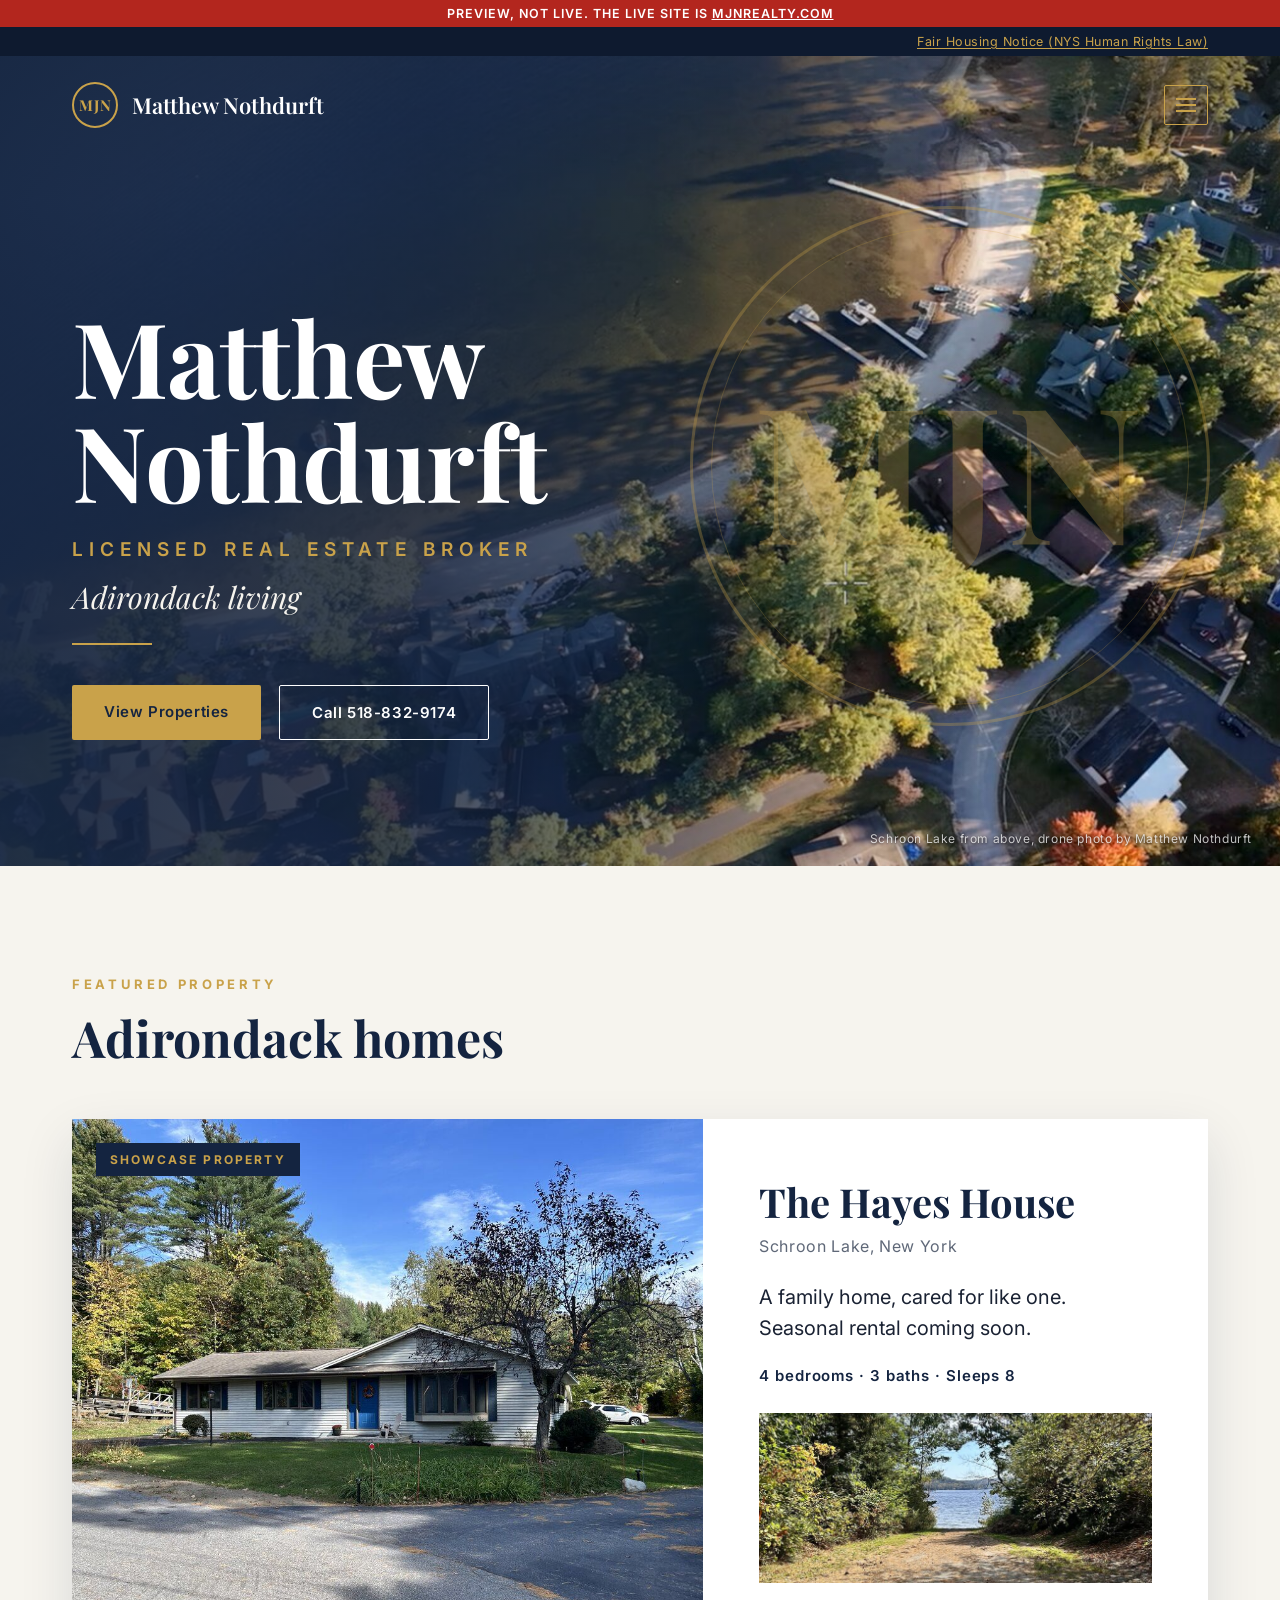
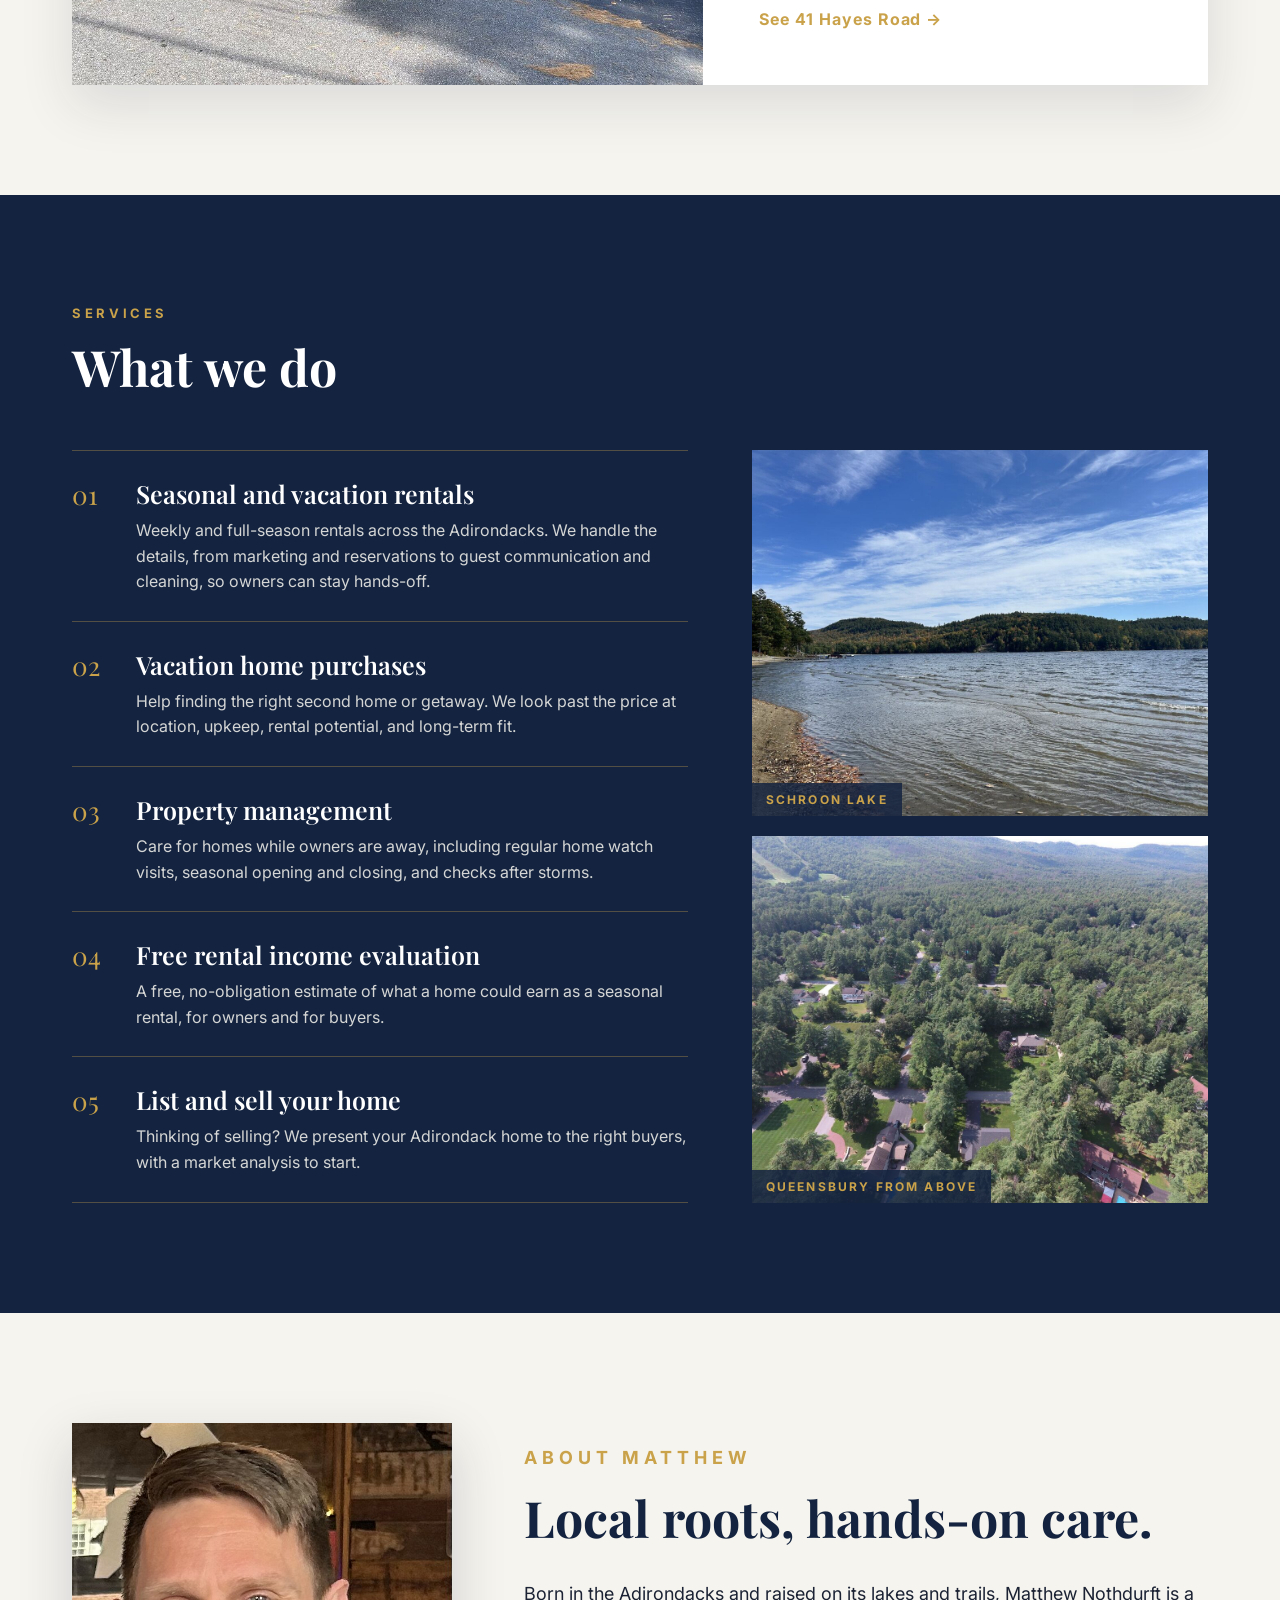
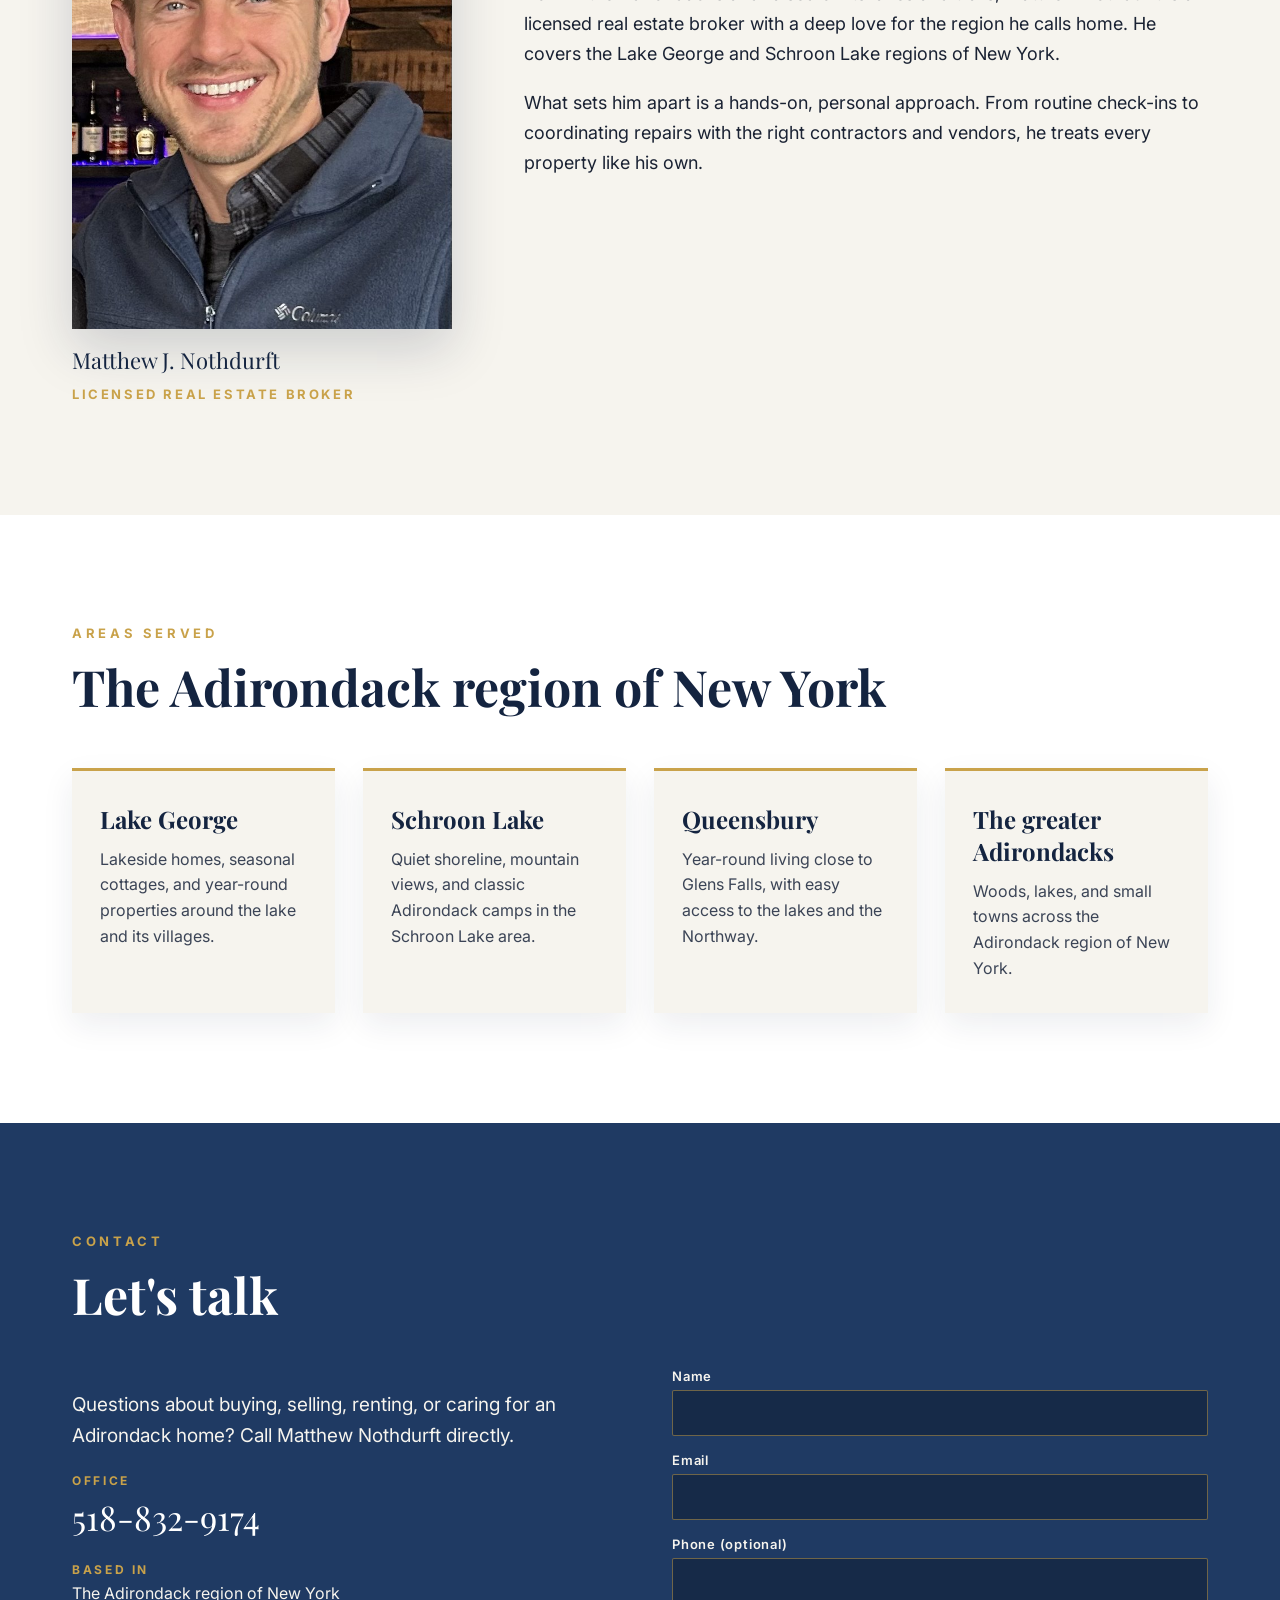
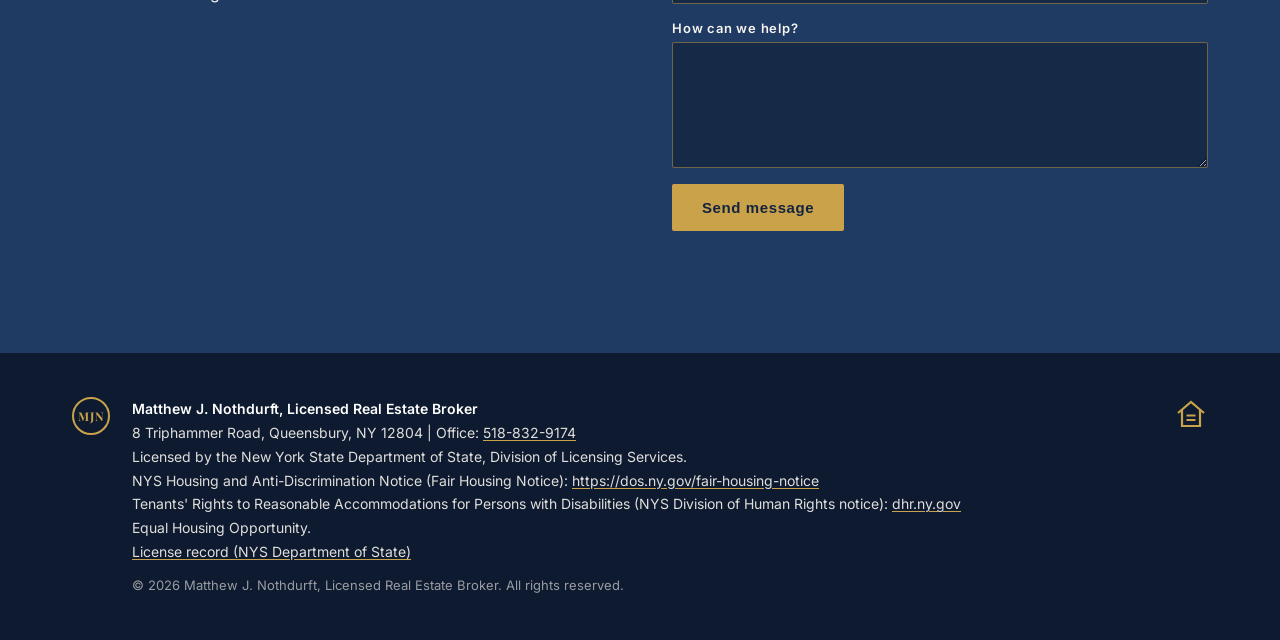
==== commit 656787be: "Preview About: drop scuba and e-bike paragraph (noindex)" ====
--- a/index.html
+++ b/index.html
@@ -77,7 +77,6 @@
     <div class="about-text"><p class="eyebrow">About Matthew</p><h2>Local roots, hands-on care.</h2>
       <p>Born in the Adirondacks and raised on its lakes and trails, Matthew Nothdurft is a licensed real estate broker with a deep love for the region he calls home. He covers the Lake George and Schroon Lake regions of New York.</p>
       <p>What sets him apart is a hands-on, personal approach. From routine check-ins to coordinating repairs with the right contractors and vendors, he treats every property like his own.</p>
-      <p>Beyond the work itself, Matthew is a local resource for the area. PADI scuba certified and an e-bike enthusiast, he knows the Adirondacks inside and out and is glad to point you toward the best of what the region has to offer.</p>
     </div>
   </div>
 </section>
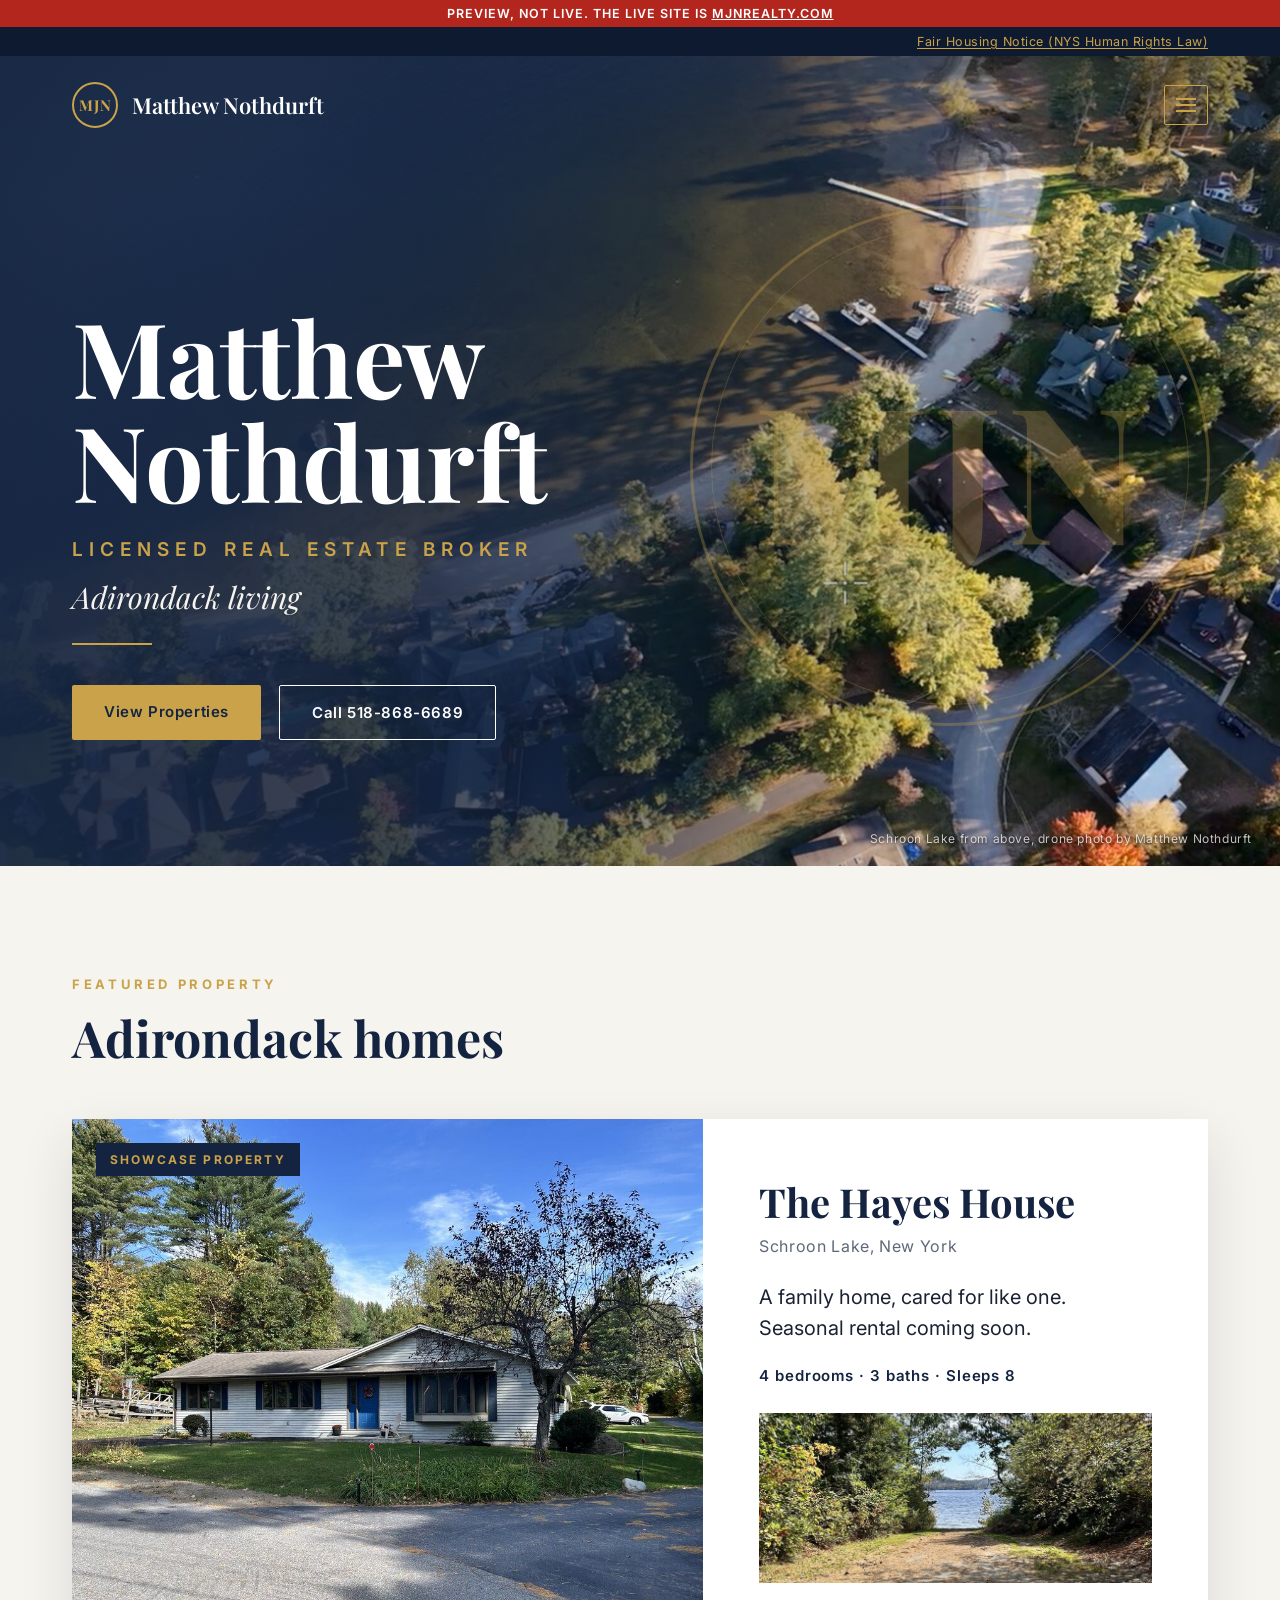
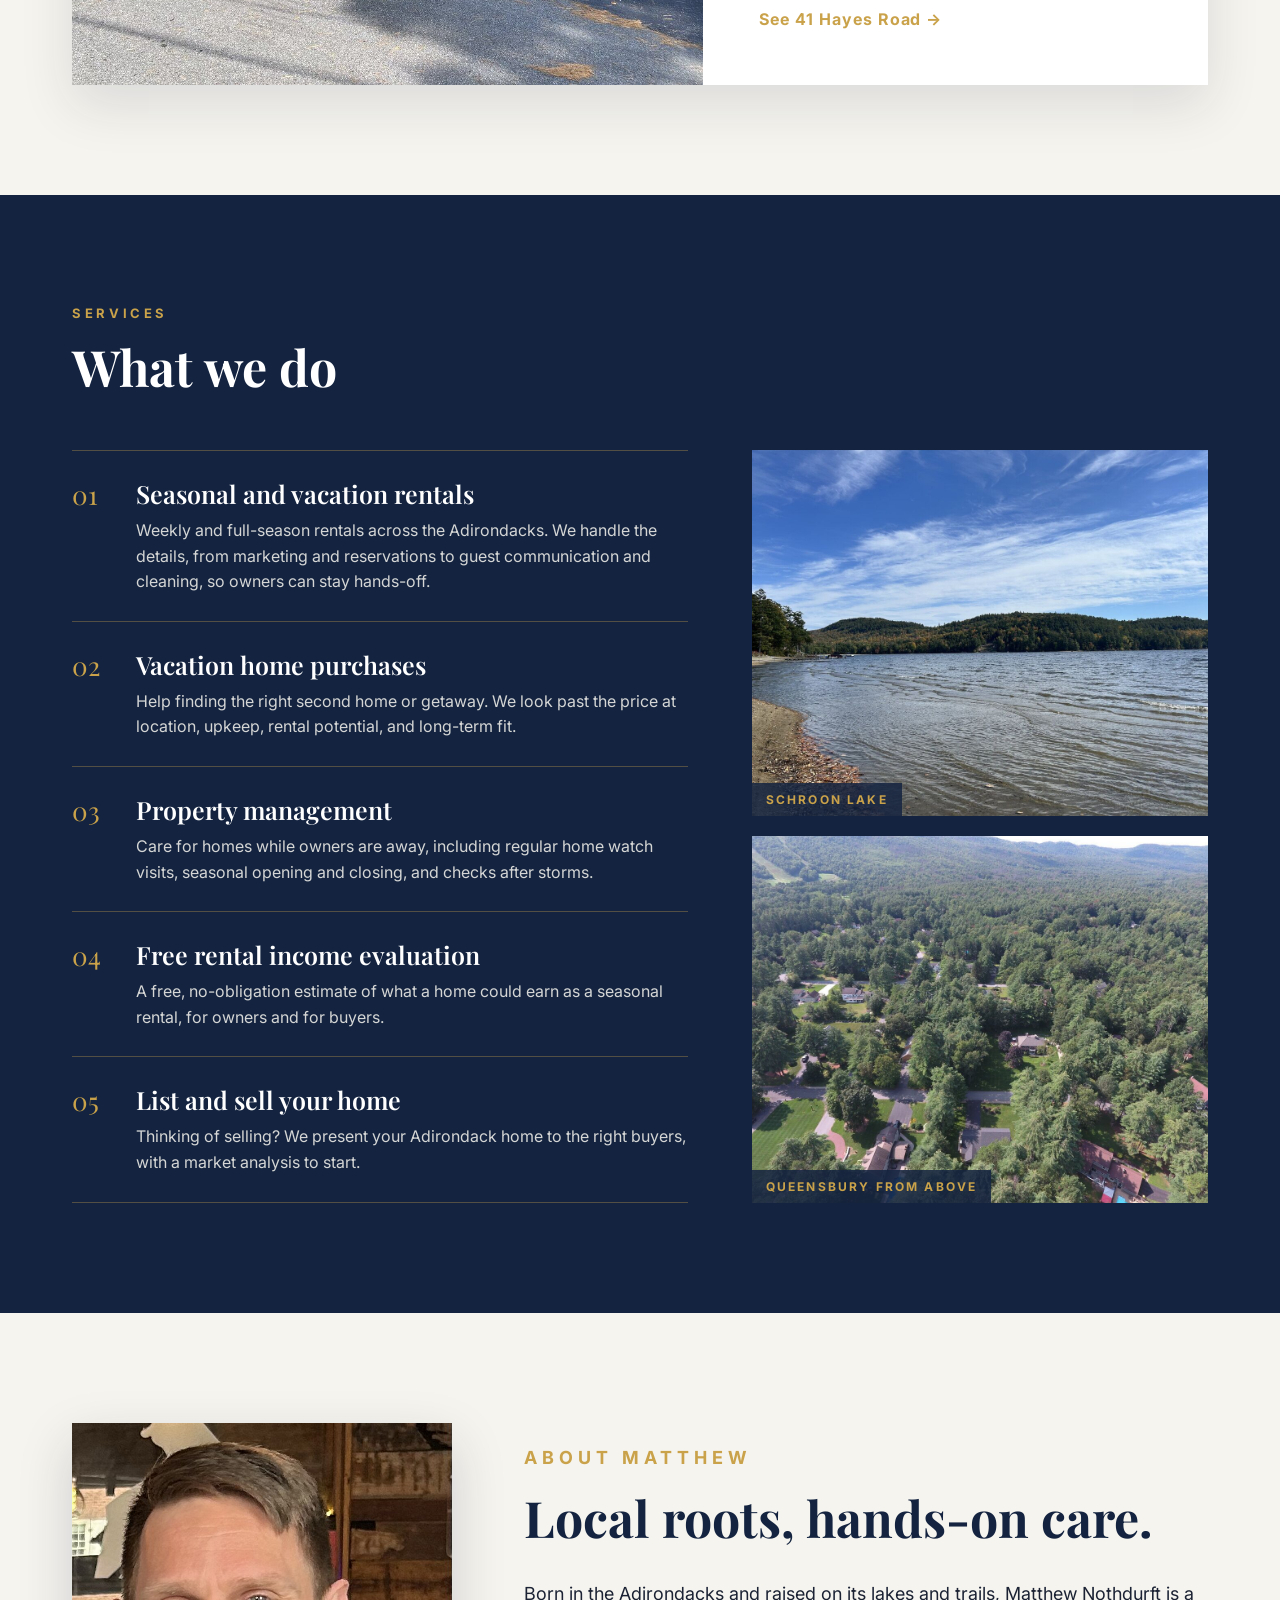
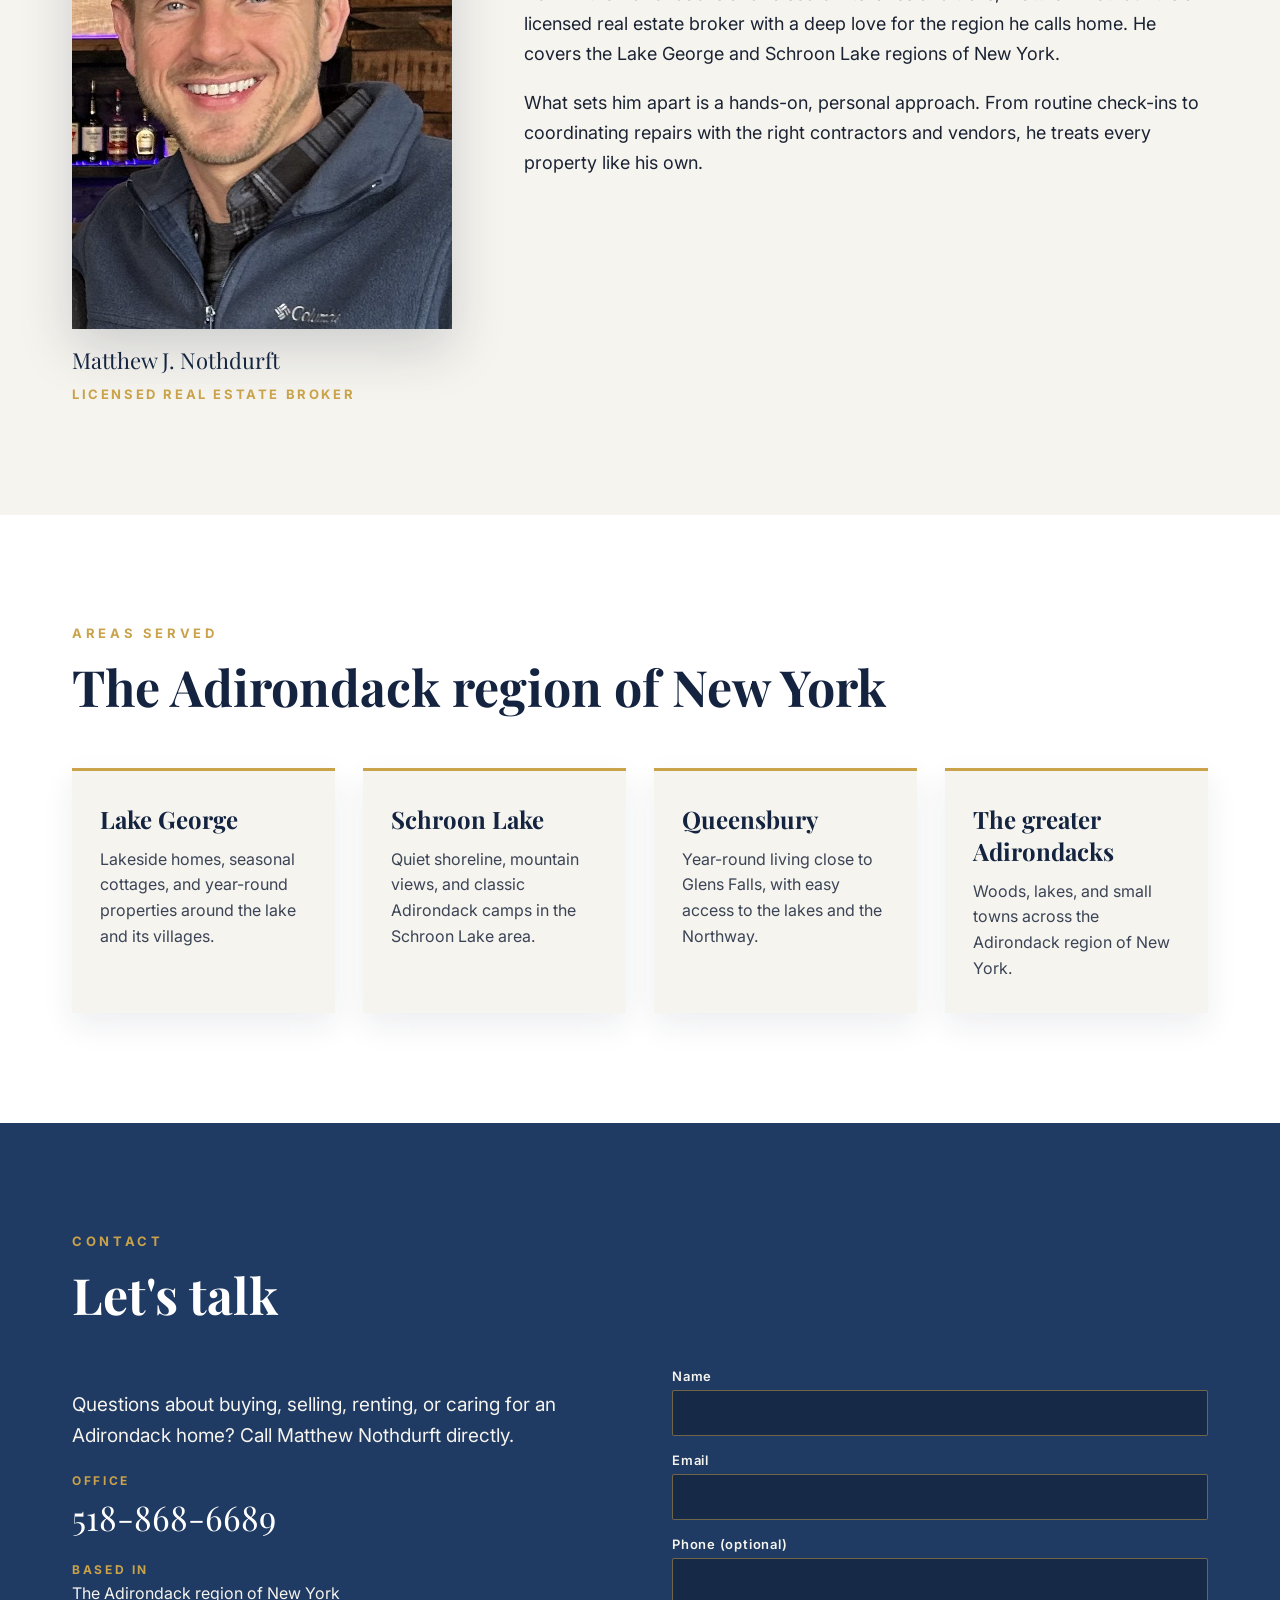
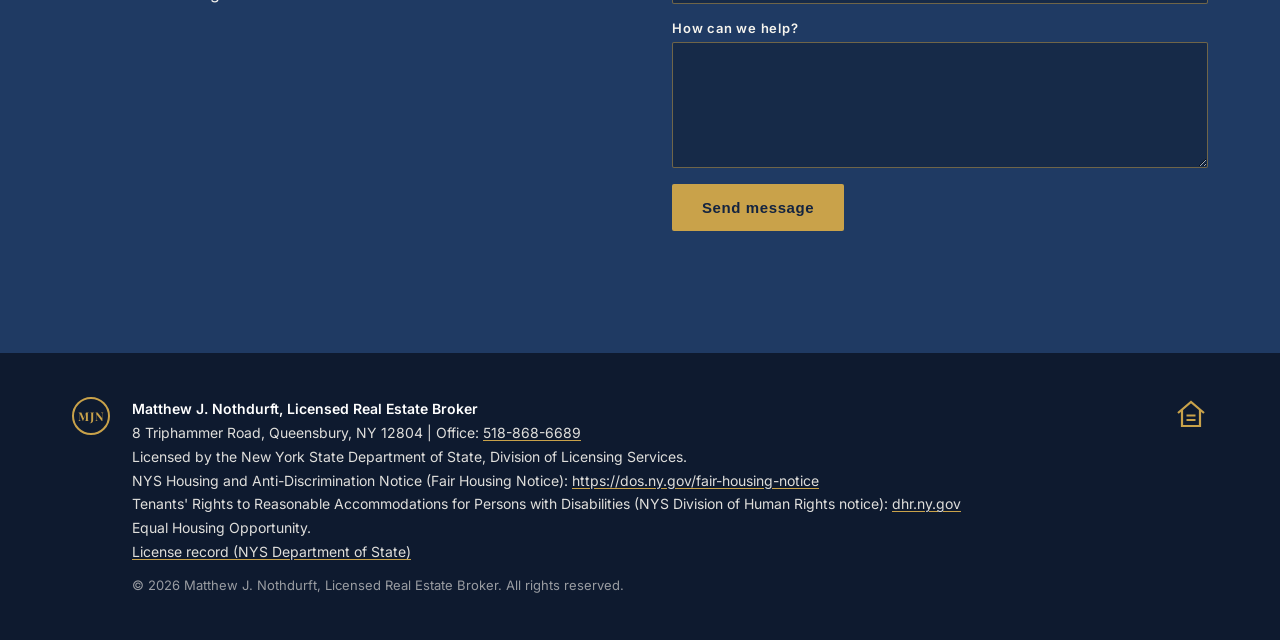
==== commit fe382a34: "Replace public office number with 518-868-6689 Swap every 518-832-9174 listing and tel link for the " ====
--- a/index.html
+++ b/index.html
@@ -19,7 +19,7 @@
   <div class="site-nav-row">
     <a class="brand" href="#top" aria-label="Matthew Nothdurft, home"><span class="mono" aria-hidden="true">MJN</span><span class="brand-name">Matthew Nothdurft</span></a>
     <button class="nav-toggle" aria-controls="site-nav" aria-expanded="false"><span class="sr">Menu</span><span class="bars"></span></button>
-    <nav class="site-nav" id="site-nav" aria-label="Main"><a href="#about">About</a><a href="#services">Services</a><a href="#properties">Properties</a><a href="hayes.html">41 Hayes</a><a href="#areas">Areas</a><a href="#contact">Contact</a><a href="packages.html">Packages</a><a href="license.html">License</a><a class="callbtn" href="tel:+15188329174">Call 518-832-9174</a></nav>
+    <nav class="site-nav" id="site-nav" aria-label="Main"><a href="#about">About</a><a href="#services">Services</a><a href="#properties">Properties</a><a href="hayes.html">41 Hayes</a><a href="#areas">Areas</a><a href="#contact">Contact</a><a href="packages.html">Packages</a><a href="license.html">License</a><a class="callbtn" href="tel:+15188686689">Call 518-868-6689</a></nav>
   </div>
   <div class="wm" aria-hidden="true">MJN</div>
   <div class="hero-copy">
@@ -27,7 +27,7 @@
     <p class="lic">Licensed Real Estate Broker</p>
     <p class="adk">Adirondack living</p>
     <div class="rule"></div>
-    <div class="btns"><a class="btn gold" href="#properties">View Properties</a><a class="btn ghost" href="tel:+15188329174">Call 518-832-9174</a></div>
+    <div class="btns"><a class="btn gold" href="#properties">View Properties</a><a class="btn ghost" href="tel:+15188686689">Call 518-868-6689</a></div>
   </div>
   <div class="photo-credit">Schroon Lake from above, drone photo by Matthew Nothdurft</div>
 </header>
@@ -95,7 +95,7 @@
   <div class="wrap"><p class="eyebrow">Contact</p><h2>Let's talk</h2><div class="contact-grid">
   <div class="contact-info">
     <p class="contact-lead">Questions about buying, selling, renting, or caring for an Adirondack home? Call Matthew Nothdurft directly.</p>
-    <p class="contact-phone"><span>Office</span><a href="tel:+15188329174">518-832-9174</a></p>
+    <p class="contact-phone"><span>Office</span><a href="tel:+15188686689">518-868-6689</a></p>
     <p class="contact-region"><span>Based in</span>The Adirondack region of New York</p>
   </div>
   <!-- Contact form: Formspree free plan. Set FORMSPREE_ID in js/main.js to turn it on. While it is empty the form stays hidden and disabled. -->
@@ -119,7 +119,7 @@
     <span class="mono" aria-hidden="true">MJN</span>
     <div>
       <p class="lic-name">Matthew J. Nothdurft, Licensed Real Estate Broker</p>
-      <p>8 Triphammer Road, Queensbury, NY 12804 | Office: <a href="tel:+15188329174">518-832-9174</a></p>
+      <p>8 Triphammer Road, Queensbury, NY 12804 | Office: <a href="tel:+15188686689">518-868-6689</a></p>
       <p>Licensed by the New York State Department of State, Division of Licensing Services.</p>
       <p>NYS Housing and Anti-Discrimination Notice (Fair Housing Notice): <a href="https://dos.ny.gov/fair-housing-notice" target="_blank" rel="noopener">https://dos.ny.gov/fair-housing-notice</a></p>
       <p>Tenants' Rights to Reasonable Accommodations for Persons with Disabilities (NYS Division of Human Rights notice): <a href="https://dhr.ny.gov/final-regulations-regarding-notice-tenants-rights-reasonable-accommodation" target="_blank" rel="noopener">dhr.ny.gov</a></p>
